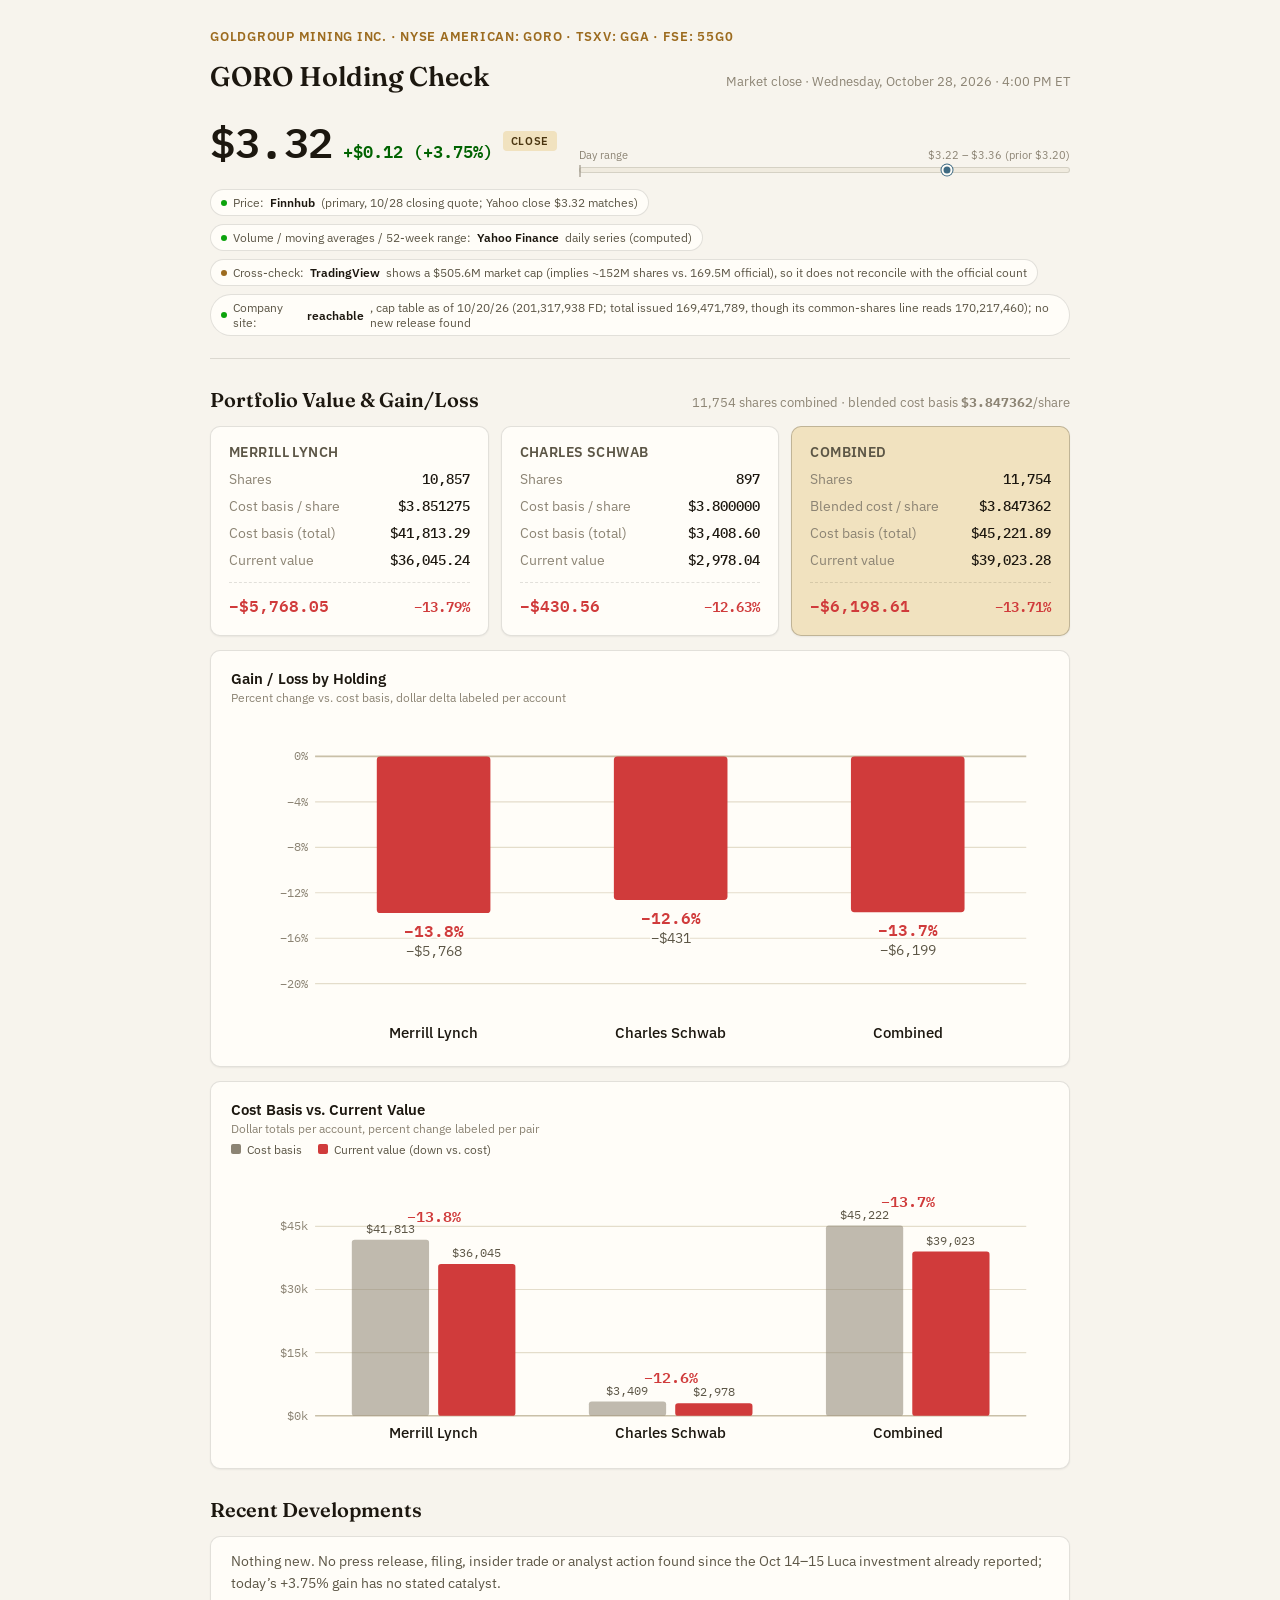
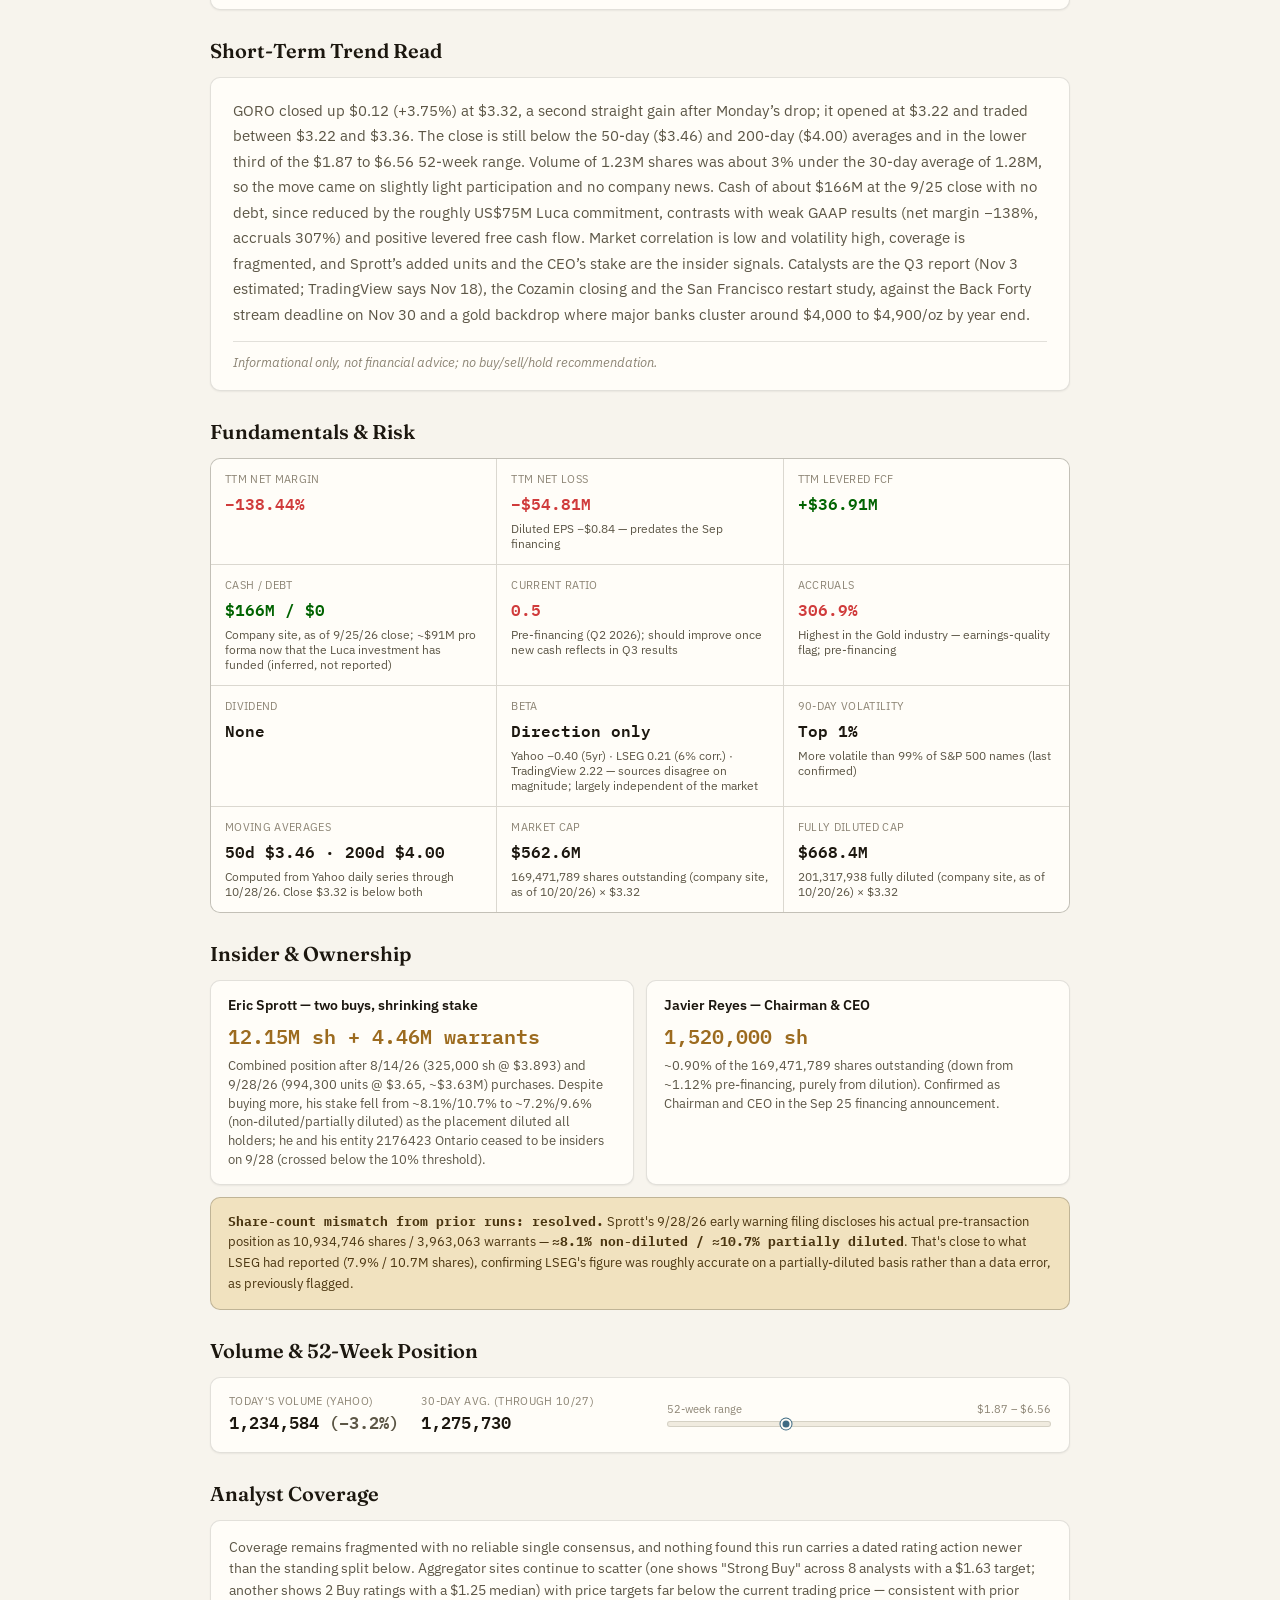
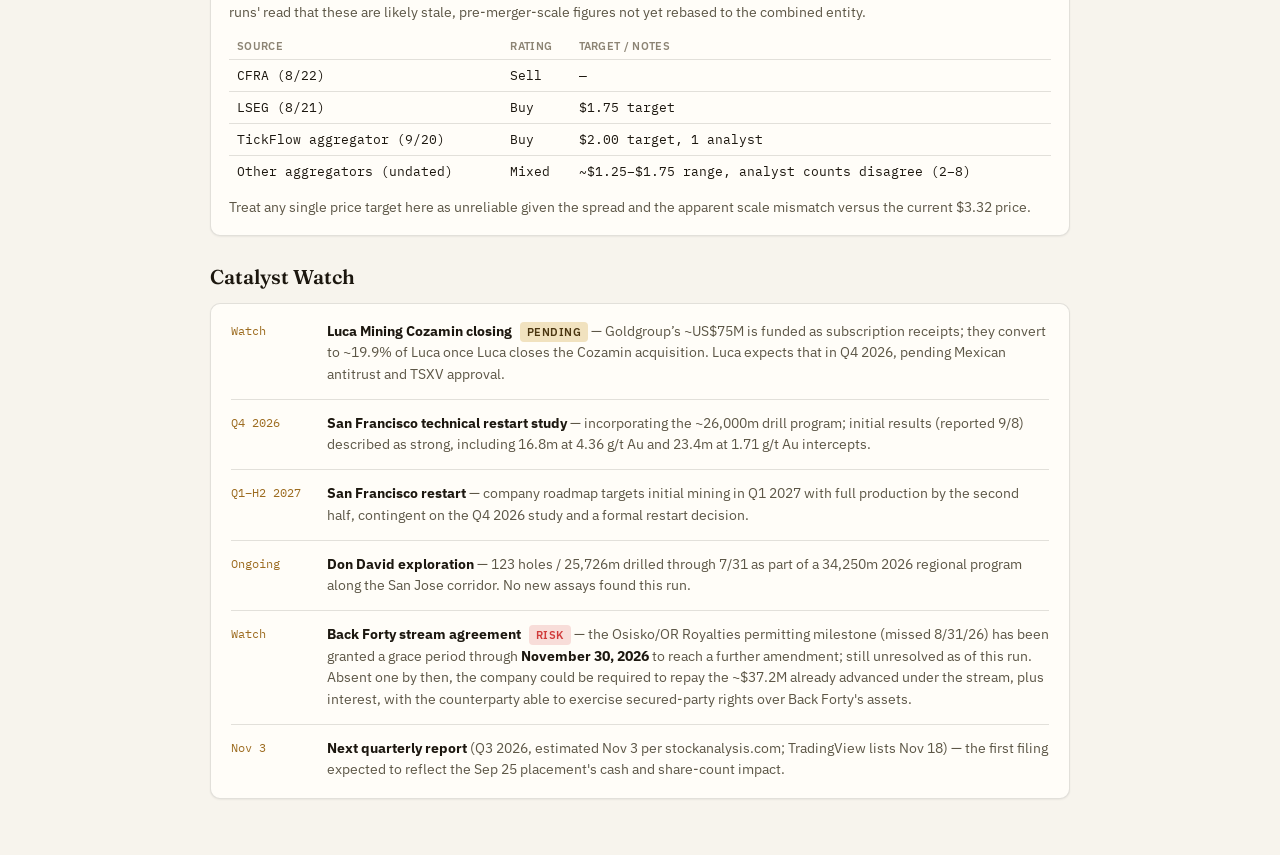
==== artifacts/goro-holding-check.html @ 0dfae6eb "GORO holding check 2026-10-28 close $3.32 (+3.75%) Co-Authored-By: Claude Sonnet 5.5 <noreply@anthro" ====
<!doctype html>
<title>GORO Holding Check</title>
<style>
  @import url('https://fonts.googleapis.com/css2?family=Fraunces:opsz,wght@9..144,500;9..144,600;9..144,700&family=IBM+Plex+Sans:wght@400;500;600;700&family=IBM+Plex+Mono:wght@400;500;600&display=swap');

  :root {
    color-scheme: light;
    --bg: #f7f4ed;
    --surface: #fffdf8;
    --surface-2: #f0ebdf;
    --border: rgba(20,16,6,0.12);
    --border-strong: rgba(20,16,6,0.22);
    --text-primary: #1c170f;
    --text-secondary: #5c5646;
    --text-muted: #8c8474;
    --accent: #9c6b1f;
    --accent-strong: #7a5218;
    --accent-soft: #f1e2bf;
    --accent-ink: #4a3510;
    --neutral-accent: #3f6b83;
    --neutral-accent-soft: #dfeaef;
    --good: #0ca30c;
    --good-text: #006300;
    --critical: #d03b3b;
    --grid: #e4ddcb;
    --baseline: #c9c0a8;
    --shadow: 0 1px 2px rgba(20,16,6,0.06);
  }
  @media (prefers-color-scheme: dark) {
    :root:not([data-theme="light"]) {
      color-scheme: dark;
      --bg: #14110b;
      --surface: #1d1911;
      --surface-2: #251f15;
      --border: rgba(255,250,240,0.12);
      --border-strong: rgba(255,250,240,0.22);
      --text-primary: #f6f2e8;
      --text-secondary: #c9c0ac;
      --text-muted: #948a72;
      --accent: #d9a748;
      --accent-strong: #e8bd6c;
      --accent-soft: #3a2c12;
      --accent-ink: #f3d896;
      --neutral-accent: #7fa9c2;
      --neutral-accent-soft: #21323c;
      --good: #0ca30c;
      --good-text: #23c123;
      --critical: #d03b3b;
      --grid: #2e2818;
      --baseline: #463a20;
      --shadow: 0 1px 2px rgba(0,0,0,0.3);
    }
  }
  :root[data-theme="dark"] {
    color-scheme: dark;
    --bg: #14110b;
    --surface: #1d1911;
    --surface-2: #251f15;
    --border: rgba(255,250,240,0.12);
    --border-strong: rgba(255,250,240,0.22);
    --text-primary: #f6f2e8;
    --text-secondary: #c9c0ac;
    --text-muted: #948a72;
    --accent: #d9a748;
    --accent-strong: #e8bd6c;
    --accent-soft: #3a2c12;
    --accent-ink: #f3d896;
    --neutral-accent: #7fa9c2;
    --neutral-accent-soft: #21323c;
    --good: #0ca30c;
    --good-text: #23c123;
    --critical: #d03b3b;
    --grid: #2e2818;
    --baseline: #463a20;
    --shadow: 0 1px 2px rgba(0,0,0,0.3);
  }

  * { box-sizing: border-box; }
  body {
    margin: 0;
    background: var(--bg);
    color: var(--text-primary);
    font-family: 'IBM Plex Sans', system-ui, -apple-system, "Segoe UI", sans-serif;
    -webkit-font-smoothing: antialiased;
  }
  .wrap {
    max-width: 900px;
    margin: 0 auto;
    padding: 28px 20px 56px;
    display: flex;
    flex-direction: column;
    gap: 28px;
  }
  h1, h2, h3 {
    font-family: 'Fraunces', Georgia, serif;
    font-weight: 600;
    text-wrap: balance;
    margin: 0;
  }
  .mono { font-family: 'IBM Plex Mono', ui-monospace, monospace; }
  .tabular { font-variant-numeric: tabular-nums; }

  /* ---------- Header ---------- */
  .masthead {
    display: flex;
    flex-direction: column;
    gap: 16px;
    padding-bottom: 22px;
    border-bottom: 1px solid var(--border);
  }
  .eyebrow {
    font-size: 12.5px;
    letter-spacing: 0.06em;
    text-transform: uppercase;
    color: var(--accent);
    font-weight: 600;
  }
  .title-row {
    display: flex;
    justify-content: space-between;
    align-items: baseline;
    gap: 16px;
    flex-wrap: wrap;
  }
  .title-row h1 { font-size: 27px; }
  .timestamp { font-size: 13px; color: var(--text-muted); }
  .price-row {
    display: flex;
    align-items: flex-end;
    gap: 22px;
    flex-wrap: wrap;
  }
  .price-block { display: flex; align-items: baseline; gap: 10px; }
  .price-value { font-size: 42px; font-weight: 600; font-family: 'IBM Plex Mono', monospace; letter-spacing: -0.01em; }
  .price-delta { font-size: 17px; font-weight: 600; font-family: 'IBM Plex Mono', monospace; }
  .price-delta.down { color: var(--critical); }
  .price-delta.up { color: var(--good-text); }
  .close-badge {
    font-size: 11px;
    text-transform: uppercase;
    letter-spacing: 0.05em;
    background: var(--accent-soft);
    color: var(--accent-ink);
    padding: 3px 8px;
    border-radius: 4px;
    font-weight: 600;
    align-self: center;
  }
  .range-viz { display: flex; flex-direction: column; gap: 5px; min-width: 220px; flex: 1; }
  .range-viz .range-label { font-size: 11px; color: var(--text-muted); display: flex; justify-content: space-between; }
  .range-track {
    position: relative;
    height: 6px;
    background: var(--surface-2);
    border: 1px solid var(--border);
    border-radius: 3px;
  }
  .range-dot {
    position: absolute;
    top: 50%;
    width: 11px; height: 11px;
    border-radius: 50%;
    background: var(--neutral-accent);
    border: 2px solid var(--surface);
    box-shadow: 0 0 0 1px var(--neutral-accent);
    transform: translate(-50%, -50%);
  }
  .range-tick {
    position: absolute;
    top: -3px;
    width: 2px; height: 12px;
    background: var(--text-muted);
    opacity: 0.5;
    transform: translateX(-50%);
  }
  .badges { display: flex; flex-wrap: wrap; gap: 8px; }
  .badge {
    font-size: 11.5px;
    color: var(--text-secondary);
    background: var(--surface);
    border: 1px solid var(--border);
    padding: 5px 10px;
    border-radius: 999px;
    display: flex; align-items: center; gap: 6px;
  }
  .badge strong { color: var(--text-primary); font-weight: 600; }
  .badge .dot { width: 6px; height: 6px; border-radius: 50%; background: var(--good); flex-shrink: 0; }
  .badge .dot.warn { background: var(--accent); }

  /* ---------- Sections ---------- */
  section { display: flex; flex-direction: column; gap: 14px; }
  .section-head { display: flex; align-items: baseline; justify-content: space-between; gap: 12px; flex-wrap: wrap; }
  .section-head h2 { font-size: 20px; }
  .section-note { font-size: 12.5px; color: var(--text-muted); }

  .card {
    background: var(--surface);
    border: 1px solid var(--border);
    border-radius: 10px;
    box-shadow: var(--shadow);
  }

  /* ---------- Portfolio stat cards ---------- */
  .stat-grid {
    display: grid;
    grid-template-columns: repeat(3, 1fr);
    gap: 12px;
  }
  @media (max-width: 640px) { .stat-grid { grid-template-columns: 1fr; } }
  .stat-card {
    padding: 16px 18px;
    display: flex;
    flex-direction: column;
    gap: 9px;
  }
  .stat-card.combined { background: var(--accent-soft); border-color: var(--border-strong); }
  .stat-card h3 { font-size: 14px; font-weight: 600; font-family: 'IBM Plex Sans', sans-serif; color: var(--text-secondary); text-transform: uppercase; letter-spacing: 0.03em; }
  .stat-line { display: flex; justify-content: space-between; font-size: 13.5px; }
  .stat-line .k { color: var(--text-muted); }
  .stat-line .v { font-family: 'IBM Plex Mono', monospace; font-weight: 500; }
  .stat-card .delta-row { margin-top: 4px; padding-top: 9px; border-top: 1px dashed var(--border); display: flex; justify-content: space-between; align-items: baseline; }
  .stat-card .delta-dollar { font-family: 'IBM Plex Mono', monospace; font-weight: 600; font-size: 16px; }
  .stat-card .delta-pct { font-family: 'IBM Plex Mono', monospace; font-weight: 600; font-size: 14px; }
  .neg { color: var(--critical); }
  .pos { color: var(--good-text); }

  .blended-note {
    font-size: 13px;
    color: var(--text-secondary);
    padding: 10px 14px;
    background: var(--surface-2);
    border-radius: 8px;
    border: 1px solid var(--border);
  }
  .blended-note strong { color: var(--text-primary); font-family: 'IBM Plex Mono', monospace; }

  /* ---------- Charts ---------- */
  .chart-card { padding: 18px 20px 14px; }
  .chart-card h3 { font-size: 14.5px; font-weight: 600; margin-bottom: 2px; font-family: 'IBM Plex Sans', sans-serif; }
  .chart-sub { font-size: 12px; color: var(--text-muted); margin-bottom: 6px; }
  svg.chart { width: 100%; height: auto; display: block; }
  .legend { display: flex; gap: 16px; font-size: 12px; color: var(--text-secondary); margin-top: 6px; flex-wrap: wrap; }
  .legend span { display: inline-flex; align-items: center; gap: 6px; }
  .legend i { width: 10px; height: 10px; border-radius: 2px; display: inline-block; }

  /* ---------- News / lists ---------- */
  .news-list, .catalyst-list { display: flex; flex-direction: column; gap: 0; }
  .news-item, .catalyst-item {
    display: flex;
    gap: 14px;
    padding: 13px 0;
    border-bottom: 1px solid var(--border);
  }
  .news-item:last-child, .catalyst-item:last-child { border-bottom: none; }
  .news-date, .cat-date {
    font-family: 'IBM Plex Mono', monospace;
    font-size: 11.5px;
    color: var(--accent);
    white-space: nowrap;
    padding-top: 2px;
    min-width: 82px;
  }
  .news-body, .cat-body { font-size: 14px; color: var(--text-secondary); line-height: 1.55; }
  .news-body strong, .cat-body strong { color: var(--text-primary); }
  .cat-status {
    display: inline-block;
    font-size: 10.5px;
    text-transform: uppercase;
    letter-spacing: 0.04em;
    font-weight: 600;
    padding: 2px 7px;
    border-radius: 4px;
    margin-left: 8px;
    vertical-align: middle;
  }
  .cat-status.pending { background: var(--accent-soft); color: var(--accent-ink); }
  .cat-status.resolved { background: var(--neutral-accent-soft); color: var(--neutral-accent); }
  .cat-status.risk { background: color-mix(in srgb, var(--critical) 16%, transparent); color: var(--critical); }

  /* ---------- Trend ---------- */
  .trend-card { padding: 20px 22px; }
  .trend-card p { font-size: 15px; line-height: 1.7; color: var(--text-secondary); margin: 0 0 14px; }
  .disclaimer {
    font-size: 12.5px;
    color: var(--text-muted);
    border-top: 1px solid var(--border);
    padding-top: 12px;
    font-style: italic;
  }

  /* ---------- Fundamentals grid ---------- */
  .fund-grid {
    display: grid;
    grid-template-columns: repeat(3, 1fr);
    gap: 1px;
    background: var(--border);
    border: 1px solid var(--border);
    border-radius: 10px;
    overflow: hidden;
  }
  @media (max-width: 640px) { .fund-grid { grid-template-columns: repeat(2, 1fr); } }
  .fund-cell {
    background: var(--surface);
    padding: 13px 14px;
    display: flex;
    flex-direction: column;
    gap: 4px;
  }
  .fund-cell .k { font-size: 11px; text-transform: uppercase; letter-spacing: 0.03em; color: var(--text-muted); }
  .fund-cell .v { font-family: 'IBM Plex Mono', monospace; font-size: 16px; font-weight: 600; }
  .fund-cell .sub { font-size: 11.5px; color: var(--text-secondary); }

  /* ---------- Insider callout ---------- */
  .insider-grid { display: grid; grid-template-columns: 1fr 1fr; gap: 12px; }
  @media (max-width: 640px) { .insider-grid { grid-template-columns: 1fr; } }
  .insider-card { padding: 15px 17px; }
  .insider-card .who { font-size: 13.5px; font-weight: 600; margin-bottom: 6px; }
  .insider-card .amount { font-family: 'IBM Plex Mono', monospace; font-size: 20px; font-weight: 600; color: var(--accent); }
  .insider-card .detail { font-size: 12.5px; color: var(--text-secondary); margin-top: 4px; line-height: 1.5; }
  .mismatch-box {
    grid-column: 1 / -1;
    padding: 14px 17px;
    background: var(--accent-soft);
    border-radius: 10px;
    border: 1px solid var(--border-strong);
    font-size: 13px;
    color: var(--accent-ink);
    line-height: 1.6;
  }
  .mismatch-box strong { font-family: 'IBM Plex Mono', monospace; }

  /* ---------- Volume callout ---------- */
  .volume-grid { display: grid; grid-template-columns: 1.1fr 1fr; gap: 16px; align-items: center; }
  @media (max-width: 640px) { .volume-grid { grid-template-columns: 1fr; } }
  .volume-card { padding: 16px 18px; }
  .vol-stats { display: flex; gap: 22px; flex-wrap: wrap; }
  .vol-stat .k { font-size: 11px; color: var(--text-muted); text-transform: uppercase; letter-spacing: 0.03em; }
  .vol-stat .v { font-family: 'IBM Plex Mono', monospace; font-size: 17px; font-weight: 600; }

  /* ---------- Analyst ---------- */
  .analyst-card { padding: 16px 18px; }
  .analyst-card p { font-size: 13.5px; color: var(--text-secondary); line-height: 1.6; margin: 0 0 10px; }
  .analyst-card p:last-child { margin-bottom: 0; }
  .analyst-table { width: 100%; border-collapse: collapse; font-size: 13px; margin: 10px 0; }
  .analyst-table th { text-align: left; font-size: 11px; text-transform: uppercase; letter-spacing: 0.03em; color: var(--text-muted); font-weight: 600; padding: 6px 8px; border-bottom: 1px solid var(--border); }
  .analyst-table td { padding: 7px 8px; border-bottom: 1px solid var(--border); font-family: 'IBM Plex Mono', monospace; }
  .analyst-table tr:last-child td { border-bottom: none; }

  footer.credit { font-size: 11px; color: var(--text-muted); text-align: center; padding-top: 8px; }
</style>

<div class="wrap">

  <!-- ============ HEADER (2026-10-28 close) ============ -->
  <header class="masthead">
    <div class="eyebrow">Goldgroup Mining Inc. &middot; NYSE American: GORO &middot; TSXV: GGA &middot; FSE: 55G0</div>
    <div class="title-row">
      <h1>GORO Holding Check</h1>
      <div class="timestamp">Market close &middot; Wednesday, October 28, 2026 &middot; 4:00&nbsp;PM ET</div>
    </div>

    <div class="price-row">
      <div class="price-block">
        <span class="price-value tabular">$3.32</span>
        <span class="price-delta tabular up">+$0.12 (+3.75%)</span>
        <span class="close-badge">Close</span>
      </div>

      <div class="range-viz">
        <div class="range-label"><span>Day range</span><span class="tabular">$3.22 &ndash; $3.36 (prior $3.20)</span></div>
        <div class="range-track">
          <div class="range-tick" style="left:0%;" title="Prior close $3.20"></div>
          <div class="range-dot" style="left:75%;" title="Close $3.32"></div>
        </div>
      </div>
    </div>

    <div class="badges">
      <span class="badge"><i class="dot"></i>Price: <strong>Finnhub</strong> (primary, 10/28 closing quote; Yahoo close $3.32 matches)</span>
      <span class="badge"><i class="dot"></i>Volume / moving averages / 52-week range: <strong>Yahoo Finance</strong> daily series (computed)</span>
      <span class="badge"><i class="dot warn"></i>Cross-check: <strong>TradingView</strong> shows a $505.6M market cap (implies ~152M shares vs. 169.5M official), so it does not reconcile with the official count</span>
      <span class="badge"><i class="dot"></i>Company site: <strong>reachable</strong>, cap table as of 10/20/26 (201,317,938 FD; total issued 169,471,789, though its common-shares line reads 170,217,460); no new release found</span>
    </div>
  </header>

  <!-- ============ PORTFOLIO ============ -->
  <section id="portfolio">
    <div class="section-head">
      <h2>Portfolio Value &amp; Gain/Loss</h2>
      <span class="section-note">11,754 shares combined &middot; blended cost basis <strong class="mono">$3.847362</strong>/share</span>
    </div>

    <div class="stat-grid">
      <div class="card stat-card">
        <h3>Merrill Lynch</h3>
        <div class="stat-line"><span class="k">Shares</span><span class="v tabular">10,857</span></div>
        <div class="stat-line"><span class="k">Cost basis / share</span><span class="v tabular">$3.851275</span></div>
        <div class="stat-line"><span class="k">Cost basis (total)</span><span class="v tabular">$41,813.29</span></div>
        <div class="stat-line"><span class="k">Current value</span><span class="v tabular">$36,045.24</span></div>
        <div class="delta-row">
          <span class="delta-dollar neg tabular">&minus;$5,768.05</span>
          <span class="delta-pct neg tabular">&minus;13.79%</span>
        </div>
      </div>

      <div class="card stat-card">
        <h3>Charles Schwab</h3>
        <div class="stat-line"><span class="k">Shares</span><span class="v tabular">897</span></div>
        <div class="stat-line"><span class="k">Cost basis / share</span><span class="v tabular">$3.800000</span></div>
        <div class="stat-line"><span class="k">Cost basis (total)</span><span class="v tabular">$3,408.60</span></div>
        <div class="stat-line"><span class="k">Current value</span><span class="v tabular">$2,978.04</span></div>
        <div class="delta-row">
          <span class="delta-dollar neg tabular">&minus;$430.56</span>
          <span class="delta-pct neg tabular">&minus;12.63%</span>
        </div>
      </div>

      <div class="card stat-card combined">
        <h3>Combined</h3>
        <div class="stat-line"><span class="k">Shares</span><span class="v tabular">11,754</span></div>
        <div class="stat-line"><span class="k">Blended cost / share</span><span class="v tabular">$3.847362</span></div>
        <div class="stat-line"><span class="k">Cost basis (total)</span><span class="v tabular">$45,221.89</span></div>
        <div class="stat-line"><span class="k">Current value</span><span class="v tabular">$39,023.28</span></div>
        <div class="delta-row">
          <span class="delta-dollar neg tabular">&minus;$6,198.61</span>
          <span class="delta-pct neg tabular">&minus;13.71%</span>
        </div>
      </div>
    </div>

    <!-- Chart A: Gain/Loss by Holding -->
    <div class="card chart-card">
      <h3>Gain / Loss by Holding</h3>
      <div class="chart-sub">Percent change vs. cost basis, dollar delta labeled per account</div>
      <svg class="chart" viewBox="0 0 720 300" role="img" aria-label="Diverging bar chart of percent loss by holding: Merrill Lynch down 13.8 percent, Charles Schwab down 12.6 percent, Combined down 13.7 percent">
<g font-family="IBM Plex Mono, monospace" font-size="11" fill="var(--text-muted)">
<line x1="74" y1="40" x2="700" y2="40" stroke="var(--baseline)" stroke-width="1.5"/><text x="68" y="43.5" text-anchor="end">0%</text>
<line x1="74" y1="80" x2="700" y2="80" stroke="var(--grid)" stroke-width="1"/><text x="68" y="83.5" text-anchor="end">&minus;4%</text>
<line x1="74" y1="120" x2="700" y2="120" stroke="var(--grid)" stroke-width="1"/><text x="68" y="123.5" text-anchor="end">&minus;8%</text>
<line x1="74" y1="160" x2="700" y2="160" stroke="var(--grid)" stroke-width="1"/><text x="68" y="163.5" text-anchor="end">&minus;12%</text>
<line x1="74" y1="200" x2="700" y2="200" stroke="var(--grid)" stroke-width="1"/><text x="68" y="203.5" text-anchor="end">&minus;16%</text>
<line x1="74" y1="240" x2="700" y2="240" stroke="var(--grid)" stroke-width="1"/><text x="68" y="243.5" text-anchor="end">&minus;20%</text>
</g>
<g>
<rect x="128.33" y="40" width="100" height="137.90" rx="3" fill="var(--critical)"><title>Merrill Lynch: &minus;$5,768.05 (&minus;13.79%)</title></rect>
<rect x="337.00" y="40" width="100" height="126.30" rx="3" fill="var(--critical)"><title>Charles Schwab: &minus;$430.56 (&minus;12.63%)</title></rect>
<rect x="545.67" y="40" width="100" height="137.10" rx="3" fill="var(--critical)"><title>Combined: &minus;$6,198.61 (&minus;13.71%)</title></rect>
</g>
<g text-anchor="middle" font-family="IBM Plex Mono, monospace" paint-order="stroke" stroke="var(--surface)" stroke-width="3">
<text x="178.33" y="198.90" font-size="14" font-weight="600" fill="var(--critical)">&minus;13.8%</text>
<text x="178.33" y="215.90" font-size="12.5" fill="var(--text-secondary)">&minus;$5,768</text>
<text x="387.0" y="187.30" font-size="14" font-weight="600" fill="var(--critical)">&minus;12.6%</text>
<text x="387.0" y="204.30" font-size="12.5" fill="var(--text-secondary)">&minus;$431</text>
<text x="595.67" y="198.10" font-size="14" font-weight="600" fill="var(--critical)">&minus;13.7%</text>
<text x="595.67" y="215.10" font-size="12.5" fill="var(--text-secondary)">&minus;$6,199</text>
</g>
<g text-anchor="middle" font-family="IBM Plex Sans, sans-serif" font-size="13.5" font-weight="500" fill="var(--text-primary)"><text x="178.33" y="288">Merrill Lynch</text><text x="387.0" y="288">Charles Schwab</text><text x="595.67" y="288">Combined</text></g>
</svg>
    </div>

    <!-- Chart B: Cost Basis vs Current Value -->
    <div class="card chart-card">
      <h3>Cost Basis vs. Current Value</h3>
      <div class="chart-sub">Dollar totals per account, percent change labeled per pair</div>
      <div class="legend" style="margin-bottom:2px;">
        <span><i style="background:var(--text-muted);"></i>Cost basis</span>
        <span><i style="background:var(--critical);"></i>Current value (down vs. cost)</span>
      </div>
      <svg class="chart" viewBox="0 0 720 260" role="img" aria-label="Grouped bar chart comparing cost basis to current value; Merrill Lynch down 13.8%, Charles Schwab down 12.6%, Combined down 13.7%">
<g font-family="IBM Plex Mono, monospace" font-size="11" fill="var(--text-muted)">
<line x1="74" y1="170.44" x2="700" y2="170.44" stroke="var(--grid)" stroke-width="1"/><text x="68" y="173.94" text-anchor="end">$15k</text>
<line x1="74" y1="114.89" x2="700" y2="114.89" stroke="var(--grid)" stroke-width="1"/><text x="68" y="118.39" text-anchor="end">$30k</text>
<line x1="74" y1="59.33" x2="700" y2="59.33" stroke="var(--grid)" stroke-width="1"/><text x="68" y="62.83" text-anchor="end">$45k</text>
<line x1="74" y1="226.00" x2="700" y2="226.00" stroke="var(--baseline)" stroke-width="1.5"/><text x="68" y="229.50" text-anchor="end">$0k</text></g>
<g>
<rect x="106.33" y="71.13" width="68" height="154.87" rx="2.5" fill="var(--text-muted)" opacity="0.55"><title>Merrill Lynch cost basis: $41,813</title></rect>
<rect x="182.33" y="92.50" width="68" height="133.50" rx="2.5" fill="var(--critical)"><title>Merrill Lynch current value: $36,045 (&minus;13.8%)</title></rect>
<text x="140.33" y="65.13" font-family="IBM Plex Mono, monospace" text-anchor="middle" font-size="10.5" fill="var(--text-secondary)">$41,813</text>
<text x="216.33" y="86.50" font-family="IBM Plex Mono, monospace" text-anchor="middle" font-size="10.5" fill="var(--text-secondary)">$36,045</text>
<text x="178.33" y="55.13" font-family="IBM Plex Mono, monospace" text-anchor="middle" font-size="13.5" font-weight="600" fill="var(--critical)">&minus;13.8%</text></g>
<g>
<rect x="315.00" y="213.38" width="68" height="12.62" rx="2.5" fill="var(--text-muted)" opacity="0.55"><title>Charles Schwab cost basis: $3,409</title></rect>
<rect x="391.00" y="214.97" width="68" height="11.03" rx="2.5" fill="var(--critical)"><title>Charles Schwab current value: $2,978 (&minus;12.6%)</title></rect>
<text x="349.00" y="207.38" font-family="IBM Plex Mono, monospace" text-anchor="middle" font-size="10.5" fill="var(--text-secondary)">$3,409</text>
<text x="425.00" y="208.97" font-family="IBM Plex Mono, monospace" text-anchor="middle" font-size="10.5" fill="var(--text-secondary)">$2,978</text>
<text x="387.0" y="197.38" font-family="IBM Plex Mono, monospace" text-anchor="middle" font-size="13.5" font-weight="600" fill="var(--critical)">&minus;12.6%</text></g>
<g>
<rect x="523.67" y="58.51" width="68" height="167.49" rx="2.5" fill="var(--text-muted)" opacity="0.55"><title>Combined cost basis: $45,222</title></rect>
<rect x="599.67" y="81.47" width="68" height="144.53" rx="2.5" fill="var(--critical)"><title>Combined current value: $39,023 (&minus;13.7%)</title></rect>
<text x="557.67" y="52.51" font-family="IBM Plex Mono, monospace" text-anchor="middle" font-size="10.5" fill="var(--text-secondary)">$45,222</text>
<text x="633.67" y="75.47" font-family="IBM Plex Mono, monospace" text-anchor="middle" font-size="10.5" fill="var(--text-secondary)">$39,023</text>
<text x="595.67" y="42.51" font-family="IBM Plex Mono, monospace" text-anchor="middle" font-size="13.5" font-weight="600" fill="var(--critical)">&minus;13.7%</text></g>
<g text-anchor="middle" font-family="IBM Plex Sans, sans-serif" font-size="13.5" font-weight="500" fill="var(--text-primary)"><text x="178.33" y="246">Merrill Lynch</text><text x="387.0" y="246">Charles Schwab</text><text x="595.67" y="246">Combined</text></g>
</svg>
    </div>
  </section>

  <!-- ============ NEWS ============ -->
  <section id="news">
    <div class="section-head"><h2>Recent Developments</h2></div>
    <div class="card">
      <div class="news-list" style="padding:14px 20px;"><div class="news-body">Nothing new. No press release, filing, insider trade or analyst action found since the Oct 14&ndash;15 Luca investment already reported; today&rsquo;s +3.75% gain has no stated catalyst.</div></div>
    </div>
  </section>

  <!-- ============ TREND ESTIMATE ============ -->
  <section id="trend">
    <div class="section-head"><h2>Short-Term Trend Read</h2></div>
    <div class="card trend-card">
      <p>GORO closed up $0.12 (+3.75%) at $3.32, a second straight gain after Monday&rsquo;s drop; it opened at $3.22 and traded between $3.22 and $3.36. The close is still below the 50-day ($3.46) and 200-day ($4.00) averages and in the lower third of the $1.87 to $6.56 52-week range. Volume of 1.23M shares was about 3% under the 30-day average of 1.28M, so the move came on slightly light participation and no company news. Cash of about $166M at the 9/25 close with no debt, since reduced by the roughly US$75M Luca commitment, contrasts with weak GAAP results (net margin &minus;138%, accruals 307%) and positive levered free cash flow. Market correlation is low and volatility high, coverage is fragmented, and Sprott&rsquo;s added units and the CEO&rsquo;s stake are the insider signals. Catalysts are the Q3 report (Nov 3 estimated; TradingView says Nov 18), the Cozamin closing and the San Francisco restart study, against the Back Forty stream deadline on Nov 30 and a gold backdrop where major banks cluster around $4,000 to $4,900/oz by year end.</p>
      <div class="disclaimer">Informational only, not financial advice; no buy/sell/hold recommendation.</div>
    </div>
  </section>

  <!-- ============ FUNDAMENTALS ============ -->
  <section id="fundamentals">
    <div class="section-head"><h2>Fundamentals &amp; Risk</h2></div>
    <div class="fund-grid">
      <div class="fund-cell"><span class="k">TTM Net Margin</span><span class="v neg">&minus;138.44%</span></div>
      <div class="fund-cell"><span class="k">TTM Net Loss</span><span class="v neg">&minus;$54.81M</span><span class="sub">Diluted EPS &minus;$0.84 &mdash; predates the Sep financing</span></div>
      <div class="fund-cell"><span class="k">TTM Levered FCF</span><span class="v pos">+$36.91M</span></div>
      <div class="fund-cell"><span class="k">Cash / Debt</span><span class="v pos">$166M / $0</span><span class="sub">Company site, as of 9/25/26 close; ~$91M pro forma now that the Luca investment has funded (inferred, not reported)</span></div>
      <div class="fund-cell"><span class="k">Current Ratio</span><span class="v neg">0.5</span><span class="sub">Pre-financing (Q2 2026); should improve once new cash reflects in Q3 results</span></div>
      <div class="fund-cell"><span class="k">Accruals</span><span class="v neg">306.9%</span><span class="sub">Highest in the Gold industry &mdash; earnings-quality flag; pre-financing</span></div>
      <div class="fund-cell"><span class="k">Dividend</span><span class="v">None</span></div>
      <div class="fund-cell"><span class="k">Beta</span><span class="v">Direction only</span><span class="sub">Yahoo &minus;0.40 (5yr) &middot; LSEG 0.21 (6% corr.) &middot; TradingView 2.22 &mdash; sources disagree on magnitude; largely independent of the market</span></div>
      <div class="fund-cell"><span class="k">90-Day Volatility</span><span class="v">Top 1%</span><span class="sub">More volatile than 99% of S&amp;P 500 names (last confirmed)</span></div>
      <div class="fund-cell"><span class="k">Moving Averages</span><span class="v">50d $3.46 &middot; 200d $4.00</span><span class="sub">Computed from Yahoo daily series through 10/28/26. Close $3.32 is below both</span></div>
      <div class="fund-cell"><span class="k">Market Cap</span><span class="v">$562.6M</span><span class="sub">169,471,789 shares outstanding (company site, as of 10/20/26) &times; $3.32</span></div>
      <div class="fund-cell"><span class="k">Fully Diluted Cap</span><span class="v">$668.4M</span><span class="sub">201,317,938 fully diluted (company site, as of 10/20/26) &times; $3.32</span></div>
    </div>
  </section>

  <!-- ============ INSIDER & OWNERSHIP ============ -->
  <section id="insider">
    <div class="section-head"><h2>Insider &amp; Ownership</h2></div>
    <div class="insider-grid">
      <div class="card insider-card">
        <div class="who">Eric Sprott &mdash; two buys, shrinking stake</div>
        <div class="amount tabular">12.15M sh + 4.46M warrants</div>
        <div class="detail">Combined position after 8/14/26 (325,000 sh @ $3.893) and 9/28/26 (994,300 units @ $3.65, ~$3.63M) purchases. Despite buying more, his stake fell from ~8.1%/10.7% to ~7.2%/9.6% (non-diluted/partially diluted) as the placement diluted all holders; he and his entity 2176423 Ontario ceased to be insiders on 9/28 (crossed below the 10% threshold).</div>
      </div>
      <div class="card insider-card">
        <div class="who">Javier Reyes &mdash; Chairman &amp; CEO</div>
        <div class="amount tabular">1,520,000 sh</div>
        <div class="detail">~0.90% of the 169,471,789 shares outstanding (down from ~1.12% pre-financing, purely from dilution). Confirmed as Chairman and CEO in the Sep 25 financing announcement.</div>
      </div>
      <div class="mismatch-box">
        <strong>Share-count mismatch from prior runs: resolved.</strong> Sprott's 9/28/26 early warning filing discloses his actual pre-transaction position as 10,934,746 shares / 3,963,063 warrants &mdash; <strong>&asymp;8.1% non-diluted / &asymp;10.7% partially diluted</strong>. That's close to what LSEG had reported (7.9% / 10.7M shares), confirming LSEG's figure was roughly accurate on a partially-diluted basis rather than a data error, as previously flagged.
      </div>
    </div>
  </section>

  <!-- ============ VOLUME & 52-WEEK ============ -->
  <section id="volume">
    <div class="section-head"><h2>Volume &amp; 52-Week Position</h2></div>
    <div class="card volume-card">
      <div class="volume-grid">
        <div class="vol-stats">
          <div class="vol-stat"><div class="k">Today's Volume (Yahoo)</div><div class="v tabular">1,234,584 <span style="color:var(--text-secondary)">(&minus;3.2%)</span></div></div>
          <div class="vol-stat"><div class="k">30-Day Avg. (through 10/27)</div><div class="v tabular">1,275,730</div></div>
        </div>
        <div class="range-viz">
          <div class="range-label"><span>52-week range</span><span class="tabular">$1.87 &ndash; $6.56</span></div>
          <div class="range-track">
            <div class="range-dot" style="left:30.9%;" title="Close $3.32"></div>
          </div>
        </div>
      </div>
      
    </div>
  </section>

  <!-- ============ ANALYST COVERAGE ============ -->
  <section id="analyst">
    <div class="section-head"><h2>Analyst Coverage</h2></div>
    <div class="card analyst-card">
      <p>Coverage remains fragmented with no reliable single consensus, and nothing found this run carries a dated rating action newer than the standing split below. Aggregator sites continue to scatter (one shows "Strong Buy" across 8 analysts with a $1.63 target; another shows 2 Buy ratings with a $1.25 median) with price targets far below the current trading price &mdash; consistent with prior runs' read that these are likely stale, pre-merger-scale figures not yet rebased to the combined entity.</p>
      <table class="analyst-table">
        <tr><th>Source</th><th>Rating</th><th>Target / Notes</th></tr>
        <tr><td>CFRA (8/22)</td><td>Sell</td><td>&mdash;</td></tr>
        <tr><td>LSEG (8/21)</td><td>Buy</td><td>$1.75 target</td></tr>
        <tr><td>TickFlow aggregator (9/20)</td><td>Buy</td><td>$2.00 target, 1 analyst</td></tr>
        <tr><td>Other aggregators (undated)</td><td>Mixed</td><td>~$1.25&ndash;$1.75 range, analyst counts disagree (2&ndash;8)</td></tr>
      </table>
      <p>Treat any single price target here as unreliable given the spread and the apparent scale mismatch versus the current $3.32 price.</p>
    </div>
  </section>

  <!-- ============ CATALYST WATCH ============ -->
  <section id="catalysts">
    <div class="section-head"><h2>Catalyst Watch</h2></div>
    <div class="card">
      <div class="catalyst-list" style="padding:4px 20px;">
        <div class="catalyst-item">
          <div class="cat-date">Watch</div>
          <div class="cat-body"><strong>Luca Mining Cozamin closing</strong><span class="cat-status pending">Pending</span> &mdash; Goldgroup&rsquo;s ~US$75M is funded as subscription receipts; they convert to ~19.9% of Luca once Luca closes the Cozamin acquisition. Luca expects that in Q4 2026, pending Mexican antitrust and TSXV approval.</div>
        </div>
        <div class="catalyst-item">
          <div class="cat-date">Q4 2026</div>
          <div class="cat-body"><strong>San Francisco technical restart study</strong> &mdash; incorporating the ~26,000m drill program; initial results (reported 9/8) described as strong, including 16.8m at 4.36 g/t Au and 23.4m at 1.71 g/t Au intercepts.</div>
        </div>
        <div class="catalyst-item">
          <div class="cat-date">Q1&ndash;H2 2027</div>
          <div class="cat-body"><strong>San Francisco restart</strong> &mdash; company roadmap targets initial mining in Q1 2027 with full production by the second half, contingent on the Q4 2026 study and a formal restart decision.</div>
        </div>
        <div class="catalyst-item">
          <div class="cat-date">Ongoing</div>
          <div class="cat-body"><strong>Don David exploration</strong> &mdash; 123 holes / 25,726m drilled through 7/31 as part of a 34,250m 2026 regional program along the San Jose corridor. No new assays found this run.</div>
        </div>
        <div class="catalyst-item">
          <div class="cat-date">Watch</div>
          <div class="cat-body"><strong>Back Forty stream agreement</strong><span class="cat-status risk">Risk</span> &mdash; the Osisko/OR Royalties permitting milestone (missed 8/31/26) has been granted a grace period through <strong>November 30, 2026</strong> to reach a further amendment; still unresolved as of this run. Absent one by then, the company could be required to repay the ~$37.2M already advanced under the stream, plus interest, with the counterparty able to exercise secured-party rights over Back Forty's assets.</div>
        </div>
        <div class="catalyst-item">
          <div class="cat-date">Nov 3</div>
          <div class="cat-body"><strong>Next quarterly report</strong> (Q3 2026, estimated Nov 3 per stockanalysis.com; TradingView lists Nov 18) &mdash; the first filing expected to reflect the Sep 25 placement's cash and share-count impact.</div>
        </div>
      </div>
    </div>
  </section>

</div>
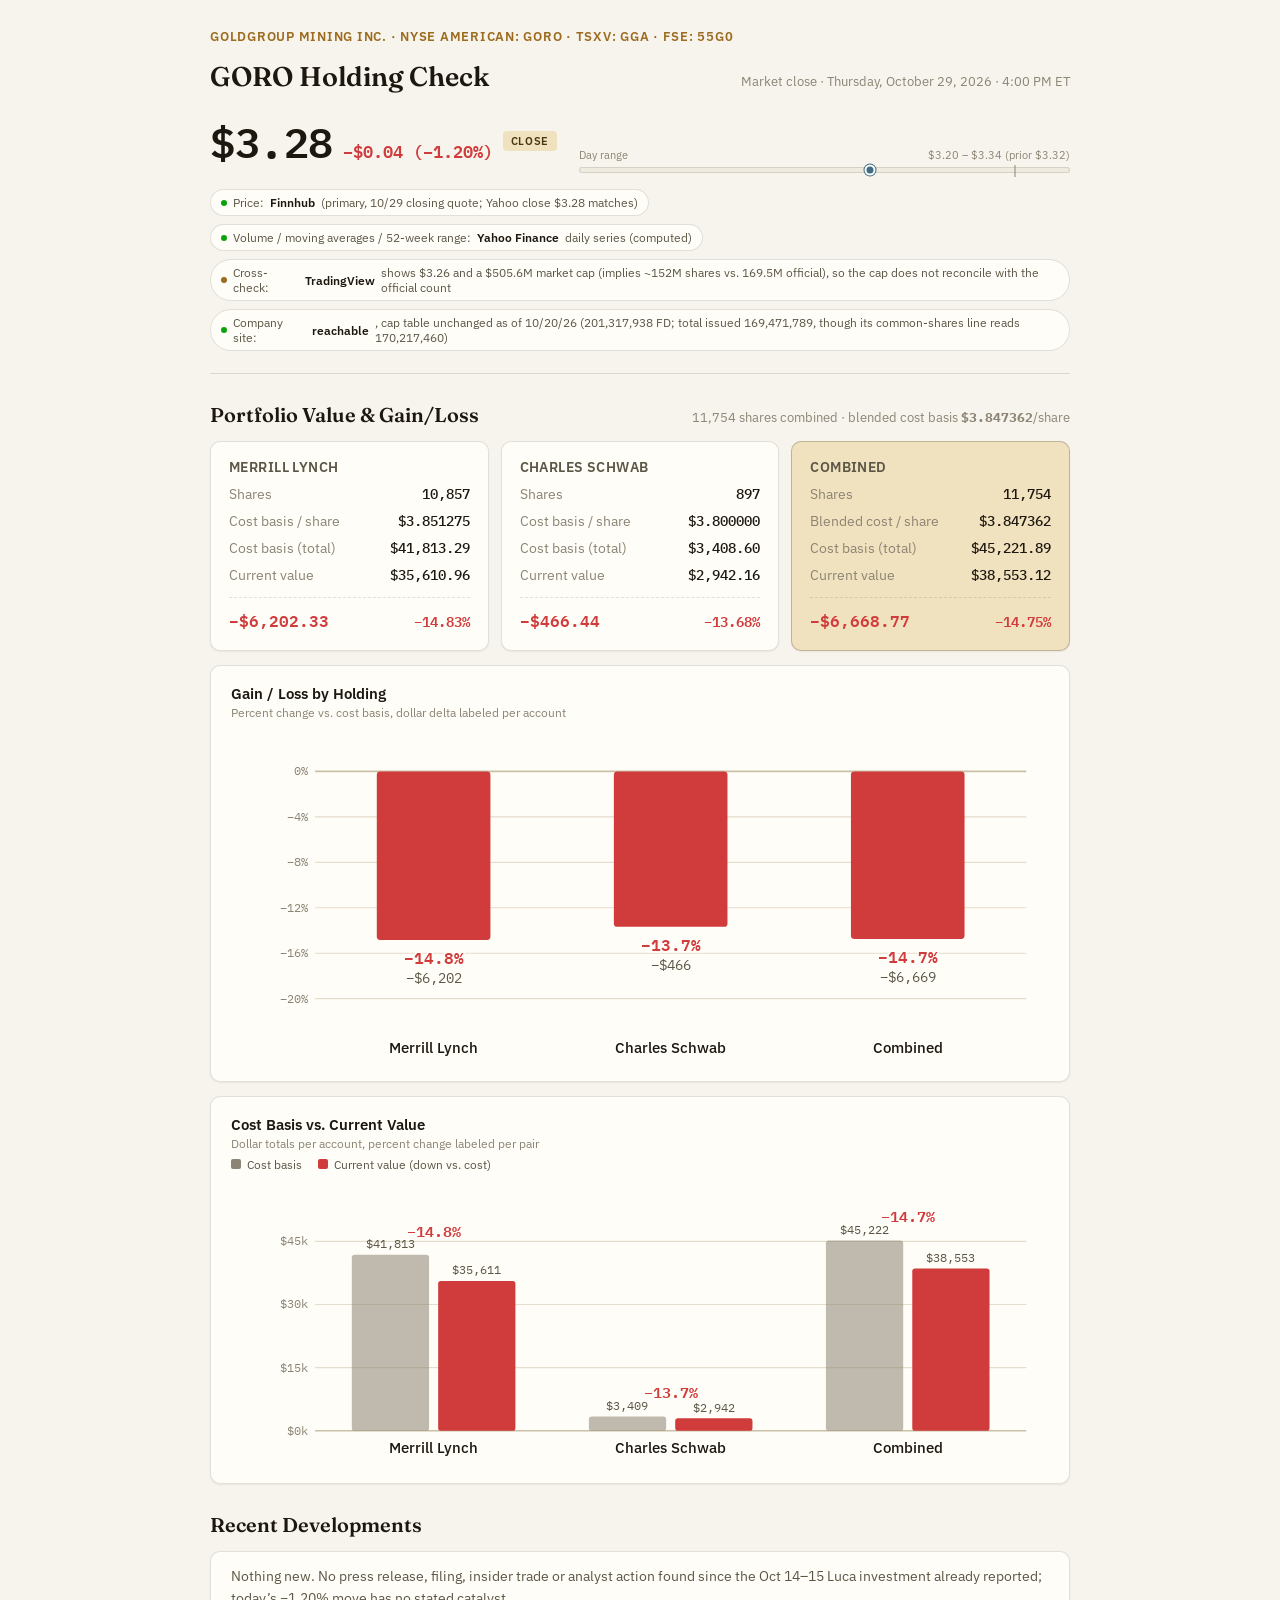
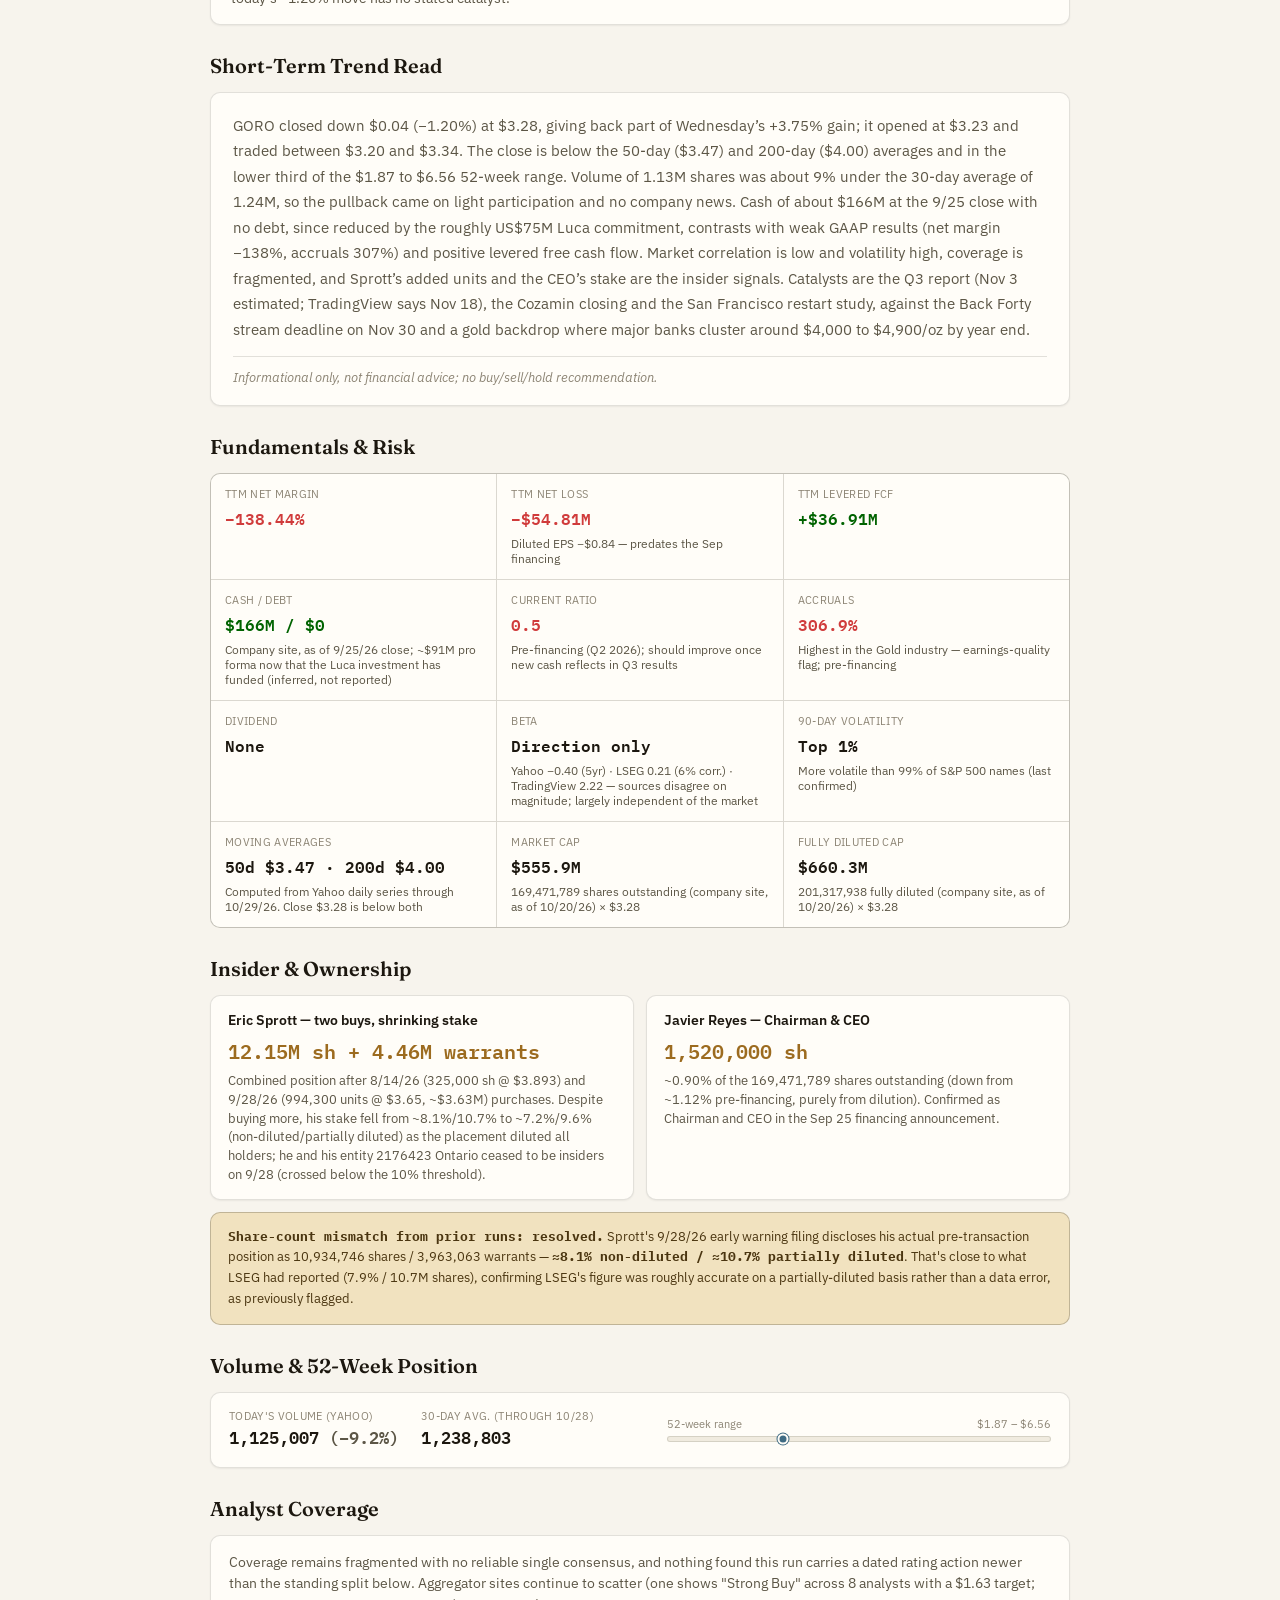
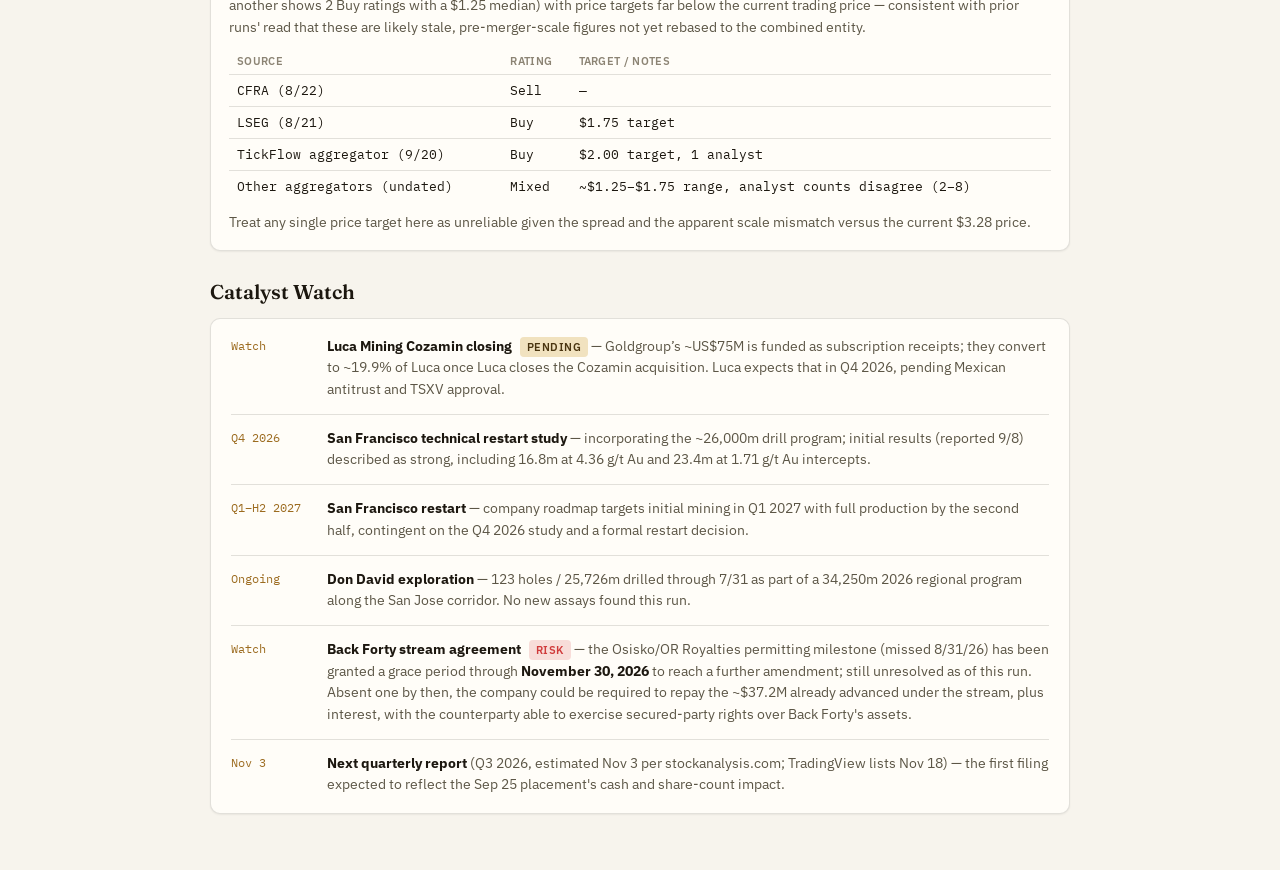
==== commit a784e436: "GORO holding check 2026-10-29 close $3.28 (-1.20%) Co-Authored-By: Claude Sonnet 5.5 <noreply@anthro" ====
--- a/artifacts/goro-holding-check.html
+++ b/artifacts/goro-holding-check.html
@@ -351,35 +351,35 @@
 
 <div class="wrap">
 
-  <!-- ============ HEADER (2026-10-28 close) ============ -->
+  <!-- ============ HEADER (2026-10-29 close) ============ -->
   <header class="masthead">
     <div class="eyebrow">Goldgroup Mining Inc. &middot; NYSE American: GORO &middot; TSXV: GGA &middot; FSE: 55G0</div>
     <div class="title-row">
       <h1>GORO Holding Check</h1>
-      <div class="timestamp">Market close &middot; Wednesday, October 28, 2026 &middot; 4:00&nbsp;PM ET</div>
+      <div class="timestamp">Market close &middot; Thursday, October 29, 2026 &middot; 4:00&nbsp;PM ET</div>
     </div>
 
     <div class="price-row">
       <div class="price-block">
-        <span class="price-value tabular">$3.32</span>
-        <span class="price-delta tabular up">+$0.12 (+3.75%)</span>
+        <span class="price-value tabular">$3.28</span>
+        <span class="price-delta tabular down">&minus;$0.04 (&minus;1.20%)</span>
         <span class="close-badge">Close</span>
       </div>
 
       <div class="range-viz">
-        <div class="range-label"><span>Day range</span><span class="tabular">$3.22 &ndash; $3.36 (prior $3.20)</span></div>
+        <div class="range-label"><span>Day range</span><span class="tabular">$3.20 &ndash; $3.34 (prior $3.32)</span></div>
         <div class="range-track">
-          <div class="range-tick" style="left:0%;" title="Prior close $3.20"></div>
-          <div class="range-dot" style="left:75%;" title="Close $3.32"></div>
+          <div class="range-tick" style="left:88.9%;" title="Prior close $3.32"></div>
+          <div class="range-dot" style="left:59.3%;" title="Close $3.28"></div>
         </div>
       </div>
     </div>
 
     <div class="badges">
-      <span class="badge"><i class="dot"></i>Price: <strong>Finnhub</strong> (primary, 10/28 closing quote; Yahoo close $3.32 matches)</span>
+      <span class="badge"><i class="dot"></i>Price: <strong>Finnhub</strong> (primary, 10/29 closing quote; Yahoo close $3.28 matches)</span>
       <span class="badge"><i class="dot"></i>Volume / moving averages / 52-week range: <strong>Yahoo Finance</strong> daily series (computed)</span>
-      <span class="badge"><i class="dot warn"></i>Cross-check: <strong>TradingView</strong> shows a $505.6M market cap (implies ~152M shares vs. 169.5M official), so it does not reconcile with the official count</span>
-      <span class="badge"><i class="dot"></i>Company site: <strong>reachable</strong>, cap table as of 10/20/26 (201,317,938 FD; total issued 169,471,789, though its common-shares line reads 170,217,460); no new release found</span>
+      <span class="badge"><i class="dot warn"></i>Cross-check: <strong>TradingView</strong> shows $3.26 and a $505.6M market cap (implies ~152M shares vs. 169.5M official), so the cap does not reconcile with the official count</span>
+      <span class="badge"><i class="dot"></i>Company site: <strong>reachable</strong>, cap table unchanged as of 10/20/26 (201,317,938 FD; total issued 169,471,789, though its common-shares line reads 170,217,460)</span>
     </div>
   </header>
 
@@ -396,10 +396,10 @@
         <div class="stat-line"><span class="k">Shares</span><span class="v tabular">10,857</span></div>
         <div class="stat-line"><span class="k">Cost basis / share</span><span class="v tabular">$3.851275</span></div>
         <div class="stat-line"><span class="k">Cost basis (total)</span><span class="v tabular">$41,813.29</span></div>
-        <div class="stat-line"><span class="k">Current value</span><span class="v tabular">$36,045.24</span></div>
+        <div class="stat-line"><span class="k">Current value</span><span class="v tabular">$35,610.96</span></div>
         <div class="delta-row">
-          <span class="delta-dollar neg tabular">&minus;$5,768.05</span>
-          <span class="delta-pct neg tabular">&minus;13.79%</span>
+          <span class="delta-dollar neg tabular">&minus;$6,202.33</span>
+          <span class="delta-pct neg tabular">&minus;14.83%</span>
         </div>
       </div>
 
@@ -408,10 +408,10 @@
         <div class="stat-line"><span class="k">Shares</span><span class="v tabular">897</span></div>
         <div class="stat-line"><span class="k">Cost basis / share</span><span class="v tabular">$3.800000</span></div>
         <div class="stat-line"><span class="k">Cost basis (total)</span><span class="v tabular">$3,408.60</span></div>
-        <div class="stat-line"><span class="k">Current value</span><span class="v tabular">$2,978.04</span></div>
+        <div class="stat-line"><span class="k">Current value</span><span class="v tabular">$2,942.16</span></div>
         <div class="delta-row">
-          <span class="delta-dollar neg tabular">&minus;$430.56</span>
-          <span class="delta-pct neg tabular">&minus;12.63%</span>
+          <span class="delta-dollar neg tabular">&minus;$466.44</span>
+          <span class="delta-pct neg tabular">&minus;13.68%</span>
         </div>
       </div>
 
@@ -420,10 +420,10 @@
         <div class="stat-line"><span class="k">Shares</span><span class="v tabular">11,754</span></div>
         <div class="stat-line"><span class="k">Blended cost / share</span><span class="v tabular">$3.847362</span></div>
         <div class="stat-line"><span class="k">Cost basis (total)</span><span class="v tabular">$45,221.89</span></div>
-        <div class="stat-line"><span class="k">Current value</span><span class="v tabular">$39,023.28</span></div>
+        <div class="stat-line"><span class="k">Current value</span><span class="v tabular">$38,553.12</span></div>
         <div class="delta-row">
-          <span class="delta-dollar neg tabular">&minus;$6,198.61</span>
-          <span class="delta-pct neg tabular">&minus;13.71%</span>
+          <span class="delta-dollar neg tabular">&minus;$6,668.77</span>
+          <span class="delta-pct neg tabular">&minus;14.75%</span>
         </div>
       </div>
     </div>
@@ -432,7 +432,7 @@
     <div class="card chart-card">
       <h3>Gain / Loss by Holding</h3>
       <div class="chart-sub">Percent change vs. cost basis, dollar delta labeled per account</div>
-      <svg class="chart" viewBox="0 0 720 300" role="img" aria-label="Diverging bar chart of percent loss by holding: Merrill Lynch down 13.8 percent, Charles Schwab down 12.6 percent, Combined down 13.7 percent">
+      <svg class="chart" viewBox="0 0 720 300" role="img" aria-label="Diverging bar chart of percent loss by holding: Merrill Lynch down 14.8 percent, Charles Schwab down 13.7 percent, Combined down 14.7 percent">
 <g font-family="IBM Plex Mono, monospace" font-size="11" fill="var(--text-muted)">
 <line x1="74" y1="40" x2="700" y2="40" stroke="var(--baseline)" stroke-width="1.5"/><text x="68" y="43.5" text-anchor="end">0%</text>
 <line x1="74" y1="80" x2="700" y2="80" stroke="var(--grid)" stroke-width="1"/><text x="68" y="83.5" text-anchor="end">&minus;4%</text>
@@ -442,17 +442,17 @@
 <line x1="74" y1="240" x2="700" y2="240" stroke="var(--grid)" stroke-width="1"/><text x="68" y="243.5" text-anchor="end">&minus;20%</text>
 </g>
 <g>
-<rect x="128.33" y="40" width="100" height="137.90" rx="3" fill="var(--critical)"><title>Merrill Lynch: &minus;$5,768.05 (&minus;13.79%)</title></rect>
-<rect x="337.00" y="40" width="100" height="126.30" rx="3" fill="var(--critical)"><title>Charles Schwab: &minus;$430.56 (&minus;12.63%)</title></rect>
-<rect x="545.67" y="40" width="100" height="137.10" rx="3" fill="var(--critical)"><title>Combined: &minus;$6,198.61 (&minus;13.71%)</title></rect>
+<rect x="128.33" y="40" width="100" height="148.30" rx="3" fill="var(--critical)"><title>Merrill Lynch: &minus;$6,202.33 (&minus;14.83%)</title></rect>
+<rect x="337.00" y="40" width="100" height="136.80" rx="3" fill="var(--critical)"><title>Charles Schwab: &minus;$466.44 (&minus;13.68%)</title></rect>
+<rect x="545.67" y="40" width="100" height="147.50" rx="3" fill="var(--critical)"><title>Combined: &minus;$6,668.77 (&minus;14.75%)</title></rect>
 </g>
 <g text-anchor="middle" font-family="IBM Plex Mono, monospace" paint-order="stroke" stroke="var(--surface)" stroke-width="3">
-<text x="178.33" y="198.90" font-size="14" font-weight="600" fill="var(--critical)">&minus;13.8%</text>
-<text x="178.33" y="215.90" font-size="12.5" fill="var(--text-secondary)">&minus;$5,768</text>
-<text x="387.0" y="187.30" font-size="14" font-weight="600" fill="var(--critical)">&minus;12.6%</text>
-<text x="387.0" y="204.30" font-size="12.5" fill="var(--text-secondary)">&minus;$431</text>
-<text x="595.67" y="198.10" font-size="14" font-weight="600" fill="var(--critical)">&minus;13.7%</text>
-<text x="595.67" y="215.10" font-size="12.5" fill="var(--text-secondary)">&minus;$6,199</text>
+<text x="178.33" y="209.30" font-size="14" font-weight="600" fill="var(--critical)">&minus;14.8%</text>
+<text x="178.33" y="226.30" font-size="12.5" fill="var(--text-secondary)">&minus;$6,202</text>
+<text x="387.0" y="197.80" font-size="14" font-weight="600" fill="var(--critical)">&minus;13.7%</text>
+<text x="387.0" y="214.80" font-size="12.5" fill="var(--text-secondary)">&minus;$466</text>
+<text x="595.67" y="208.50" font-size="14" font-weight="600" fill="var(--critical)">&minus;14.7%</text>
+<text x="595.67" y="225.50" font-size="12.5" fill="var(--text-secondary)">&minus;$6,669</text>
 </g>
 <g text-anchor="middle" font-family="IBM Plex Sans, sans-serif" font-size="13.5" font-weight="500" fill="var(--text-primary)"><text x="178.33" y="288">Merrill Lynch</text><text x="387.0" y="288">Charles Schwab</text><text x="595.67" y="288">Combined</text></g>
 </svg>
@@ -466,7 +466,7 @@
         <span><i style="background:var(--text-muted);"></i>Cost basis</span>
         <span><i style="background:var(--critical);"></i>Current value (down vs. cost)</span>
       </div>
-      <svg class="chart" viewBox="0 0 720 260" role="img" aria-label="Grouped bar chart comparing cost basis to current value; Merrill Lynch down 13.8%, Charles Schwab down 12.6%, Combined down 13.7%">
+      <svg class="chart" viewBox="0 0 720 260" role="img" aria-label="Grouped bar chart comparing cost basis to current value; Merrill Lynch down 14.8%, Charles Schwab down 13.7%, Combined down 14.7%">
 <g font-family="IBM Plex Mono, monospace" font-size="11" fill="var(--text-muted)">
 <line x1="74" y1="170.44" x2="700" y2="170.44" stroke="var(--grid)" stroke-width="1"/><text x="68" y="173.94" text-anchor="end">$15k</text>
 <line x1="74" y1="114.89" x2="700" y2="114.89" stroke="var(--grid)" stroke-width="1"/><text x="68" y="118.39" text-anchor="end">$30k</text>
@@ -474,22 +474,22 @@
 <line x1="74" y1="226.00" x2="700" y2="226.00" stroke="var(--baseline)" stroke-width="1.5"/><text x="68" y="229.50" text-anchor="end">$0k</text></g>
 <g>
 <rect x="106.33" y="71.13" width="68" height="154.87" rx="2.5" fill="var(--text-muted)" opacity="0.55"><title>Merrill Lynch cost basis: $41,813</title></rect>
-<rect x="182.33" y="92.50" width="68" height="133.50" rx="2.5" fill="var(--critical)"><title>Merrill Lynch current value: $36,045 (&minus;13.8%)</title></rect>
+<rect x="182.33" y="94.11" width="68" height="131.89" rx="2.5" fill="var(--critical)"><title>Merrill Lynch current value: $35,611 (&minus;14.8%)</title></rect>
 <text x="140.33" y="65.13" font-family="IBM Plex Mono, monospace" text-anchor="middle" font-size="10.5" fill="var(--text-secondary)">$41,813</text>
-<text x="216.33" y="86.50" font-family="IBM Plex Mono, monospace" text-anchor="middle" font-size="10.5" fill="var(--text-secondary)">$36,045</text>
-<text x="178.33" y="55.13" font-family="IBM Plex Mono, monospace" text-anchor="middle" font-size="13.5" font-weight="600" fill="var(--critical)">&minus;13.8%</text></g>
+<text x="216.33" y="88.11" font-family="IBM Plex Mono, monospace" text-anchor="middle" font-size="10.5" fill="var(--text-secondary)">$35,611</text>
+<text x="178.33" y="55.13" font-family="IBM Plex Mono, monospace" text-anchor="middle" font-size="13.5" font-weight="600" fill="var(--critical)">&minus;14.8%</text></g>
 <g>
 <rect x="315.00" y="213.38" width="68" height="12.62" rx="2.5" fill="var(--text-muted)" opacity="0.55"><title>Charles Schwab cost basis: $3,409</title></rect>
-<rect x="391.00" y="214.97" width="68" height="11.03" rx="2.5" fill="var(--critical)"><title>Charles Schwab current value: $2,978 (&minus;12.6%)</title></rect>
+<rect x="391.00" y="215.10" width="68" height="10.90" rx="2.5" fill="var(--critical)"><title>Charles Schwab current value: $2,942 (&minus;13.7%)</title></rect>
 <text x="349.00" y="207.38" font-family="IBM Plex Mono, monospace" text-anchor="middle" font-size="10.5" fill="var(--text-secondary)">$3,409</text>
-<text x="425.00" y="208.97" font-family="IBM Plex Mono, monospace" text-anchor="middle" font-size="10.5" fill="var(--text-secondary)">$2,978</text>
-<text x="387.0" y="197.38" font-family="IBM Plex Mono, monospace" text-anchor="middle" font-size="13.5" font-weight="600" fill="var(--critical)">&minus;12.6%</text></g>
+<text x="425.00" y="209.10" font-family="IBM Plex Mono, monospace" text-anchor="middle" font-size="10.5" fill="var(--text-secondary)">$2,942</text>
+<text x="387.0" y="197.38" font-family="IBM Plex Mono, monospace" text-anchor="middle" font-size="13.5" font-weight="600" fill="var(--critical)">&minus;13.7%</text></g>
 <g>
 <rect x="523.67" y="58.51" width="68" height="167.49" rx="2.5" fill="var(--text-muted)" opacity="0.55"><title>Combined cost basis: $45,222</title></rect>
-<rect x="599.67" y="81.47" width="68" height="144.53" rx="2.5" fill="var(--critical)"><title>Combined current value: $39,023 (&minus;13.7%)</title></rect>
+<rect x="599.67" y="83.21" width="68" height="142.79" rx="2.5" fill="var(--critical)"><title>Combined current value: $38,553 (&minus;14.7%)</title></rect>
 <text x="557.67" y="52.51" font-family="IBM Plex Mono, monospace" text-anchor="middle" font-size="10.5" fill="var(--text-secondary)">$45,222</text>
-<text x="633.67" y="75.47" font-family="IBM Plex Mono, monospace" text-anchor="middle" font-size="10.5" fill="var(--text-secondary)">$39,023</text>
-<text x="595.67" y="42.51" font-family="IBM Plex Mono, monospace" text-anchor="middle" font-size="13.5" font-weight="600" fill="var(--critical)">&minus;13.7%</text></g>
+<text x="633.67" y="77.21" font-family="IBM Plex Mono, monospace" text-anchor="middle" font-size="10.5" fill="var(--text-secondary)">$38,553</text>
+<text x="595.67" y="42.51" font-family="IBM Plex Mono, monospace" text-anchor="middle" font-size="13.5" font-weight="600" fill="var(--critical)">&minus;14.7%</text></g>
 <g text-anchor="middle" font-family="IBM Plex Sans, sans-serif" font-size="13.5" font-weight="500" fill="var(--text-primary)"><text x="178.33" y="246">Merrill Lynch</text><text x="387.0" y="246">Charles Schwab</text><text x="595.67" y="246">Combined</text></g>
 </svg>
     </div>
@@ -499,7 +499,7 @@
   <section id="news">
     <div class="section-head"><h2>Recent Developments</h2></div>
     <div class="card">
-      <div class="news-list" style="padding:14px 20px;"><div class="news-body">Nothing new. No press release, filing, insider trade or analyst action found since the Oct 14&ndash;15 Luca investment already reported; today&rsquo;s +3.75% gain has no stated catalyst.</div></div>
+      <div class="news-list" style="padding:14px 20px;"><div class="news-body">Nothing new. No press release, filing, insider trade or analyst action found since the Oct 14&ndash;15 Luca investment already reported; today&rsquo;s &minus;1.20% move has no stated catalyst.</div></div>
     </div>
   </section>
 
@@ -507,7 +507,7 @@
   <section id="trend">
     <div class="section-head"><h2>Short-Term Trend Read</h2></div>
     <div class="card trend-card">
-      <p>GORO closed up $0.12 (+3.75%) at $3.32, a second straight gain after Monday&rsquo;s drop; it opened at $3.22 and traded between $3.22 and $3.36. The close is still below the 50-day ($3.46) and 200-day ($4.00) averages and in the lower third of the $1.87 to $6.56 52-week range. Volume of 1.23M shares was about 3% under the 30-day average of 1.28M, so the move came on slightly light participation and no company news. Cash of about $166M at the 9/25 close with no debt, since reduced by the roughly US$75M Luca commitment, contrasts with weak GAAP results (net margin &minus;138%, accruals 307%) and positive levered free cash flow. Market correlation is low and volatility high, coverage is fragmented, and Sprott&rsquo;s added units and the CEO&rsquo;s stake are the insider signals. Catalysts are the Q3 report (Nov 3 estimated; TradingView says Nov 18), the Cozamin closing and the San Francisco restart study, against the Back Forty stream deadline on Nov 30 and a gold backdrop where major banks cluster around $4,000 to $4,900/oz by year end.</p>
+      <p>GORO closed down $0.04 (&minus;1.20%) at $3.28, giving back part of Wednesday&rsquo;s +3.75% gain; it opened at $3.23 and traded between $3.20 and $3.34. The close is below the 50-day ($3.47) and 200-day ($4.00) averages and in the lower third of the $1.87 to $6.56 52-week range. Volume of 1.13M shares was about 9% under the 30-day average of 1.24M, so the pullback came on light participation and no company news. Cash of about $166M at the 9/25 close with no debt, since reduced by the roughly US$75M Luca commitment, contrasts with weak GAAP results (net margin &minus;138%, accruals 307%) and positive levered free cash flow. Market correlation is low and volatility high, coverage is fragmented, and Sprott&rsquo;s added units and the CEO&rsquo;s stake are the insider signals. Catalysts are the Q3 report (Nov 3 estimated; TradingView says Nov 18), the Cozamin closing and the San Francisco restart study, against the Back Forty stream deadline on Nov 30 and a gold backdrop where major banks cluster around $4,000 to $4,900/oz by year end.</p>
       <div class="disclaimer">Informational only, not financial advice; no buy/sell/hold recommendation.</div>
     </div>
   </section>
@@ -525,9 +525,9 @@
       <div class="fund-cell"><span class="k">Dividend</span><span class="v">None</span></div>
       <div class="fund-cell"><span class="k">Beta</span><span class="v">Direction only</span><span class="sub">Yahoo &minus;0.40 (5yr) &middot; LSEG 0.21 (6% corr.) &middot; TradingView 2.22 &mdash; sources disagree on magnitude; largely independent of the market</span></div>
       <div class="fund-cell"><span class="k">90-Day Volatility</span><span class="v">Top 1%</span><span class="sub">More volatile than 99% of S&amp;P 500 names (last confirmed)</span></div>
-      <div class="fund-cell"><span class="k">Moving Averages</span><span class="v">50d $3.46 &middot; 200d $4.00</span><span class="sub">Computed from Yahoo daily series through 10/28/26. Close $3.32 is below both</span></div>
-      <div class="fund-cell"><span class="k">Market Cap</span><span class="v">$562.6M</span><span class="sub">169,471,789 shares outstanding (company site, as of 10/20/26) &times; $3.32</span></div>
-      <div class="fund-cell"><span class="k">Fully Diluted Cap</span><span class="v">$668.4M</span><span class="sub">201,317,938 fully diluted (company site, as of 10/20/26) &times; $3.32</span></div>
+      <div class="fund-cell"><span class="k">Moving Averages</span><span class="v">50d $3.47 &middot; 200d $4.00</span><span class="sub">Computed from Yahoo daily series through 10/29/26. Close $3.28 is below both</span></div>
+      <div class="fund-cell"><span class="k">Market Cap</span><span class="v">$555.9M</span><span class="sub">169,471,789 shares outstanding (company site, as of 10/20/26) &times; $3.28</span></div>
+      <div class="fund-cell"><span class="k">Fully Diluted Cap</span><span class="v">$660.3M</span><span class="sub">201,317,938 fully diluted (company site, as of 10/20/26) &times; $3.28</span></div>
     </div>
   </section>
 
@@ -557,13 +557,13 @@
     <div class="card volume-card">
       <div class="volume-grid">
         <div class="vol-stats">
-          <div class="vol-stat"><div class="k">Today's Volume (Yahoo)</div><div class="v tabular">1,234,584 <span style="color:var(--text-secondary)">(&minus;3.2%)</span></div></div>
-          <div class="vol-stat"><div class="k">30-Day Avg. (through 10/27)</div><div class="v tabular">1,275,730</div></div>
+          <div class="vol-stat"><div class="k">Today's Volume (Yahoo)</div><div class="v tabular">1,125,007 <span style="color:var(--text-secondary)">(&minus;9.2%)</span></div></div>
+          <div class="vol-stat"><div class="k">30-Day Avg. (through 10/28)</div><div class="v tabular">1,238,803</div></div>
         </div>
         <div class="range-viz">
           <div class="range-label"><span>52-week range</span><span class="tabular">$1.87 &ndash; $6.56</span></div>
           <div class="range-track">
-            <div class="range-dot" style="left:30.9%;" title="Close $3.32"></div>
+            <div class="range-dot" style="left:30.1%;" title="Close $3.28"></div>
           </div>
         </div>
       </div>
@@ -583,7 +583,7 @@
         <tr><td>TickFlow aggregator (9/20)</td><td>Buy</td><td>$2.00 target, 1 analyst</td></tr>
         <tr><td>Other aggregators (undated)</td><td>Mixed</td><td>~$1.25&ndash;$1.75 range, analyst counts disagree (2&ndash;8)</td></tr>
       </table>
-      <p>Treat any single price target here as unreliable given the spread and the apparent scale mismatch versus the current $3.32 price.</p>
+      <p>Treat any single price target here as unreliable given the spread and the apparent scale mismatch versus the current $3.28 price.</p>
     </div>
   </section>
 
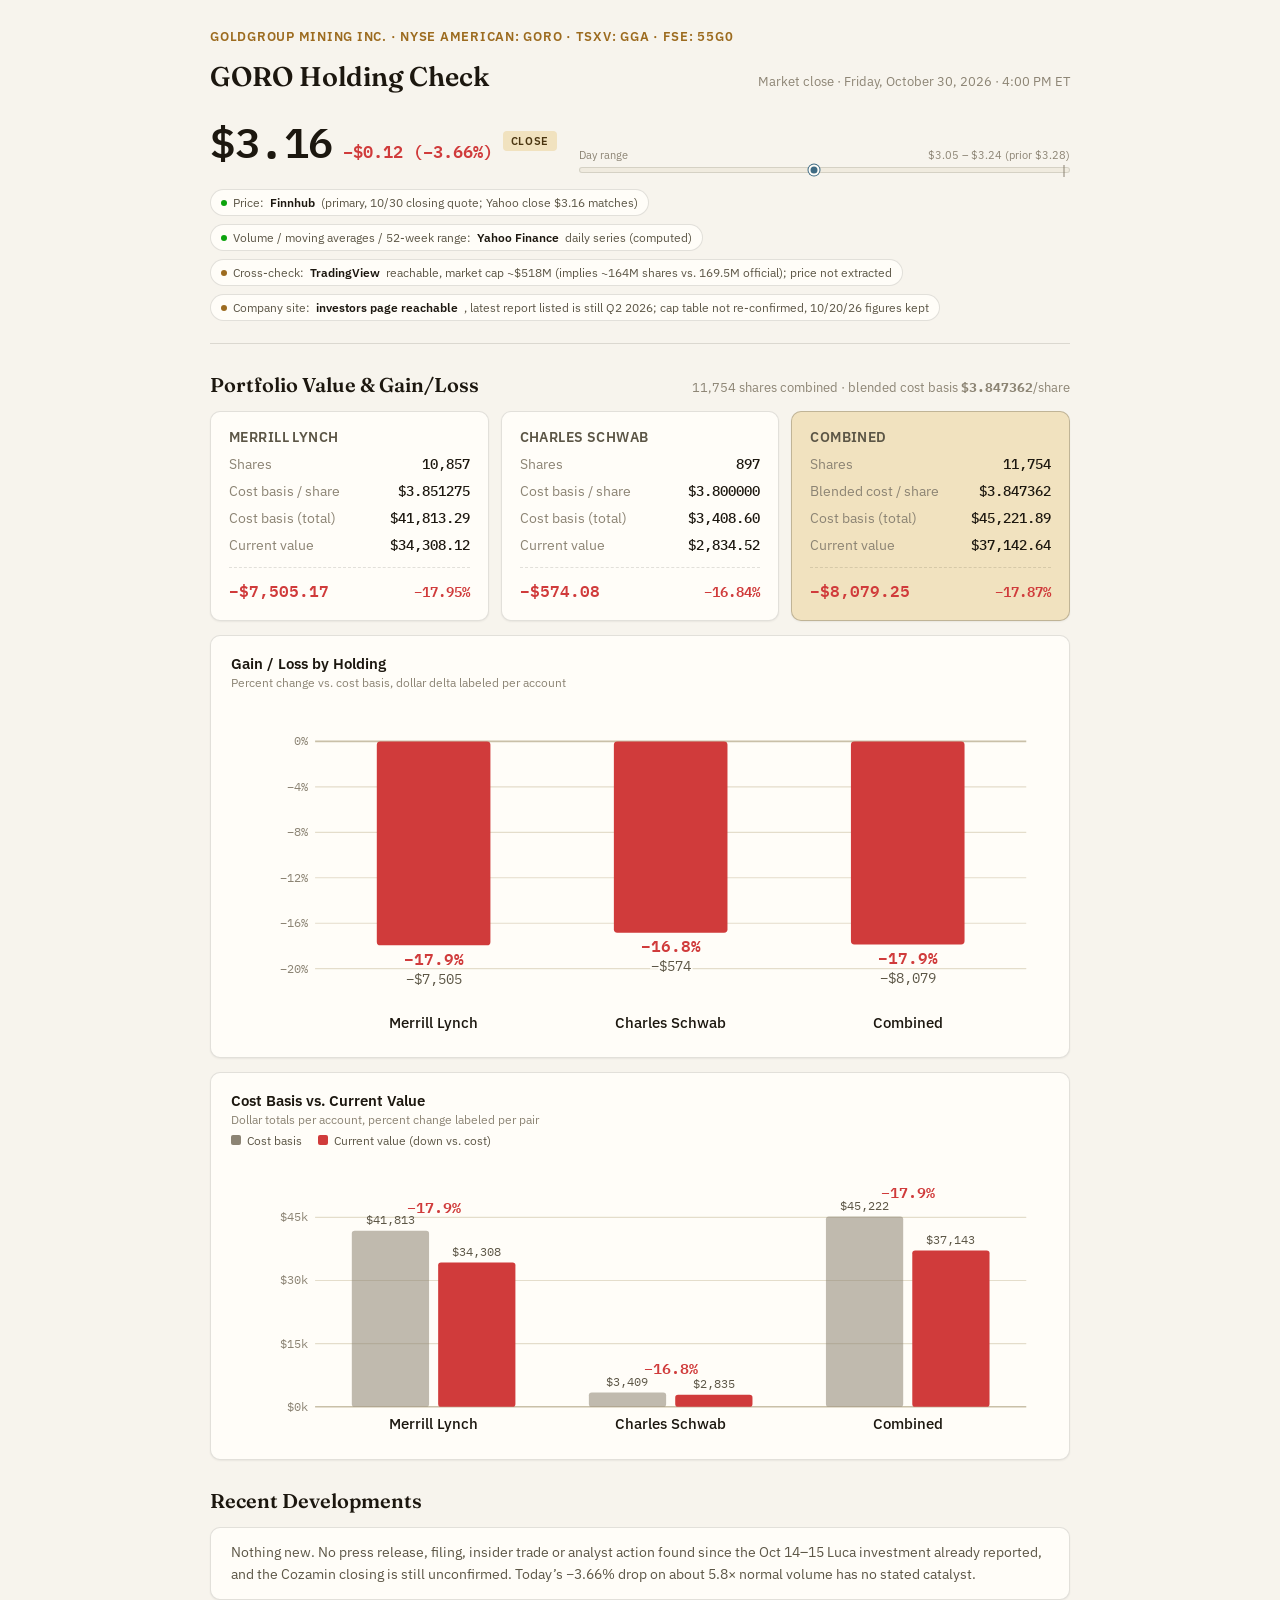
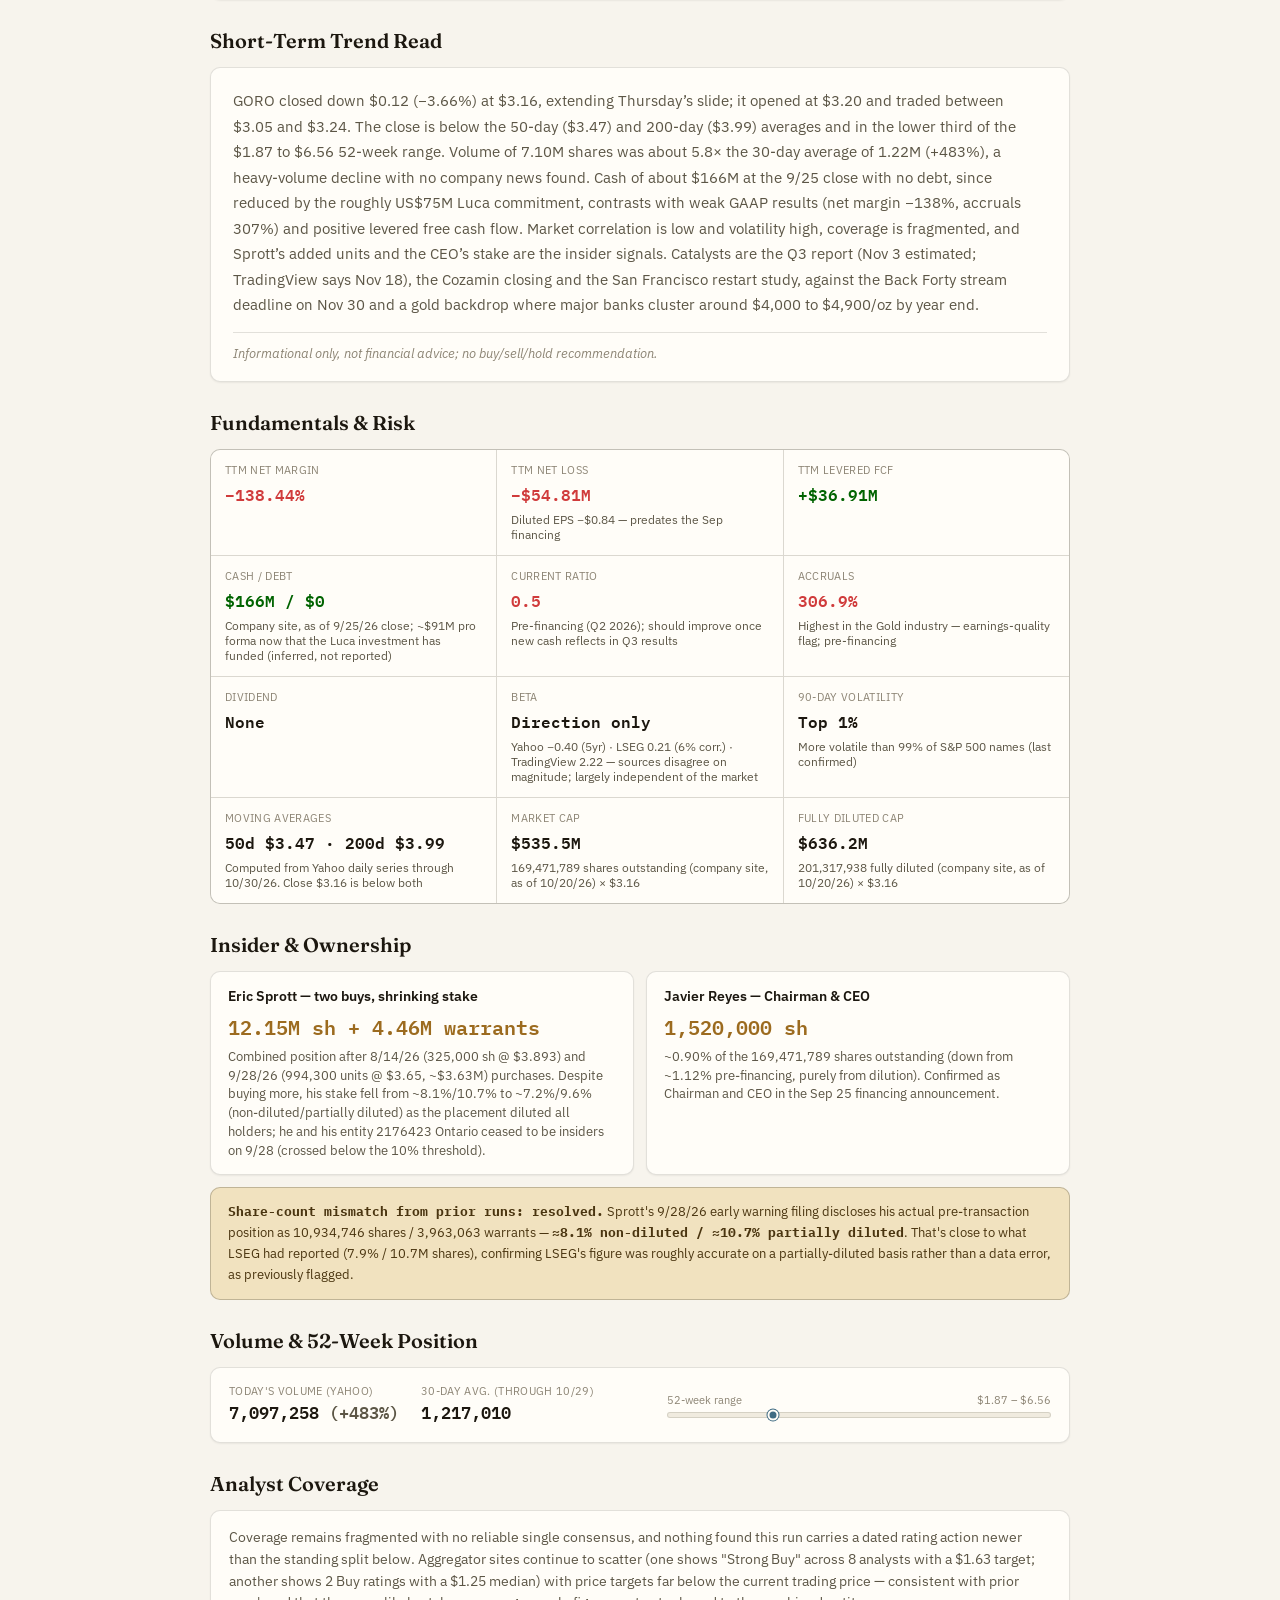
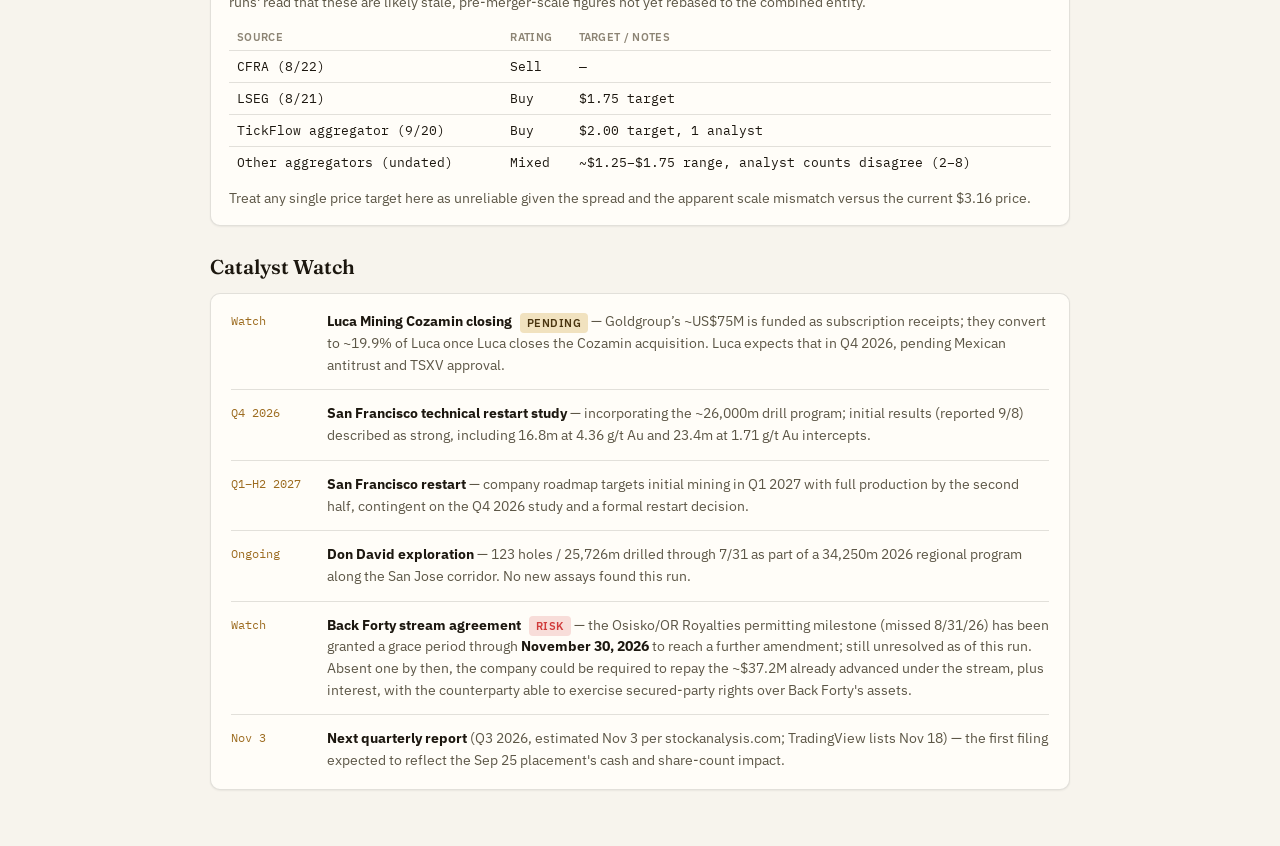
==== commit a74f7728: "GORO holding check 2026-10-30 close $3.16 (-3.66%) Co-Authored-By: Claude Sonnet 5.5 <noreply@anthro" ====
--- a/artifacts/goro-holding-check.html
+++ b/artifacts/goro-holding-check.html
@@ -351,35 +351,35 @@
 
 <div class="wrap">
 
-  <!-- ============ HEADER (2026-10-29 close) ============ -->
+  <!-- ============ HEADER (2026-10-30 close) ============ -->
   <header class="masthead">
     <div class="eyebrow">Goldgroup Mining Inc. &middot; NYSE American: GORO &middot; TSXV: GGA &middot; FSE: 55G0</div>
     <div class="title-row">
       <h1>GORO Holding Check</h1>
-      <div class="timestamp">Market close &middot; Thursday, October 29, 2026 &middot; 4:00&nbsp;PM ET</div>
+      <div class="timestamp">Market close &middot; Friday, October 30, 2026 &middot; 4:00&nbsp;PM ET</div>
     </div>
 
     <div class="price-row">
       <div class="price-block">
-        <span class="price-value tabular">$3.28</span>
-        <span class="price-delta tabular down">&minus;$0.04 (&minus;1.20%)</span>
+        <span class="price-value tabular">$3.16</span>
+        <span class="price-delta tabular down">&minus;$0.12 (&minus;3.66%)</span>
         <span class="close-badge">Close</span>
       </div>
 
       <div class="range-viz">
-        <div class="range-label"><span>Day range</span><span class="tabular">$3.20 &ndash; $3.34 (prior $3.32)</span></div>
+        <div class="range-label"><span>Day range</span><span class="tabular">$3.05 &ndash; $3.24 (prior $3.28)</span></div>
         <div class="range-track">
-          <div class="range-tick" style="left:88.9%;" title="Prior close $3.32"></div>
-          <div class="range-dot" style="left:59.3%;" title="Close $3.28"></div>
+          <div class="range-tick" style="left:99%;" title="Prior close $3.28"></div>
+          <div class="range-dot" style="left:47.8%;" title="Close $3.16"></div>
         </div>
       </div>
     </div>
 
     <div class="badges">
-      <span class="badge"><i class="dot"></i>Price: <strong>Finnhub</strong> (primary, 10/29 closing quote; Yahoo close $3.28 matches)</span>
+      <span class="badge"><i class="dot"></i>Price: <strong>Finnhub</strong> (primary, 10/30 closing quote; Yahoo close $3.16 matches)</span>
       <span class="badge"><i class="dot"></i>Volume / moving averages / 52-week range: <strong>Yahoo Finance</strong> daily series (computed)</span>
-      <span class="badge"><i class="dot warn"></i>Cross-check: <strong>TradingView</strong> shows $3.26 and a $505.6M market cap (implies ~152M shares vs. 169.5M official), so the cap does not reconcile with the official count</span>
-      <span class="badge"><i class="dot"></i>Company site: <strong>reachable</strong>, cap table unchanged as of 10/20/26 (201,317,938 FD; total issued 169,471,789, though its common-shares line reads 170,217,460)</span>
+      <span class="badge"><i class="dot warn"></i>Cross-check: <strong>TradingView</strong> reachable, market cap ~$518M (implies ~164M shares vs. 169.5M official); price not extracted</span>
+      <span class="badge"><i class="dot warn"></i>Company site: <strong>investors page reachable</strong>, latest report listed is still Q2 2026; cap table not re-confirmed, 10/20/26 figures kept</span>
     </div>
   </header>
 
@@ -396,10 +396,10 @@
         <div class="stat-line"><span class="k">Shares</span><span class="v tabular">10,857</span></div>
         <div class="stat-line"><span class="k">Cost basis / share</span><span class="v tabular">$3.851275</span></div>
         <div class="stat-line"><span class="k">Cost basis (total)</span><span class="v tabular">$41,813.29</span></div>
-        <div class="stat-line"><span class="k">Current value</span><span class="v tabular">$35,610.96</span></div>
+        <div class="stat-line"><span class="k">Current value</span><span class="v tabular">$34,308.12</span></div>
         <div class="delta-row">
-          <span class="delta-dollar neg tabular">&minus;$6,202.33</span>
-          <span class="delta-pct neg tabular">&minus;14.83%</span>
+          <span class="delta-dollar neg tabular">&minus;$7,505.17</span>
+          <span class="delta-pct neg tabular">&minus;17.95%</span>
         </div>
       </div>
 
@@ -408,10 +408,10 @@
         <div class="stat-line"><span class="k">Shares</span><span class="v tabular">897</span></div>
         <div class="stat-line"><span class="k">Cost basis / share</span><span class="v tabular">$3.800000</span></div>
         <div class="stat-line"><span class="k">Cost basis (total)</span><span class="v tabular">$3,408.60</span></div>
-        <div class="stat-line"><span class="k">Current value</span><span class="v tabular">$2,942.16</span></div>
+        <div class="stat-line"><span class="k">Current value</span><span class="v tabular">$2,834.52</span></div>
         <div class="delta-row">
-          <span class="delta-dollar neg tabular">&minus;$466.44</span>
-          <span class="delta-pct neg tabular">&minus;13.68%</span>
+          <span class="delta-dollar neg tabular">&minus;$574.08</span>
+          <span class="delta-pct neg tabular">&minus;16.84%</span>
         </div>
       </div>
 
@@ -420,10 +420,10 @@
         <div class="stat-line"><span class="k">Shares</span><span class="v tabular">11,754</span></div>
         <div class="stat-line"><span class="k">Blended cost / share</span><span class="v tabular">$3.847362</span></div>
         <div class="stat-line"><span class="k">Cost basis (total)</span><span class="v tabular">$45,221.89</span></div>
-        <div class="stat-line"><span class="k">Current value</span><span class="v tabular">$38,553.12</span></div>
+        <div class="stat-line"><span class="k">Current value</span><span class="v tabular">$37,142.64</span></div>
         <div class="delta-row">
-          <span class="delta-dollar neg tabular">&minus;$6,668.77</span>
-          <span class="delta-pct neg tabular">&minus;14.75%</span>
+          <span class="delta-dollar neg tabular">&minus;$8,079.25</span>
+          <span class="delta-pct neg tabular">&minus;17.87%</span>
         </div>
       </div>
     </div>
@@ -432,7 +432,7 @@
     <div class="card chart-card">
       <h3>Gain / Loss by Holding</h3>
       <div class="chart-sub">Percent change vs. cost basis, dollar delta labeled per account</div>
-      <svg class="chart" viewBox="0 0 720 300" role="img" aria-label="Diverging bar chart of percent loss by holding: Merrill Lynch down 14.8 percent, Charles Schwab down 13.7 percent, Combined down 14.7 percent">
+      <svg class="chart" viewBox="0 0 720 305" role="img" aria-label="Diverging bar chart of percent loss by holding: Merrill Lynch down 17.9 percent, Charles Schwab down 16.8 percent, Combined down 17.9 percent">
 <g font-family="IBM Plex Mono, monospace" font-size="11" fill="var(--text-muted)">
 <line x1="74" y1="40" x2="700" y2="40" stroke="var(--baseline)" stroke-width="1.5"/><text x="68" y="43.5" text-anchor="end">0%</text>
 <line x1="74" y1="80" x2="700" y2="80" stroke="var(--grid)" stroke-width="1"/><text x="68" y="83.5" text-anchor="end">&minus;4%</text>
@@ -442,19 +442,19 @@
 <line x1="74" y1="240" x2="700" y2="240" stroke="var(--grid)" stroke-width="1"/><text x="68" y="243.5" text-anchor="end">&minus;20%</text>
 </g>
 <g>
-<rect x="128.33" y="40" width="100" height="148.30" rx="3" fill="var(--critical)"><title>Merrill Lynch: &minus;$6,202.33 (&minus;14.83%)</title></rect>
-<rect x="337.00" y="40" width="100" height="136.80" rx="3" fill="var(--critical)"><title>Charles Schwab: &minus;$466.44 (&minus;13.68%)</title></rect>
-<rect x="545.67" y="40" width="100" height="147.50" rx="3" fill="var(--critical)"><title>Combined: &minus;$6,668.77 (&minus;14.75%)</title></rect>
+<rect x="128.33" y="40" width="100" height="179.49" rx="3" fill="var(--critical)"><title>Merrill Lynch: &minus;$7,505.17 (&minus;17.95%)</title></rect>
+<rect x="337.00" y="40" width="100" height="168.42" rx="3" fill="var(--critical)"><title>Charles Schwab: &minus;$574.08 (&minus;16.84%)</title></rect>
+<rect x="545.67" y="40" width="100" height="178.66" rx="3" fill="var(--critical)"><title>Combined: &minus;$8,079.25 (&minus;17.87%)</title></rect>
 </g>
 <g text-anchor="middle" font-family="IBM Plex Mono, monospace" paint-order="stroke" stroke="var(--surface)" stroke-width="3">
-<text x="178.33" y="209.30" font-size="14" font-weight="600" fill="var(--critical)">&minus;14.8%</text>
-<text x="178.33" y="226.30" font-size="12.5" fill="var(--text-secondary)">&minus;$6,202</text>
-<text x="387.0" y="197.80" font-size="14" font-weight="600" fill="var(--critical)">&minus;13.7%</text>
-<text x="387.0" y="214.80" font-size="12.5" fill="var(--text-secondary)">&minus;$466</text>
-<text x="595.67" y="208.50" font-size="14" font-weight="600" fill="var(--critical)">&minus;14.7%</text>
-<text x="595.67" y="225.50" font-size="12.5" fill="var(--text-secondary)">&minus;$6,669</text>
+<text x="178.33" y="236.49" font-size="14" font-weight="600" fill="var(--critical)">&minus;17.9%</text>
+<text x="178.33" y="253.49" font-size="12.5" fill="var(--text-secondary)">&minus;$7,505</text>
+<text x="387.0" y="225.42" font-size="14" font-weight="600" fill="var(--critical)">&minus;16.8%</text>
+<text x="387.0" y="242.42" font-size="12.5" fill="var(--text-secondary)">&minus;$574</text>
+<text x="595.67" y="235.66" font-size="14" font-weight="600" fill="var(--critical)">&minus;17.9%</text>
+<text x="595.67" y="252.66" font-size="12.5" fill="var(--text-secondary)">&minus;$8,079</text>
 </g>
-<g text-anchor="middle" font-family="IBM Plex Sans, sans-serif" font-size="13.5" font-weight="500" fill="var(--text-primary)"><text x="178.33" y="288">Merrill Lynch</text><text x="387.0" y="288">Charles Schwab</text><text x="595.67" y="288">Combined</text></g>
+<g text-anchor="middle" font-family="IBM Plex Sans, sans-serif" font-size="13.5" font-weight="500" fill="var(--text-primary)"><text x="178.33" y="292">Merrill Lynch</text><text x="387.0" y="292">Charles Schwab</text><text x="595.67" y="292">Combined</text></g>
 </svg>
     </div>
 
@@ -466,7 +466,7 @@
         <span><i style="background:var(--text-muted);"></i>Cost basis</span>
         <span><i style="background:var(--critical);"></i>Current value (down vs. cost)</span>
       </div>
-      <svg class="chart" viewBox="0 0 720 260" role="img" aria-label="Grouped bar chart comparing cost basis to current value; Merrill Lynch down 14.8%, Charles Schwab down 13.7%, Combined down 14.7%">
+      <svg class="chart" viewBox="0 0 720 260" role="img" aria-label="Grouped bar chart comparing cost basis to current value; Merrill Lynch down 17.9%, Charles Schwab down 16.8%, Combined down 17.9%">
 <g font-family="IBM Plex Mono, monospace" font-size="11" fill="var(--text-muted)">
 <line x1="74" y1="170.44" x2="700" y2="170.44" stroke="var(--grid)" stroke-width="1"/><text x="68" y="173.94" text-anchor="end">$15k</text>
 <line x1="74" y1="114.89" x2="700" y2="114.89" stroke="var(--grid)" stroke-width="1"/><text x="68" y="118.39" text-anchor="end">$30k</text>
@@ -474,22 +474,22 @@
 <line x1="74" y1="226.00" x2="700" y2="226.00" stroke="var(--baseline)" stroke-width="1.5"/><text x="68" y="229.50" text-anchor="end">$0k</text></g>
 <g>
 <rect x="106.33" y="71.13" width="68" height="154.87" rx="2.5" fill="var(--text-muted)" opacity="0.55"><title>Merrill Lynch cost basis: $41,813</title></rect>
-<rect x="182.33" y="94.11" width="68" height="131.89" rx="2.5" fill="var(--critical)"><title>Merrill Lynch current value: $35,611 (&minus;14.8%)</title></rect>
+<rect x="182.33" y="98.93" width="68" height="127.07" rx="2.5" fill="var(--critical)"><title>Merrill Lynch current value: $34,308 (&minus;17.9%)</title></rect>
 <text x="140.33" y="65.13" font-family="IBM Plex Mono, monospace" text-anchor="middle" font-size="10.5" fill="var(--text-secondary)">$41,813</text>
-<text x="216.33" y="88.11" font-family="IBM Plex Mono, monospace" text-anchor="middle" font-size="10.5" fill="var(--text-secondary)">$35,611</text>
-<text x="178.33" y="55.13" font-family="IBM Plex Mono, monospace" text-anchor="middle" font-size="13.5" font-weight="600" fill="var(--critical)">&minus;14.8%</text></g>
+<text x="216.33" y="92.93" font-family="IBM Plex Mono, monospace" text-anchor="middle" font-size="10.5" fill="var(--text-secondary)">$34,308</text>
+<text x="178.33" y="55.13" font-family="IBM Plex Mono, monospace" text-anchor="middle" font-size="13.5" font-weight="600" fill="var(--critical)">&minus;17.9%</text></g>
 <g>
 <rect x="315.00" y="213.38" width="68" height="12.62" rx="2.5" fill="var(--text-muted)" opacity="0.55"><title>Charles Schwab cost basis: $3,409</title></rect>
-<rect x="391.00" y="215.10" width="68" height="10.90" rx="2.5" fill="var(--critical)"><title>Charles Schwab current value: $2,942 (&minus;13.7%)</title></rect>
+<rect x="391.00" y="215.50" width="68" height="10.50" rx="2.5" fill="var(--critical)"><title>Charles Schwab current value: $2,835 (&minus;16.8%)</title></rect>
 <text x="349.00" y="207.38" font-family="IBM Plex Mono, monospace" text-anchor="middle" font-size="10.5" fill="var(--text-secondary)">$3,409</text>
-<text x="425.00" y="209.10" font-family="IBM Plex Mono, monospace" text-anchor="middle" font-size="10.5" fill="var(--text-secondary)">$2,942</text>
-<text x="387.0" y="197.38" font-family="IBM Plex Mono, monospace" text-anchor="middle" font-size="13.5" font-weight="600" fill="var(--critical)">&minus;13.7%</text></g>
+<text x="425.00" y="209.50" font-family="IBM Plex Mono, monospace" text-anchor="middle" font-size="10.5" fill="var(--text-secondary)">$2,835</text>
+<text x="387.0" y="197.38" font-family="IBM Plex Mono, monospace" text-anchor="middle" font-size="13.5" font-weight="600" fill="var(--critical)">&minus;16.8%</text></g>
 <g>
 <rect x="523.67" y="58.51" width="68" height="167.49" rx="2.5" fill="var(--text-muted)" opacity="0.55"><title>Combined cost basis: $45,222</title></rect>
-<rect x="599.67" y="83.21" width="68" height="142.79" rx="2.5" fill="var(--critical)"><title>Combined current value: $38,553 (&minus;14.7%)</title></rect>
+<rect x="599.67" y="88.43" width="68" height="137.57" rx="2.5" fill="var(--critical)"><title>Combined current value: $37,143 (&minus;17.9%)</title></rect>
 <text x="557.67" y="52.51" font-family="IBM Plex Mono, monospace" text-anchor="middle" font-size="10.5" fill="var(--text-secondary)">$45,222</text>
-<text x="633.67" y="77.21" font-family="IBM Plex Mono, monospace" text-anchor="middle" font-size="10.5" fill="var(--text-secondary)">$38,553</text>
-<text x="595.67" y="42.51" font-family="IBM Plex Mono, monospace" text-anchor="middle" font-size="13.5" font-weight="600" fill="var(--critical)">&minus;14.7%</text></g>
+<text x="633.67" y="82.43" font-family="IBM Plex Mono, monospace" text-anchor="middle" font-size="10.5" fill="var(--text-secondary)">$37,143</text>
+<text x="595.67" y="42.51" font-family="IBM Plex Mono, monospace" text-anchor="middle" font-size="13.5" font-weight="600" fill="var(--critical)">&minus;17.9%</text></g>
 <g text-anchor="middle" font-family="IBM Plex Sans, sans-serif" font-size="13.5" font-weight="500" fill="var(--text-primary)"><text x="178.33" y="246">Merrill Lynch</text><text x="387.0" y="246">Charles Schwab</text><text x="595.67" y="246">Combined</text></g>
 </svg>
     </div>
@@ -499,7 +499,7 @@
   <section id="news">
     <div class="section-head"><h2>Recent Developments</h2></div>
     <div class="card">
-      <div class="news-list" style="padding:14px 20px;"><div class="news-body">Nothing new. No press release, filing, insider trade or analyst action found since the Oct 14&ndash;15 Luca investment already reported; today&rsquo;s &minus;1.20% move has no stated catalyst.</div></div>
+      <div class="news-list" style="padding:14px 20px;"><div class="news-body">Nothing new. No press release, filing, insider trade or analyst action found since the Oct 14&ndash;15 Luca investment already reported, and the Cozamin closing is still unconfirmed. Today&rsquo;s &minus;3.66% drop on about 5.8&times; normal volume has no stated catalyst.</div></div>
     </div>
   </section>
 
@@ -507,7 +507,7 @@
   <section id="trend">
     <div class="section-head"><h2>Short-Term Trend Read</h2></div>
     <div class="card trend-card">
-      <p>GORO closed down $0.04 (&minus;1.20%) at $3.28, giving back part of Wednesday&rsquo;s +3.75% gain; it opened at $3.23 and traded between $3.20 and $3.34. The close is below the 50-day ($3.47) and 200-day ($4.00) averages and in the lower third of the $1.87 to $6.56 52-week range. Volume of 1.13M shares was about 9% under the 30-day average of 1.24M, so the pullback came on light participation and no company news. Cash of about $166M at the 9/25 close with no debt, since reduced by the roughly US$75M Luca commitment, contrasts with weak GAAP results (net margin &minus;138%, accruals 307%) and positive levered free cash flow. Market correlation is low and volatility high, coverage is fragmented, and Sprott&rsquo;s added units and the CEO&rsquo;s stake are the insider signals. Catalysts are the Q3 report (Nov 3 estimated; TradingView says Nov 18), the Cozamin closing and the San Francisco restart study, against the Back Forty stream deadline on Nov 30 and a gold backdrop where major banks cluster around $4,000 to $4,900/oz by year end.</p>
+      <p>GORO closed down $0.12 (&minus;3.66%) at $3.16, extending Thursday&rsquo;s slide; it opened at $3.20 and traded between $3.05 and $3.24. The close is below the 50-day ($3.47) and 200-day ($3.99) averages and in the lower third of the $1.87 to $6.56 52-week range. Volume of 7.10M shares was about 5.8&times; the 30-day average of 1.22M (+483%), a heavy-volume decline with no company news found. Cash of about $166M at the 9/25 close with no debt, since reduced by the roughly US$75M Luca commitment, contrasts with weak GAAP results (net margin &minus;138%, accruals 307%) and positive levered free cash flow. Market correlation is low and volatility high, coverage is fragmented, and Sprott&rsquo;s added units and the CEO&rsquo;s stake are the insider signals. Catalysts are the Q3 report (Nov 3 estimated; TradingView says Nov 18), the Cozamin closing and the San Francisco restart study, against the Back Forty stream deadline on Nov 30 and a gold backdrop where major banks cluster around $4,000 to $4,900/oz by year end.</p>
       <div class="disclaimer">Informational only, not financial advice; no buy/sell/hold recommendation.</div>
     </div>
   </section>
@@ -525,9 +525,9 @@
       <div class="fund-cell"><span class="k">Dividend</span><span class="v">None</span></div>
       <div class="fund-cell"><span class="k">Beta</span><span class="v">Direction only</span><span class="sub">Yahoo &minus;0.40 (5yr) &middot; LSEG 0.21 (6% corr.) &middot; TradingView 2.22 &mdash; sources disagree on magnitude; largely independent of the market</span></div>
       <div class="fund-cell"><span class="k">90-Day Volatility</span><span class="v">Top 1%</span><span class="sub">More volatile than 99% of S&amp;P 500 names (last confirmed)</span></div>
-      <div class="fund-cell"><span class="k">Moving Averages</span><span class="v">50d $3.47 &middot; 200d $4.00</span><span class="sub">Computed from Yahoo daily series through 10/29/26. Close $3.28 is below both</span></div>
-      <div class="fund-cell"><span class="k">Market Cap</span><span class="v">$555.9M</span><span class="sub">169,471,789 shares outstanding (company site, as of 10/20/26) &times; $3.28</span></div>
-      <div class="fund-cell"><span class="k">Fully Diluted Cap</span><span class="v">$660.3M</span><span class="sub">201,317,938 fully diluted (company site, as of 10/20/26) &times; $3.28</span></div>
+      <div class="fund-cell"><span class="k">Moving Averages</span><span class="v">50d $3.47 &middot; 200d $3.99</span><span class="sub">Computed from Yahoo daily series through 10/30/26. Close $3.16 is below both</span></div>
+      <div class="fund-cell"><span class="k">Market Cap</span><span class="v">$535.5M</span><span class="sub">169,471,789 shares outstanding (company site, as of 10/20/26) &times; $3.16</span></div>
+      <div class="fund-cell"><span class="k">Fully Diluted Cap</span><span class="v">$636.2M</span><span class="sub">201,317,938 fully diluted (company site, as of 10/20/26) &times; $3.16</span></div>
     </div>
   </section>
 
@@ -557,13 +557,13 @@
     <div class="card volume-card">
       <div class="volume-grid">
         <div class="vol-stats">
-          <div class="vol-stat"><div class="k">Today's Volume (Yahoo)</div><div class="v tabular">1,125,007 <span style="color:var(--text-secondary)">(&minus;9.2%)</span></div></div>
-          <div class="vol-stat"><div class="k">30-Day Avg. (through 10/28)</div><div class="v tabular">1,238,803</div></div>
+          <div class="vol-stat"><div class="k">Today's Volume (Yahoo)</div><div class="v tabular">7,097,258 <span style="color:var(--text-secondary)">(+483%)</span></div></div>
+          <div class="vol-stat"><div class="k">30-Day Avg. (through 10/29)</div><div class="v tabular">1,217,010</div></div>
         </div>
         <div class="range-viz">
           <div class="range-label"><span>52-week range</span><span class="tabular">$1.87 &ndash; $6.56</span></div>
           <div class="range-track">
-            <div class="range-dot" style="left:30.1%;" title="Close $3.28"></div>
+            <div class="range-dot" style="left:27.5%;" title="Close $3.16"></div>
           </div>
         </div>
       </div>
@@ -583,7 +583,7 @@
         <tr><td>TickFlow aggregator (9/20)</td><td>Buy</td><td>$2.00 target, 1 analyst</td></tr>
         <tr><td>Other aggregators (undated)</td><td>Mixed</td><td>~$1.25&ndash;$1.75 range, analyst counts disagree (2&ndash;8)</td></tr>
       </table>
-      <p>Treat any single price target here as unreliable given the spread and the apparent scale mismatch versus the current $3.28 price.</p>
+      <p>Treat any single price target here as unreliable given the spread and the apparent scale mismatch versus the current $3.16 price.</p>
     </div>
   </section>
 
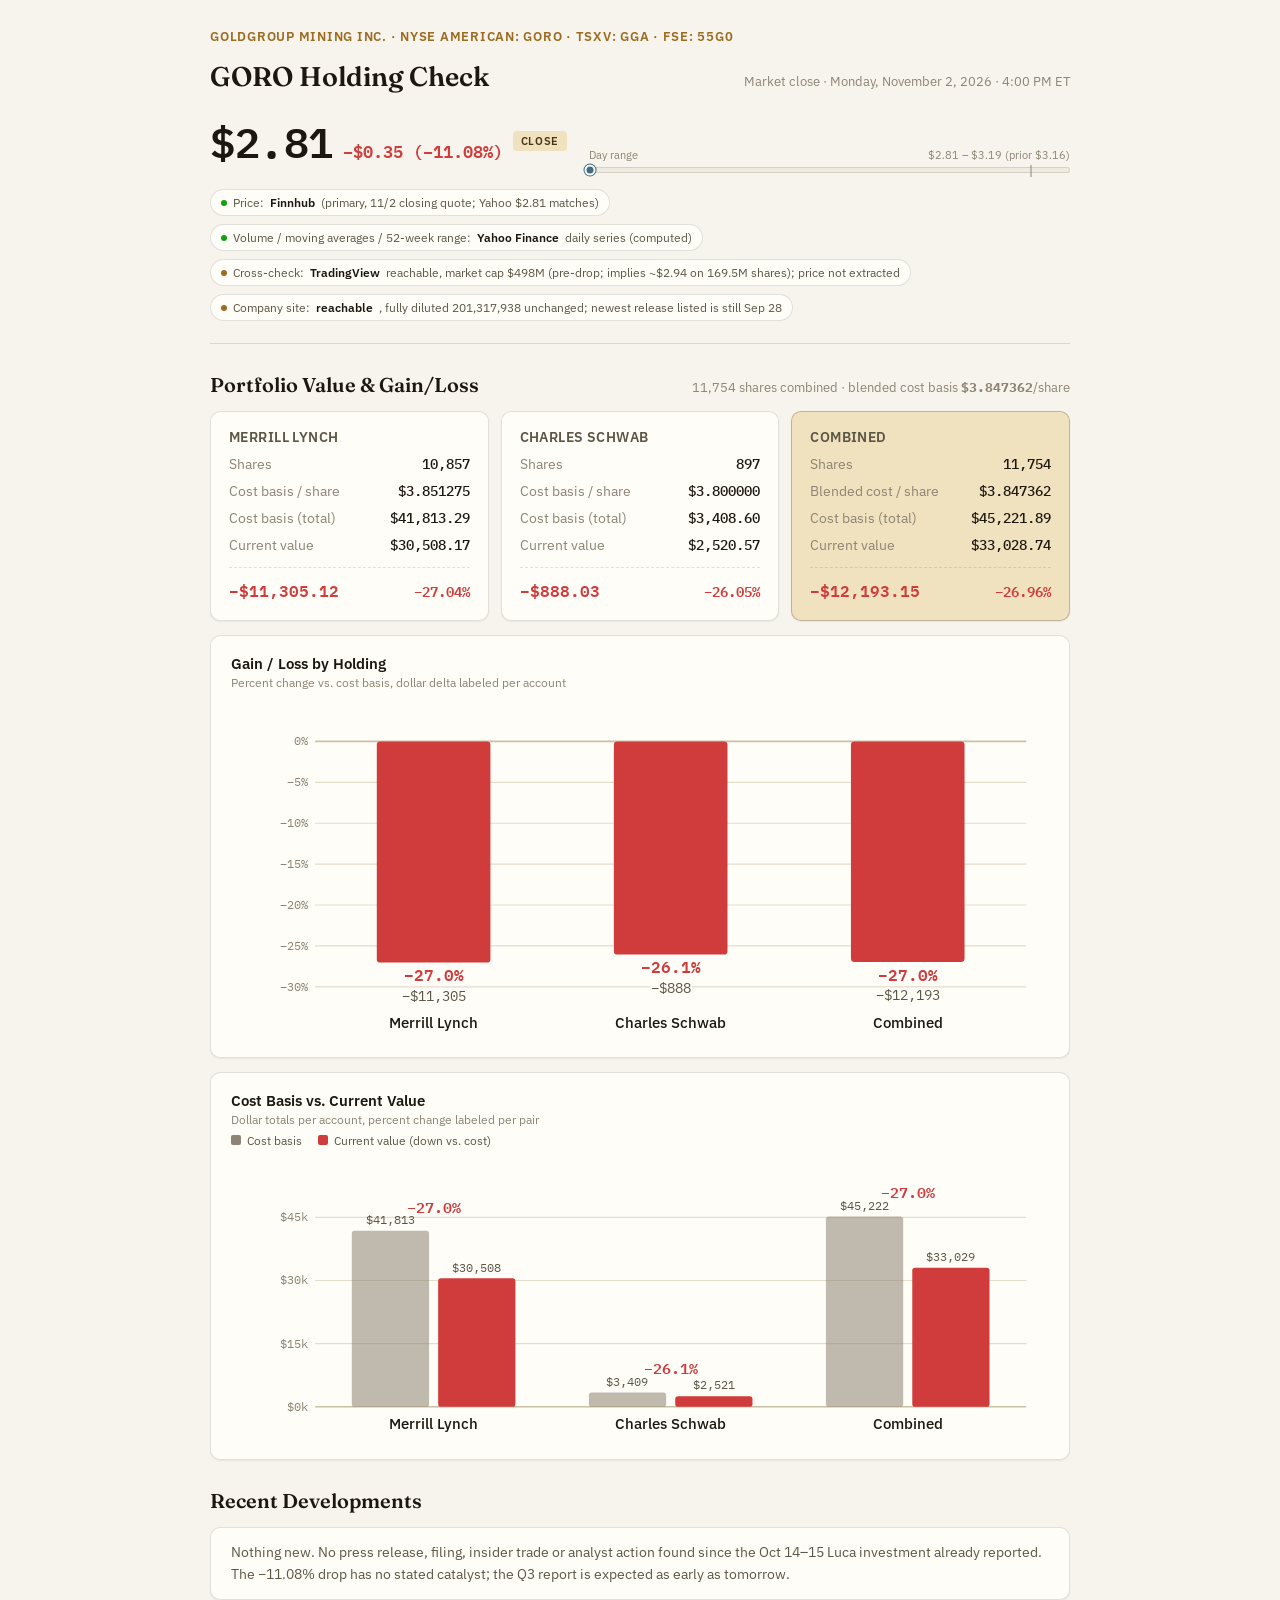
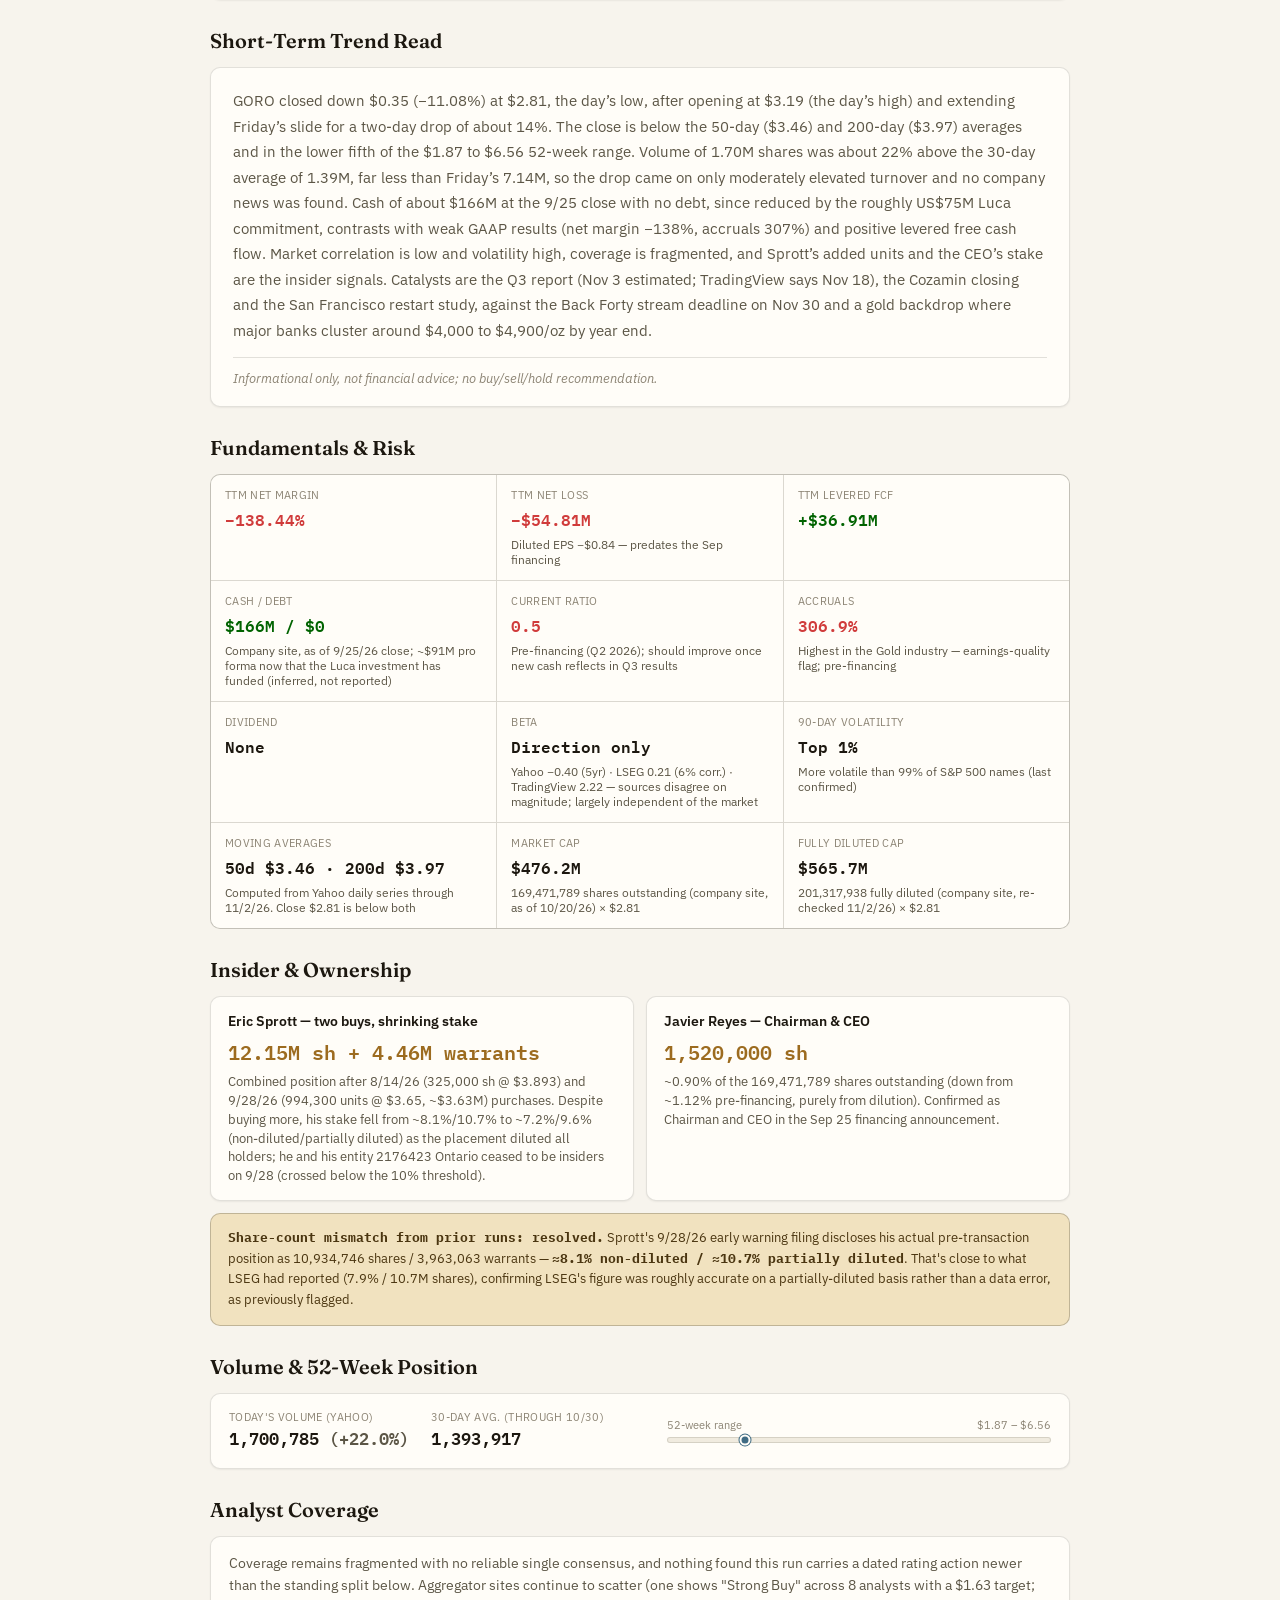
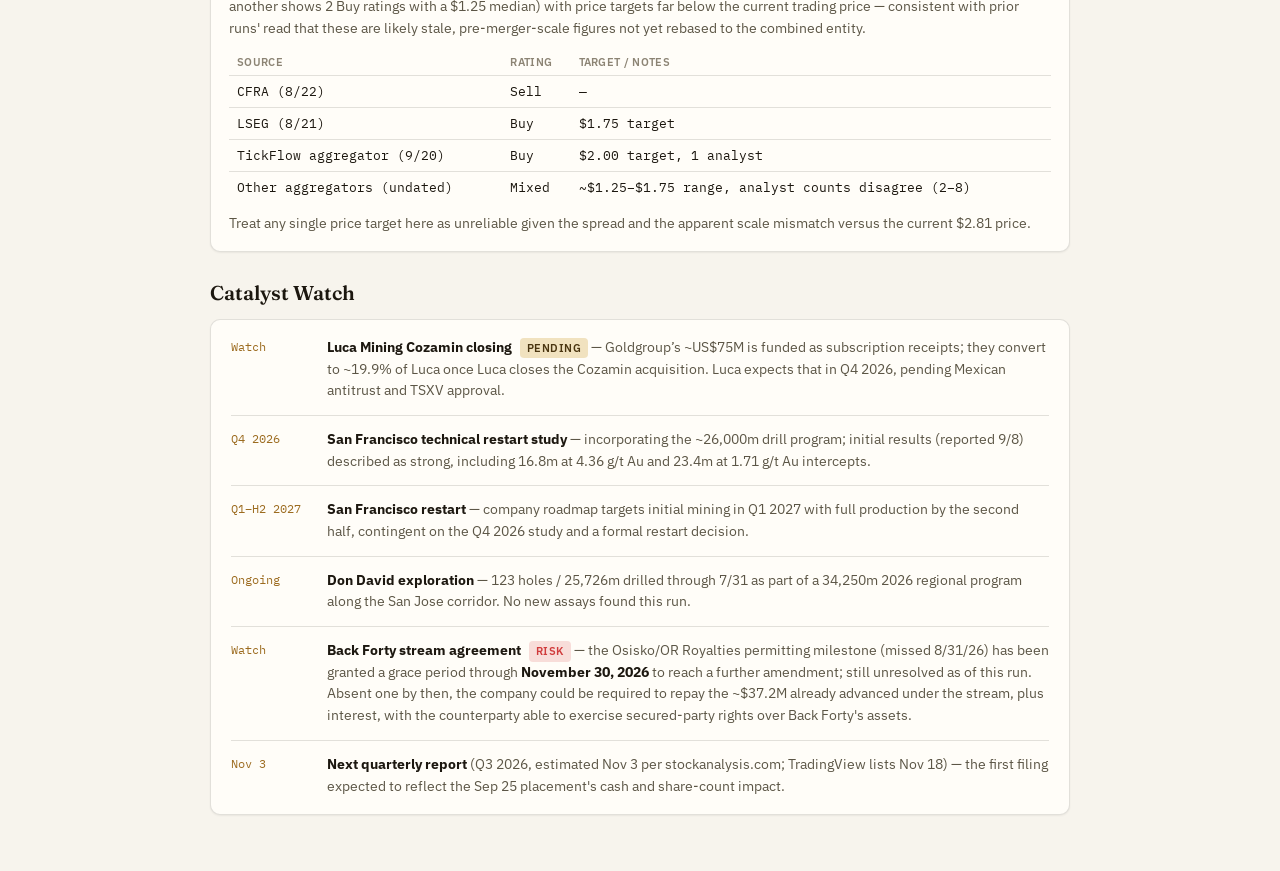
==== commit 55b6ee43: "GORO holding check 2026-11-02 close $2.81 (-11.08%) Co-Authored-By: Claude Sonnet 5.5 <noreply@anthr" ====
--- a/artifacts/goro-holding-check.html
+++ b/artifacts/goro-holding-check.html
@@ -351,35 +351,35 @@
 
 <div class="wrap">
 
-  <!-- ============ HEADER (2026-10-30 close) ============ -->
+  <!-- ============ HEADER (2026-11-02 close) ============ -->
   <header class="masthead">
     <div class="eyebrow">Goldgroup Mining Inc. &middot; NYSE American: GORO &middot; TSXV: GGA &middot; FSE: 55G0</div>
     <div class="title-row">
       <h1>GORO Holding Check</h1>
-      <div class="timestamp">Market close &middot; Friday, October 30, 2026 &middot; 4:00&nbsp;PM ET</div>
+      <div class="timestamp">Market close &middot; Monday, November 2, 2026 &middot; 4:00&nbsp;PM ET</div>
     </div>
 
     <div class="price-row">
       <div class="price-block">
-        <span class="price-value tabular">$3.16</span>
-        <span class="price-delta tabular down">&minus;$0.12 (&minus;3.66%)</span>
+        <span class="price-value tabular">$2.81</span>
+        <span class="price-delta tabular down">&minus;$0.35 (&minus;11.08%)</span>
         <span class="close-badge">Close</span>
       </div>
 
       <div class="range-viz">
-        <div class="range-label"><span>Day range</span><span class="tabular">$3.05 &ndash; $3.24 (prior $3.28)</span></div>
+        <div class="range-label"><span>Day range</span><span class="tabular">$2.81 &ndash; $3.19 (prior $3.16)</span></div>
         <div class="range-track">
-          <div class="range-tick" style="left:99%;" title="Prior close $3.28"></div>
-          <div class="range-dot" style="left:47.8%;" title="Close $3.16"></div>
+          <div class="range-tick" style="left:92.1%;" title="Prior close $3.16"></div>
+          <div class="range-dot" style="left:0%;" title="Close $2.81 (day low)"></div>
         </div>
       </div>
     </div>
 
     <div class="badges">
-      <span class="badge"><i class="dot"></i>Price: <strong>Finnhub</strong> (primary, 10/30 closing quote; Yahoo close $3.16 matches)</span>
+      <span class="badge"><i class="dot"></i>Price: <strong>Finnhub</strong> (primary, 11/2 closing quote; Yahoo $2.81 matches)</span>
       <span class="badge"><i class="dot"></i>Volume / moving averages / 52-week range: <strong>Yahoo Finance</strong> daily series (computed)</span>
-      <span class="badge"><i class="dot warn"></i>Cross-check: <strong>TradingView</strong> reachable, market cap ~$518M (implies ~164M shares vs. 169.5M official); price not extracted</span>
-      <span class="badge"><i class="dot warn"></i>Company site: <strong>investors page reachable</strong>, latest report listed is still Q2 2026; cap table not re-confirmed, 10/20/26 figures kept</span>
+      <span class="badge"><i class="dot warn"></i>Cross-check: <strong>TradingView</strong> reachable, market cap $498M (pre-drop; implies ~$2.94 on 169.5M shares); price not extracted</span>
+      <span class="badge"><i class="dot warn"></i>Company site: <strong>reachable</strong>, fully diluted 201,317,938 unchanged; newest release listed is still Sep 28</span>
     </div>
   </header>
 
@@ -396,10 +396,10 @@
         <div class="stat-line"><span class="k">Shares</span><span class="v tabular">10,857</span></div>
         <div class="stat-line"><span class="k">Cost basis / share</span><span class="v tabular">$3.851275</span></div>
         <div class="stat-line"><span class="k">Cost basis (total)</span><span class="v tabular">$41,813.29</span></div>
-        <div class="stat-line"><span class="k">Current value</span><span class="v tabular">$34,308.12</span></div>
+        <div class="stat-line"><span class="k">Current value</span><span class="v tabular">$30,508.17</span></div>
         <div class="delta-row">
-          <span class="delta-dollar neg tabular">&minus;$7,505.17</span>
-          <span class="delta-pct neg tabular">&minus;17.95%</span>
+          <span class="delta-dollar neg tabular">&minus;$11,305.12</span>
+          <span class="delta-pct neg tabular">&minus;27.04%</span>
         </div>
       </div>
 
@@ -408,10 +408,10 @@
         <div class="stat-line"><span class="k">Shares</span><span class="v tabular">897</span></div>
         <div class="stat-line"><span class="k">Cost basis / share</span><span class="v tabular">$3.800000</span></div>
         <div class="stat-line"><span class="k">Cost basis (total)</span><span class="v tabular">$3,408.60</span></div>
-        <div class="stat-line"><span class="k">Current value</span><span class="v tabular">$2,834.52</span></div>
+        <div class="stat-line"><span class="k">Current value</span><span class="v tabular">$2,520.57</span></div>
         <div class="delta-row">
-          <span class="delta-dollar neg tabular">&minus;$574.08</span>
-          <span class="delta-pct neg tabular">&minus;16.84%</span>
+          <span class="delta-dollar neg tabular">&minus;$888.03</span>
+          <span class="delta-pct neg tabular">&minus;26.05%</span>
         </div>
       </div>
 
@@ -420,39 +420,37 @@
         <div class="stat-line"><span class="k">Shares</span><span class="v tabular">11,754</span></div>
         <div class="stat-line"><span class="k">Blended cost / share</span><span class="v tabular">$3.847362</span></div>
         <div class="stat-line"><span class="k">Cost basis (total)</span><span class="v tabular">$45,221.89</span></div>
-        <div class="stat-line"><span class="k">Current value</span><span class="v tabular">$37,142.64</span></div>
+        <div class="stat-line"><span class="k">Current value</span><span class="v tabular">$33,028.74</span></div>
         <div class="delta-row">
-          <span class="delta-dollar neg tabular">&minus;$8,079.25</span>
-          <span class="delta-pct neg tabular">&minus;17.87%</span>
-        </div>
-      </div>
+          <span class="delta-dollar neg tabular">&minus;$12,193.15</span>
+          <span class="delta-pct neg tabular">&minus;26.96%</span>
+        </div>
+      </div>
+
     </div>
 
     <!-- Chart A: Gain/Loss by Holding -->
     <div class="card chart-card">
       <h3>Gain / Loss by Holding</h3>
       <div class="chart-sub">Percent change vs. cost basis, dollar delta labeled per account</div>
-      <svg class="chart" viewBox="0 0 720 305" role="img" aria-label="Diverging bar chart of percent loss by holding: Merrill Lynch down 17.9 percent, Charles Schwab down 16.8 percent, Combined down 17.9 percent">
+      <svg class="chart" viewBox="0 0 720 305" role="img" aria-label="Diverging bar chart of percent loss by holding: Merrill Lynch down 27.0 percent, Charles Schwab down 26.1 percent, Combined down 27.0 percent">
 <g font-family="IBM Plex Mono, monospace" font-size="11" fill="var(--text-muted)">
 <line x1="74" y1="40" x2="700" y2="40" stroke="var(--baseline)" stroke-width="1.5"/><text x="68" y="43.5" text-anchor="end">0%</text>
-<line x1="74" y1="80" x2="700" y2="80" stroke="var(--grid)" stroke-width="1"/><text x="68" y="83.5" text-anchor="end">&minus;4%</text>
-<line x1="74" y1="120" x2="700" y2="120" stroke="var(--grid)" stroke-width="1"/><text x="68" y="123.5" text-anchor="end">&minus;8%</text>
-<line x1="74" y1="160" x2="700" y2="160" stroke="var(--grid)" stroke-width="1"/><text x="68" y="163.5" text-anchor="end">&minus;12%</text>
-<line x1="74" y1="200" x2="700" y2="200" stroke="var(--grid)" stroke-width="1"/><text x="68" y="203.5" text-anchor="end">&minus;16%</text>
-<line x1="74" y1="240" x2="700" y2="240" stroke="var(--grid)" stroke-width="1"/><text x="68" y="243.5" text-anchor="end">&minus;20%</text>
-</g>
-<g>
-<rect x="128.33" y="40" width="100" height="179.49" rx="3" fill="var(--critical)"><title>Merrill Lynch: &minus;$7,505.17 (&minus;17.95%)</title></rect>
-<rect x="337.00" y="40" width="100" height="168.42" rx="3" fill="var(--critical)"><title>Charles Schwab: &minus;$574.08 (&minus;16.84%)</title></rect>
-<rect x="545.67" y="40" width="100" height="178.66" rx="3" fill="var(--critical)"><title>Combined: &minus;$8,079.25 (&minus;17.87%)</title></rect>
+<line x1="74" y1="76" x2="700" y2="76" stroke="var(--grid)" stroke-width="1"/><text x="68" y="79.5" text-anchor="end">&minus;5%</text>
+<line x1="74" y1="112" x2="700" y2="112" stroke="var(--grid)" stroke-width="1"/><text x="68" y="115.5" text-anchor="end">&minus;10%</text>
+<line x1="74" y1="148" x2="700" y2="148" stroke="var(--grid)" stroke-width="1"/><text x="68" y="151.5" text-anchor="end">&minus;15%</text>
+<line x1="74" y1="184" x2="700" y2="184" stroke="var(--grid)" stroke-width="1"/><text x="68" y="187.5" text-anchor="end">&minus;20%</text>
+<line x1="74" y1="220" x2="700" y2="220" stroke="var(--grid)" stroke-width="1"/><text x="68" y="223.5" text-anchor="end">&minus;25%</text>
+<line x1="74" y1="256" x2="700" y2="256" stroke="var(--grid)" stroke-width="1"/><text x="68" y="259.5" text-anchor="end">&minus;30%</text>
+</g><g>
+<rect x="128.33" y="40" width="100" height="194.67" rx="3" fill="var(--critical)"><title>Merrill Lynch: &minus;$11,305.12 (&minus;27.04%)</title></rect>
+<rect x="337.00" y="40" width="100" height="187.58" rx="3" fill="var(--critical)"><title>Charles Schwab: &minus;$888.03 (&minus;26.05%)</title></rect>
+<rect x="545.67" y="40" width="100" height="194.13" rx="3" fill="var(--critical)"><title>Combined: &minus;$12,193.15 (&minus;26.96%)</title></rect>
 </g>
 <g text-anchor="middle" font-family="IBM Plex Mono, monospace" paint-order="stroke" stroke="var(--surface)" stroke-width="3">
-<text x="178.33" y="236.49" font-size="14" font-weight="600" fill="var(--critical)">&minus;17.9%</text>
-<text x="178.33" y="253.49" font-size="12.5" fill="var(--text-secondary)">&minus;$7,505</text>
-<text x="387.0" y="225.42" font-size="14" font-weight="600" fill="var(--critical)">&minus;16.8%</text>
-<text x="387.0" y="242.42" font-size="12.5" fill="var(--text-secondary)">&minus;$574</text>
-<text x="595.67" y="235.66" font-size="14" font-weight="600" fill="var(--critical)">&minus;17.9%</text>
-<text x="595.67" y="252.66" font-size="12.5" fill="var(--text-secondary)">&minus;$8,079</text>
+<text x="178.33" y="251.17" font-size="14" font-weight="600" fill="var(--critical)">&minus;27.0%</text><text x="178.33" y="268.17" font-size="12.5" fill="var(--text-secondary)">&minus;$11,305</text>
+<text x="387.0" y="244.08" font-size="14" font-weight="600" fill="var(--critical)">&minus;26.1%</text><text x="387.0" y="261.08" font-size="12.5" fill="var(--text-secondary)">&minus;$888</text>
+<text x="595.67" y="250.63" font-size="14" font-weight="600" fill="var(--critical)">&minus;27.0%</text><text x="595.67" y="267.63" font-size="12.5" fill="var(--text-secondary)">&minus;$12,193</text>
 </g>
 <g text-anchor="middle" font-family="IBM Plex Sans, sans-serif" font-size="13.5" font-weight="500" fill="var(--text-primary)"><text x="178.33" y="292">Merrill Lynch</text><text x="387.0" y="292">Charles Schwab</text><text x="595.67" y="292">Combined</text></g>
 </svg>
@@ -466,30 +464,30 @@
         <span><i style="background:var(--text-muted);"></i>Cost basis</span>
         <span><i style="background:var(--critical);"></i>Current value (down vs. cost)</span>
       </div>
-      <svg class="chart" viewBox="0 0 720 260" role="img" aria-label="Grouped bar chart comparing cost basis to current value; Merrill Lynch down 17.9%, Charles Schwab down 16.8%, Combined down 17.9%">
+      <svg class="chart" viewBox="0 0 720 260" role="img" aria-label="Grouped bar chart comparing cost basis to current value; Merrill Lynch down 27.0%, Charles Schwab down 26.1%, Combined down 27.0%">
 <g font-family="IBM Plex Mono, monospace" font-size="11" fill="var(--text-muted)">
 <line x1="74" y1="170.44" x2="700" y2="170.44" stroke="var(--grid)" stroke-width="1"/><text x="68" y="173.94" text-anchor="end">$15k</text>
-<line x1="74" y1="114.89" x2="700" y2="114.89" stroke="var(--grid)" stroke-width="1"/><text x="68" y="118.39" text-anchor="end">$30k</text>
-<line x1="74" y1="59.33" x2="700" y2="59.33" stroke="var(--grid)" stroke-width="1"/><text x="68" y="62.83" text-anchor="end">$45k</text>
+<line x1="74" y1="114.88" x2="700" y2="114.88" stroke="var(--grid)" stroke-width="1"/><text x="68" y="118.38" text-anchor="end">$30k</text>
+<line x1="74" y1="59.32" x2="700" y2="59.32" stroke="var(--grid)" stroke-width="1"/><text x="68" y="62.82" text-anchor="end">$45k</text>
 <line x1="74" y1="226.00" x2="700" y2="226.00" stroke="var(--baseline)" stroke-width="1.5"/><text x="68" y="229.50" text-anchor="end">$0k</text></g>
 <g>
-<rect x="106.33" y="71.13" width="68" height="154.87" rx="2.5" fill="var(--text-muted)" opacity="0.55"><title>Merrill Lynch cost basis: $41,813</title></rect>
-<rect x="182.33" y="98.93" width="68" height="127.07" rx="2.5" fill="var(--critical)"><title>Merrill Lynch current value: $34,308 (&minus;17.9%)</title></rect>
-<text x="140.33" y="65.13" font-family="IBM Plex Mono, monospace" text-anchor="middle" font-size="10.5" fill="var(--text-secondary)">$41,813</text>
-<text x="216.33" y="92.93" font-family="IBM Plex Mono, monospace" text-anchor="middle" font-size="10.5" fill="var(--text-secondary)">$34,308</text>
-<text x="178.33" y="55.13" font-family="IBM Plex Mono, monospace" text-anchor="middle" font-size="13.5" font-weight="600" fill="var(--critical)">&minus;17.9%</text></g>
+<rect x="106.33" y="71.12" width="68" height="154.88" rx="2.5" fill="var(--text-muted)" opacity="0.55"><title>Merrill Lynch cost basis: $41,813</title></rect>
+<rect x="182.33" y="113.00" width="68" height="113.00" rx="2.5" fill="var(--critical)"><title>Merrill Lynch current value: $30,508 (&minus;27.0%)</title></rect>
+<text x="140.33" y="65.12" font-family="IBM Plex Mono, monospace" text-anchor="middle" font-size="10.5" fill="var(--text-secondary)">$41,813</text>
+<text x="216.33" y="107.00" font-family="IBM Plex Mono, monospace" text-anchor="middle" font-size="10.5" fill="var(--text-secondary)">$30,508</text>
+<text x="178.33" y="55.12" font-family="IBM Plex Mono, monospace" text-anchor="middle" font-size="13.5" font-weight="600" fill="var(--critical)">&minus;27.0%</text></g>
 <g>
-<rect x="315.00" y="213.38" width="68" height="12.62" rx="2.5" fill="var(--text-muted)" opacity="0.55"><title>Charles Schwab cost basis: $3,409</title></rect>
-<rect x="391.00" y="215.50" width="68" height="10.50" rx="2.5" fill="var(--critical)"><title>Charles Schwab current value: $2,835 (&minus;16.8%)</title></rect>
-<text x="349.00" y="207.38" font-family="IBM Plex Mono, monospace" text-anchor="middle" font-size="10.5" fill="var(--text-secondary)">$3,409</text>
-<text x="425.00" y="209.50" font-family="IBM Plex Mono, monospace" text-anchor="middle" font-size="10.5" fill="var(--text-secondary)">$2,835</text>
-<text x="387.0" y="197.38" font-family="IBM Plex Mono, monospace" text-anchor="middle" font-size="13.5" font-weight="600" fill="var(--critical)">&minus;16.8%</text></g>
+<rect x="315.00" y="213.37" width="68" height="12.63" rx="2.5" fill="var(--text-muted)" opacity="0.55"><title>Charles Schwab cost basis: $3,409</title></rect>
+<rect x="391.00" y="216.66" width="68" height="9.34" rx="2.5" fill="var(--critical)"><title>Charles Schwab current value: $2,521 (&minus;26.1%)</title></rect>
+<text x="349.00" y="207.37" font-family="IBM Plex Mono, monospace" text-anchor="middle" font-size="10.5" fill="var(--text-secondary)">$3,409</text>
+<text x="425.00" y="210.66" font-family="IBM Plex Mono, monospace" text-anchor="middle" font-size="10.5" fill="var(--text-secondary)">$2,521</text>
+<text x="387.0" y="197.37" font-family="IBM Plex Mono, monospace" text-anchor="middle" font-size="13.5" font-weight="600" fill="var(--critical)">&minus;26.1%</text></g>
 <g>
-<rect x="523.67" y="58.51" width="68" height="167.49" rx="2.5" fill="var(--text-muted)" opacity="0.55"><title>Combined cost basis: $45,222</title></rect>
-<rect x="599.67" y="88.43" width="68" height="137.57" rx="2.5" fill="var(--critical)"><title>Combined current value: $37,143 (&minus;17.9%)</title></rect>
-<text x="557.67" y="52.51" font-family="IBM Plex Mono, monospace" text-anchor="middle" font-size="10.5" fill="var(--text-secondary)">$45,222</text>
-<text x="633.67" y="82.43" font-family="IBM Plex Mono, monospace" text-anchor="middle" font-size="10.5" fill="var(--text-secondary)">$37,143</text>
-<text x="595.67" y="42.51" font-family="IBM Plex Mono, monospace" text-anchor="middle" font-size="13.5" font-weight="600" fill="var(--critical)">&minus;17.9%</text></g>
+<rect x="523.67" y="58.50" width="68" height="167.50" rx="2.5" fill="var(--text-muted)" opacity="0.55"><title>Combined cost basis: $45,222</title></rect>
+<rect x="599.67" y="103.66" width="68" height="122.34" rx="2.5" fill="var(--critical)"><title>Combined current value: $33,029 (&minus;27.0%)</title></rect>
+<text x="557.67" y="52.50" font-family="IBM Plex Mono, monospace" text-anchor="middle" font-size="10.5" fill="var(--text-secondary)">$45,222</text>
+<text x="633.67" y="97.66" font-family="IBM Plex Mono, monospace" text-anchor="middle" font-size="10.5" fill="var(--text-secondary)">$33,029</text>
+<text x="595.67" y="42.50" font-family="IBM Plex Mono, monospace" text-anchor="middle" font-size="13.5" font-weight="600" fill="var(--critical)">&minus;27.0%</text></g>
 <g text-anchor="middle" font-family="IBM Plex Sans, sans-serif" font-size="13.5" font-weight="500" fill="var(--text-primary)"><text x="178.33" y="246">Merrill Lynch</text><text x="387.0" y="246">Charles Schwab</text><text x="595.67" y="246">Combined</text></g>
 </svg>
     </div>
@@ -499,7 +497,7 @@
   <section id="news">
     <div class="section-head"><h2>Recent Developments</h2></div>
     <div class="card">
-      <div class="news-list" style="padding:14px 20px;"><div class="news-body">Nothing new. No press release, filing, insider trade or analyst action found since the Oct 14&ndash;15 Luca investment already reported, and the Cozamin closing is still unconfirmed. Today&rsquo;s &minus;3.66% drop on about 5.8&times; normal volume has no stated catalyst.</div></div>
+      <div class="news-list" style="padding:14px 20px;"><div class="news-body">Nothing new. No press release, filing, insider trade or analyst action found since the Oct 14&ndash;15 Luca investment already reported. The &minus;11.08% drop has no stated catalyst; the Q3 report is expected as early as tomorrow.</div></div>
     </div>
   </section>
 
@@ -507,7 +505,7 @@
   <section id="trend">
     <div class="section-head"><h2>Short-Term Trend Read</h2></div>
     <div class="card trend-card">
-      <p>GORO closed down $0.12 (&minus;3.66%) at $3.16, extending Thursday&rsquo;s slide; it opened at $3.20 and traded between $3.05 and $3.24. The close is below the 50-day ($3.47) and 200-day ($3.99) averages and in the lower third of the $1.87 to $6.56 52-week range. Volume of 7.10M shares was about 5.8&times; the 30-day average of 1.22M (+483%), a heavy-volume decline with no company news found. Cash of about $166M at the 9/25 close with no debt, since reduced by the roughly US$75M Luca commitment, contrasts with weak GAAP results (net margin &minus;138%, accruals 307%) and positive levered free cash flow. Market correlation is low and volatility high, coverage is fragmented, and Sprott&rsquo;s added units and the CEO&rsquo;s stake are the insider signals. Catalysts are the Q3 report (Nov 3 estimated; TradingView says Nov 18), the Cozamin closing and the San Francisco restart study, against the Back Forty stream deadline on Nov 30 and a gold backdrop where major banks cluster around $4,000 to $4,900/oz by year end.</p>
+      <p>GORO closed down $0.35 (&minus;11.08%) at $2.81, the day&rsquo;s low, after opening at $3.19 (the day&rsquo;s high) and extending Friday&rsquo;s slide for a two-day drop of about 14%. The close is below the 50-day ($3.46) and 200-day ($3.97) averages and in the lower fifth of the $1.87 to $6.56 52-week range. Volume of 1.70M shares was about 22% above the 30-day average of 1.39M, far less than Friday&rsquo;s 7.14M, so the drop came on only moderately elevated turnover and no company news was found. Cash of about $166M at the 9/25 close with no debt, since reduced by the roughly US$75M Luca commitment, contrasts with weak GAAP results (net margin &minus;138%, accruals 307%) and positive levered free cash flow. Market correlation is low and volatility high, coverage is fragmented, and Sprott&rsquo;s added units and the CEO&rsquo;s stake are the insider signals. Catalysts are the Q3 report (Nov 3 estimated; TradingView says Nov 18), the Cozamin closing and the San Francisco restart study, against the Back Forty stream deadline on Nov 30 and a gold backdrop where major banks cluster around $4,000 to $4,900/oz by year end.</p>
       <div class="disclaimer">Informational only, not financial advice; no buy/sell/hold recommendation.</div>
     </div>
   </section>
@@ -525,9 +523,9 @@
       <div class="fund-cell"><span class="k">Dividend</span><span class="v">None</span></div>
       <div class="fund-cell"><span class="k">Beta</span><span class="v">Direction only</span><span class="sub">Yahoo &minus;0.40 (5yr) &middot; LSEG 0.21 (6% corr.) &middot; TradingView 2.22 &mdash; sources disagree on magnitude; largely independent of the market</span></div>
       <div class="fund-cell"><span class="k">90-Day Volatility</span><span class="v">Top 1%</span><span class="sub">More volatile than 99% of S&amp;P 500 names (last confirmed)</span></div>
-      <div class="fund-cell"><span class="k">Moving Averages</span><span class="v">50d $3.47 &middot; 200d $3.99</span><span class="sub">Computed from Yahoo daily series through 10/30/26. Close $3.16 is below both</span></div>
-      <div class="fund-cell"><span class="k">Market Cap</span><span class="v">$535.5M</span><span class="sub">169,471,789 shares outstanding (company site, as of 10/20/26) &times; $3.16</span></div>
-      <div class="fund-cell"><span class="k">Fully Diluted Cap</span><span class="v">$636.2M</span><span class="sub">201,317,938 fully diluted (company site, as of 10/20/26) &times; $3.16</span></div>
+      <div class="fund-cell"><span class="k">Moving Averages</span><span class="v">50d $3.46 &middot; 200d $3.97</span><span class="sub">Computed from Yahoo daily series through 11/2/26. Close $2.81 is below both</span></div>
+      <div class="fund-cell"><span class="k">Market Cap</span><span class="v">$476.2M</span><span class="sub">169,471,789 shares outstanding (company site, as of 10/20/26) &times; $2.81</span></div>
+      <div class="fund-cell"><span class="k">Fully Diluted Cap</span><span class="v">$565.7M</span><span class="sub">201,317,938 fully diluted (company site, re-checked 11/2/26) &times; $2.81</span></div>
     </div>
   </section>
 
@@ -557,13 +555,13 @@
     <div class="card volume-card">
       <div class="volume-grid">
         <div class="vol-stats">
-          <div class="vol-stat"><div class="k">Today's Volume (Yahoo)</div><div class="v tabular">7,097,258 <span style="color:var(--text-secondary)">(+483%)</span></div></div>
-          <div class="vol-stat"><div class="k">30-Day Avg. (through 10/29)</div><div class="v tabular">1,217,010</div></div>
+          <div class="vol-stat"><div class="k">Today's Volume (Yahoo)</div><div class="v tabular">1,700,785 <span style="color:var(--text-secondary)">(+22.0%)</span></div></div>
+          <div class="vol-stat"><div class="k">30-Day Avg. (through 10/30)</div><div class="v tabular">1,393,917</div></div>
         </div>
         <div class="range-viz">
           <div class="range-label"><span>52-week range</span><span class="tabular">$1.87 &ndash; $6.56</span></div>
           <div class="range-track">
-            <div class="range-dot" style="left:27.5%;" title="Close $3.16"></div>
+            <div class="range-dot" style="left:20.0%;" title="Close $2.81"></div>
           </div>
         </div>
       </div>
@@ -583,7 +581,7 @@
         <tr><td>TickFlow aggregator (9/20)</td><td>Buy</td><td>$2.00 target, 1 analyst</td></tr>
         <tr><td>Other aggregators (undated)</td><td>Mixed</td><td>~$1.25&ndash;$1.75 range, analyst counts disagree (2&ndash;8)</td></tr>
       </table>
-      <p>Treat any single price target here as unreliable given the spread and the apparent scale mismatch versus the current $3.16 price.</p>
+      <p>Treat any single price target here as unreliable given the spread and the apparent scale mismatch versus the current $2.81 price.</p>
     </div>
   </section>
 
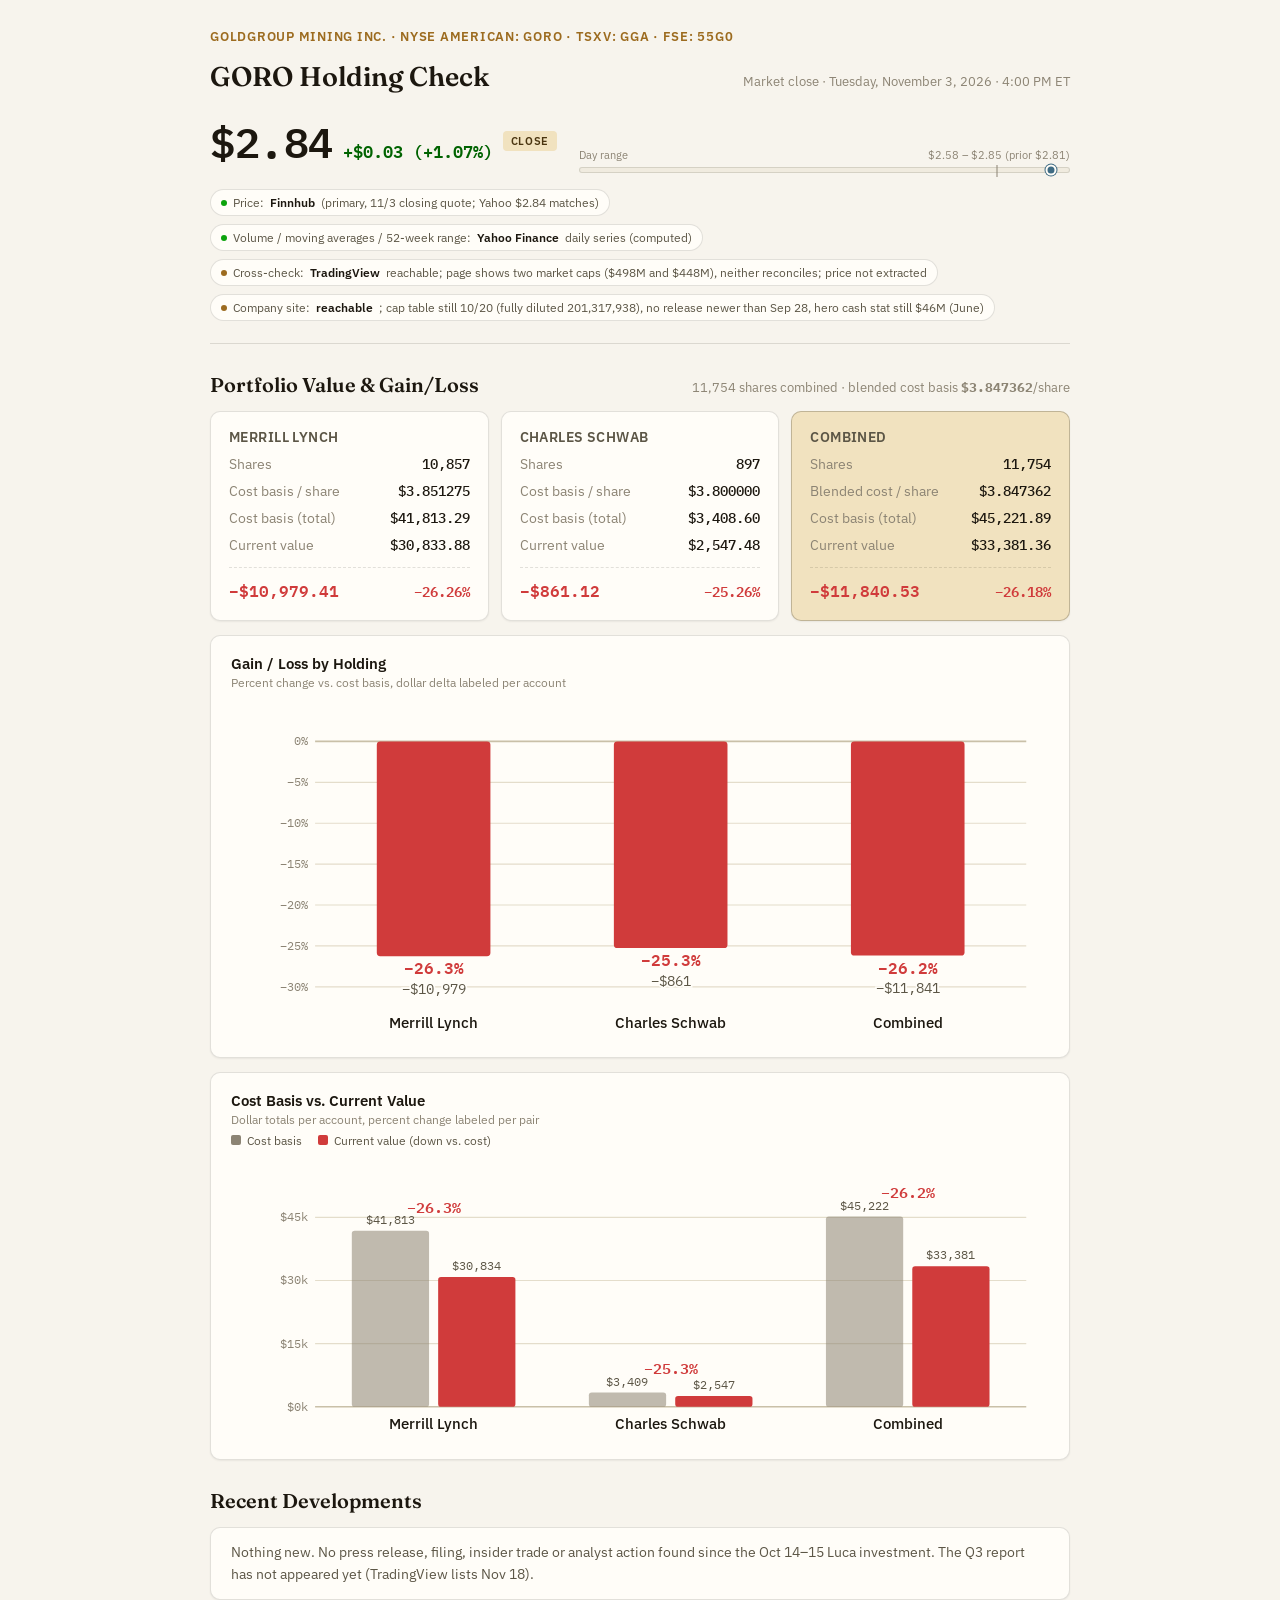
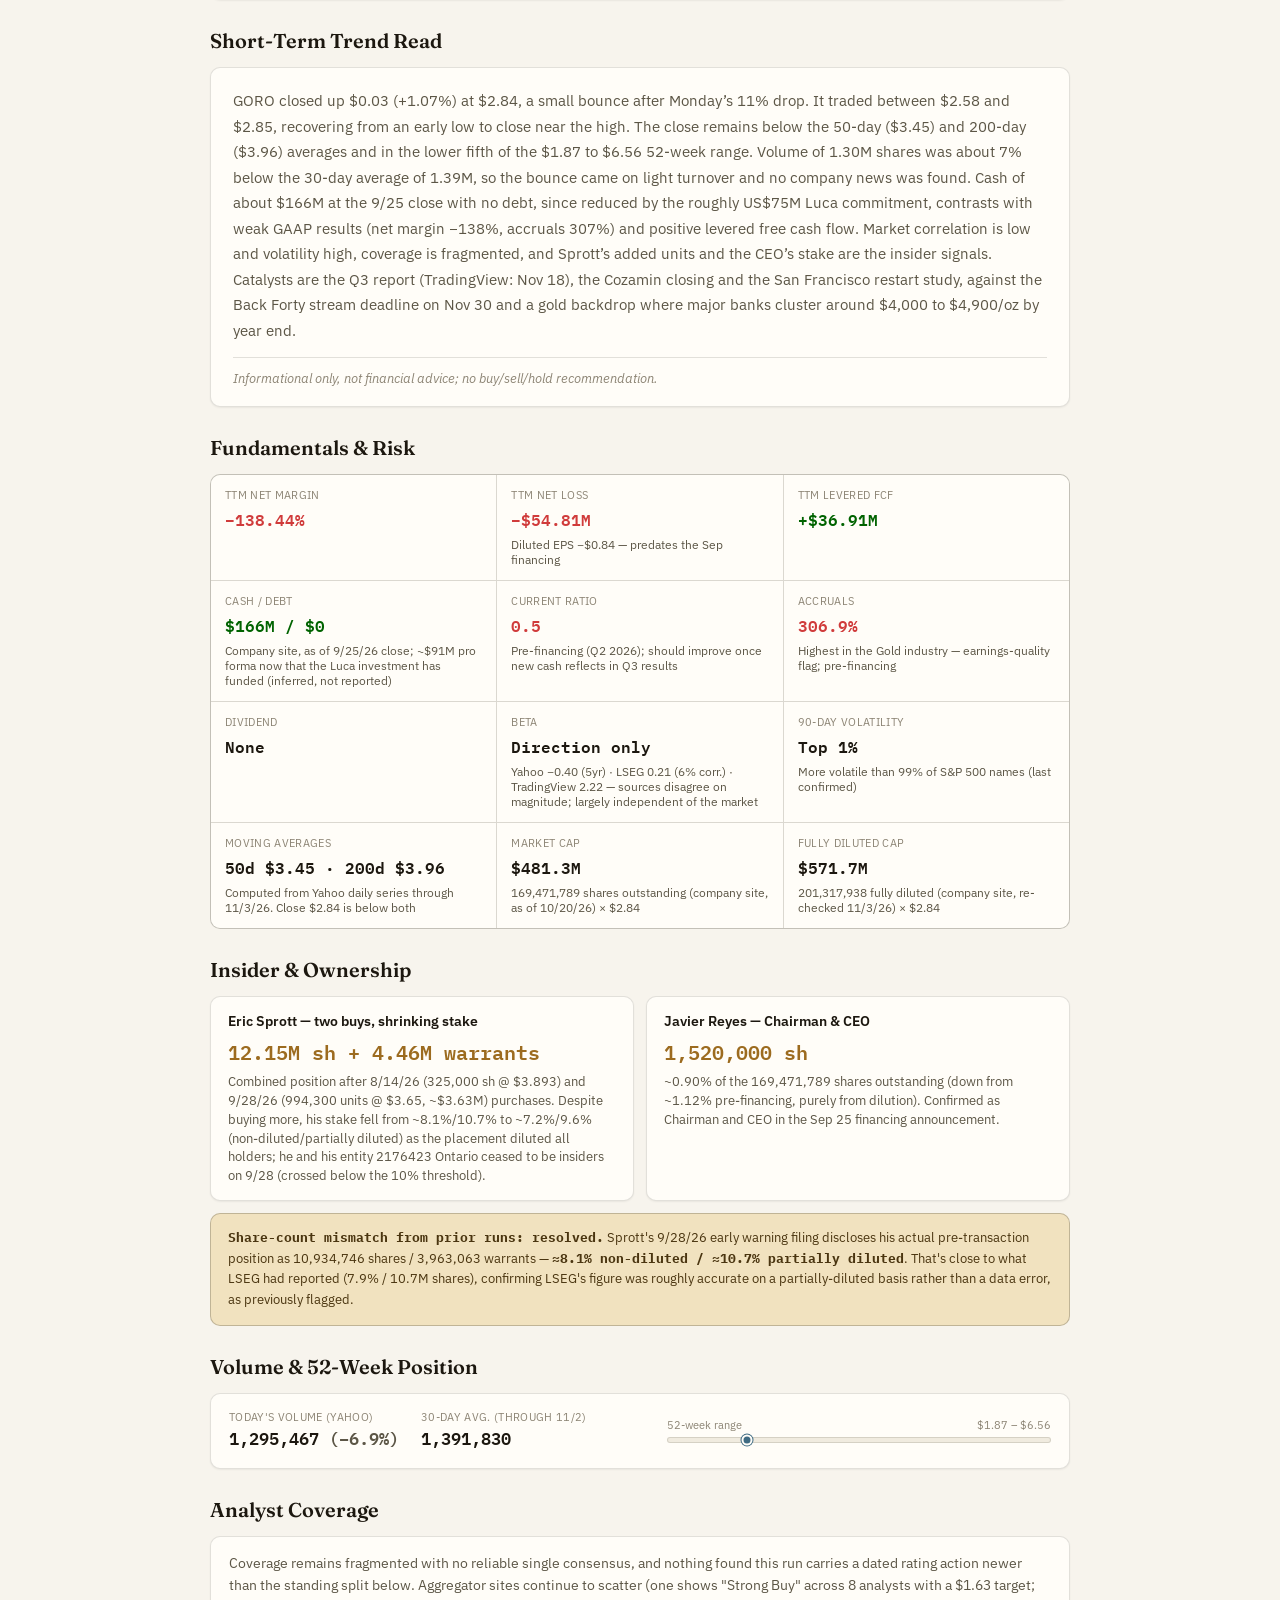
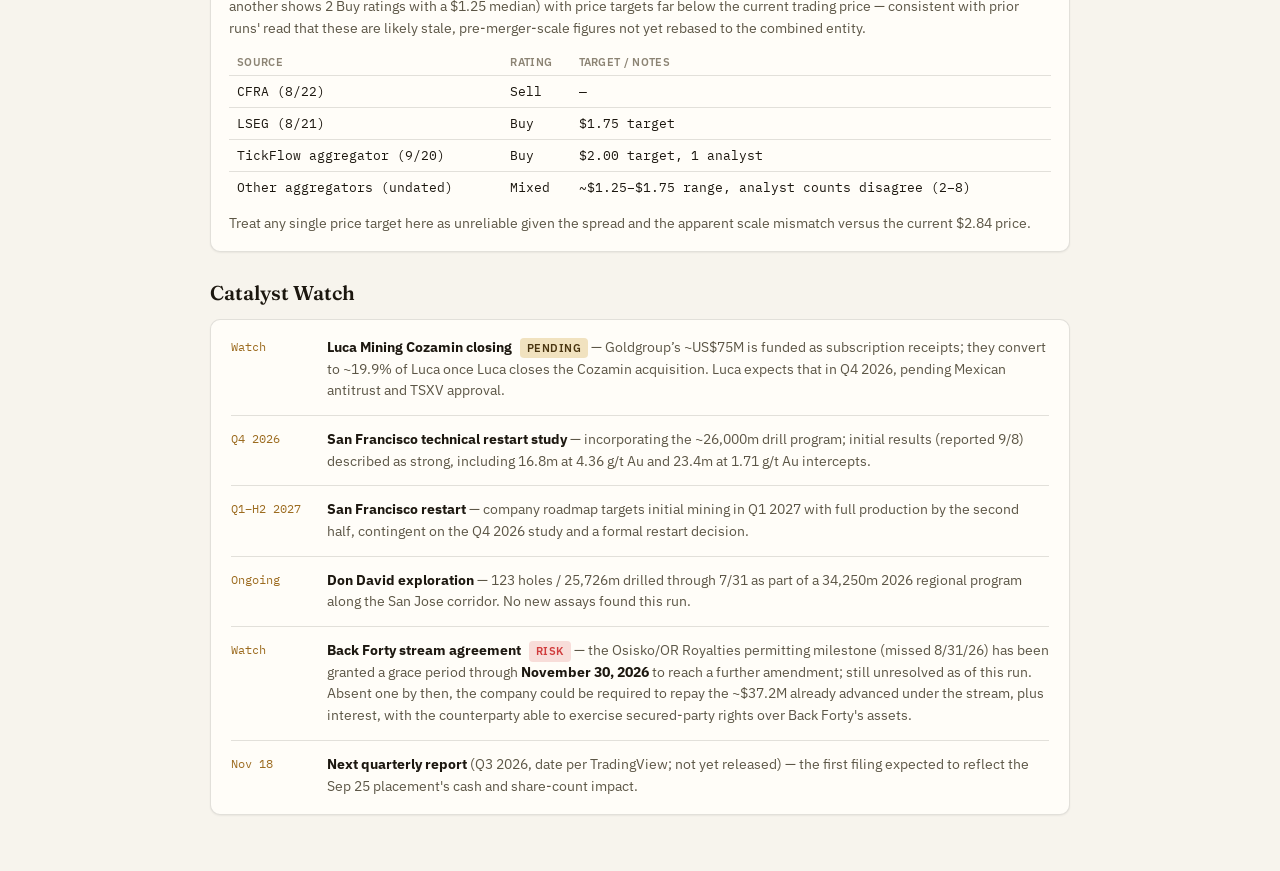
==== commit 5b46e05d: "GORO holding check 2026-11-03 close $2.84 (+1.07%) Co-Authored-By: Claude Sonnet 5.5 <noreply@anthro" ====
--- a/artifacts/goro-holding-check.html
+++ b/artifacts/goro-holding-check.html
@@ -351,35 +351,35 @@
 
 <div class="wrap">
 
-  <!-- ============ HEADER (2026-11-02 close) ============ -->
+  <!-- ============ HEADER (2026-11-03 close) ============ -->
   <header class="masthead">
     <div class="eyebrow">Goldgroup Mining Inc. &middot; NYSE American: GORO &middot; TSXV: GGA &middot; FSE: 55G0</div>
     <div class="title-row">
       <h1>GORO Holding Check</h1>
-      <div class="timestamp">Market close &middot; Monday, November 2, 2026 &middot; 4:00&nbsp;PM ET</div>
+      <div class="timestamp">Market close &middot; Tuesday, November 3, 2026 &middot; 4:00&nbsp;PM ET</div>
     </div>
 
     <div class="price-row">
       <div class="price-block">
-        <span class="price-value tabular">$2.81</span>
-        <span class="price-delta tabular down">&minus;$0.35 (&minus;11.08%)</span>
+        <span class="price-value tabular">$2.84</span>
+        <span class="price-delta tabular up">+$0.03 (+1.07%)</span>
         <span class="close-badge">Close</span>
       </div>
 
       <div class="range-viz">
-        <div class="range-label"><span>Day range</span><span class="tabular">$2.81 &ndash; $3.19 (prior $3.16)</span></div>
+        <div class="range-label"><span>Day range</span><span class="tabular">$2.58 &ndash; $2.85 (prior $2.81)</span></div>
         <div class="range-track">
-          <div class="range-tick" style="left:92.1%;" title="Prior close $3.16"></div>
-          <div class="range-dot" style="left:0%;" title="Close $2.81 (day low)"></div>
+          <div class="range-tick" style="left:85.2%;" title="Prior close $2.81"></div>
+          <div class="range-dot" style="left:96.3%;" title="Close $2.84"></div>
         </div>
       </div>
     </div>
 
     <div class="badges">
-      <span class="badge"><i class="dot"></i>Price: <strong>Finnhub</strong> (primary, 11/2 closing quote; Yahoo $2.81 matches)</span>
+      <span class="badge"><i class="dot"></i>Price: <strong>Finnhub</strong> (primary, 11/3 closing quote; Yahoo $2.84 matches)</span>
       <span class="badge"><i class="dot"></i>Volume / moving averages / 52-week range: <strong>Yahoo Finance</strong> daily series (computed)</span>
-      <span class="badge"><i class="dot warn"></i>Cross-check: <strong>TradingView</strong> reachable, market cap $498M (pre-drop; implies ~$2.94 on 169.5M shares); price not extracted</span>
-      <span class="badge"><i class="dot warn"></i>Company site: <strong>reachable</strong>, fully diluted 201,317,938 unchanged; newest release listed is still Sep 28</span>
+      <span class="badge"><i class="dot warn"></i>Cross-check: <strong>TradingView</strong> reachable; page shows two market caps ($498M and $448M), neither reconciles; price not extracted</span>
+      <span class="badge"><i class="dot warn"></i>Company site: <strong>reachable</strong>; cap table still 10/20 (fully diluted 201,317,938), no release newer than Sep 28, hero cash stat still $46M (June)</span>
     </div>
   </header>
 
@@ -396,10 +396,10 @@
         <div class="stat-line"><span class="k">Shares</span><span class="v tabular">10,857</span></div>
         <div class="stat-line"><span class="k">Cost basis / share</span><span class="v tabular">$3.851275</span></div>
         <div class="stat-line"><span class="k">Cost basis (total)</span><span class="v tabular">$41,813.29</span></div>
-        <div class="stat-line"><span class="k">Current value</span><span class="v tabular">$30,508.17</span></div>
+        <div class="stat-line"><span class="k">Current value</span><span class="v tabular">$30,833.88</span></div>
         <div class="delta-row">
-          <span class="delta-dollar neg tabular">&minus;$11,305.12</span>
-          <span class="delta-pct neg tabular">&minus;27.04%</span>
+          <span class="delta-dollar neg tabular">&minus;$10,979.41</span>
+          <span class="delta-pct neg tabular">&minus;26.26%</span>
         </div>
       </div>
 
@@ -408,10 +408,10 @@
         <div class="stat-line"><span class="k">Shares</span><span class="v tabular">897</span></div>
         <div class="stat-line"><span class="k">Cost basis / share</span><span class="v tabular">$3.800000</span></div>
         <div class="stat-line"><span class="k">Cost basis (total)</span><span class="v tabular">$3,408.60</span></div>
-        <div class="stat-line"><span class="k">Current value</span><span class="v tabular">$2,520.57</span></div>
+        <div class="stat-line"><span class="k">Current value</span><span class="v tabular">$2,547.48</span></div>
         <div class="delta-row">
-          <span class="delta-dollar neg tabular">&minus;$888.03</span>
-          <span class="delta-pct neg tabular">&minus;26.05%</span>
+          <span class="delta-dollar neg tabular">&minus;$861.12</span>
+          <span class="delta-pct neg tabular">&minus;25.26%</span>
         </div>
       </div>
 
@@ -420,10 +420,10 @@
         <div class="stat-line"><span class="k">Shares</span><span class="v tabular">11,754</span></div>
         <div class="stat-line"><span class="k">Blended cost / share</span><span class="v tabular">$3.847362</span></div>
         <div class="stat-line"><span class="k">Cost basis (total)</span><span class="v tabular">$45,221.89</span></div>
-        <div class="stat-line"><span class="k">Current value</span><span class="v tabular">$33,028.74</span></div>
+        <div class="stat-line"><span class="k">Current value</span><span class="v tabular">$33,381.36</span></div>
         <div class="delta-row">
-          <span class="delta-dollar neg tabular">&minus;$12,193.15</span>
-          <span class="delta-pct neg tabular">&minus;26.96%</span>
+          <span class="delta-dollar neg tabular">&minus;$11,840.53</span>
+          <span class="delta-pct neg tabular">&minus;26.18%</span>
         </div>
       </div>
 
@@ -433,7 +433,7 @@
     <div class="card chart-card">
       <h3>Gain / Loss by Holding</h3>
       <div class="chart-sub">Percent change vs. cost basis, dollar delta labeled per account</div>
-      <svg class="chart" viewBox="0 0 720 305" role="img" aria-label="Diverging bar chart of percent loss by holding: Merrill Lynch down 27.0 percent, Charles Schwab down 26.1 percent, Combined down 27.0 percent">
+      <svg class="chart" viewBox="0 0 720 305" role="img" aria-label="Diverging bar chart of percent loss by holding: Merrill Lynch down 26.3 percent, Charles Schwab down 25.3 percent, Combined down 26.2 percent">
 <g font-family="IBM Plex Mono, monospace" font-size="11" fill="var(--text-muted)">
 <line x1="74" y1="40" x2="700" y2="40" stroke="var(--baseline)" stroke-width="1.5"/><text x="68" y="43.5" text-anchor="end">0%</text>
 <line x1="74" y1="76" x2="700" y2="76" stroke="var(--grid)" stroke-width="1"/><text x="68" y="79.5" text-anchor="end">&minus;5%</text>
@@ -443,14 +443,14 @@
 <line x1="74" y1="220" x2="700" y2="220" stroke="var(--grid)" stroke-width="1"/><text x="68" y="223.5" text-anchor="end">&minus;25%</text>
 <line x1="74" y1="256" x2="700" y2="256" stroke="var(--grid)" stroke-width="1"/><text x="68" y="259.5" text-anchor="end">&minus;30%</text>
 </g><g>
-<rect x="128.33" y="40" width="100" height="194.67" rx="3" fill="var(--critical)"><title>Merrill Lynch: &minus;$11,305.12 (&minus;27.04%)</title></rect>
-<rect x="337.00" y="40" width="100" height="187.58" rx="3" fill="var(--critical)"><title>Charles Schwab: &minus;$888.03 (&minus;26.05%)</title></rect>
-<rect x="545.67" y="40" width="100" height="194.13" rx="3" fill="var(--critical)"><title>Combined: &minus;$12,193.15 (&minus;26.96%)</title></rect>
+<rect x="128.33" y="40" width="100" height="189.06" rx="3" fill="var(--critical)"><title>Merrill Lynch: &minus;$10,979.41 (&minus;26.26%)</title></rect>
+<rect x="337.00" y="40" width="100" height="181.89" rx="3" fill="var(--critical)"><title>Charles Schwab: &minus;$861.12 (&minus;25.26%)</title></rect>
+<rect x="545.67" y="40" width="100" height="188.52" rx="3" fill="var(--critical)"><title>Combined: &minus;$11,840.53 (&minus;26.18%)</title></rect>
 </g>
 <g text-anchor="middle" font-family="IBM Plex Mono, monospace" paint-order="stroke" stroke="var(--surface)" stroke-width="3">
-<text x="178.33" y="251.17" font-size="14" font-weight="600" fill="var(--critical)">&minus;27.0%</text><text x="178.33" y="268.17" font-size="12.5" fill="var(--text-secondary)">&minus;$11,305</text>
-<text x="387.0" y="244.08" font-size="14" font-weight="600" fill="var(--critical)">&minus;26.1%</text><text x="387.0" y="261.08" font-size="12.5" fill="var(--text-secondary)">&minus;$888</text>
-<text x="595.67" y="250.63" font-size="14" font-weight="600" fill="var(--critical)">&minus;27.0%</text><text x="595.67" y="267.63" font-size="12.5" fill="var(--text-secondary)">&minus;$12,193</text>
+<text x="178.33" y="245.06" font-size="14" font-weight="600" fill="var(--critical)">&minus;26.3%</text><text x="178.33" y="262.06" font-size="12.5" fill="var(--text-secondary)">&minus;$10,979</text>
+<text x="387.0" y="237.89" font-size="14" font-weight="600" fill="var(--critical)">&minus;25.3%</text><text x="387.0" y="254.89" font-size="12.5" fill="var(--text-secondary)">&minus;$861</text>
+<text x="595.67" y="244.52" font-size="14" font-weight="600" fill="var(--critical)">&minus;26.2%</text><text x="595.67" y="261.52" font-size="12.5" fill="var(--text-secondary)">&minus;$11,841</text>
 </g>
 <g text-anchor="middle" font-family="IBM Plex Sans, sans-serif" font-size="13.5" font-weight="500" fill="var(--text-primary)"><text x="178.33" y="292">Merrill Lynch</text><text x="387.0" y="292">Charles Schwab</text><text x="595.67" y="292">Combined</text></g>
 </svg>
@@ -464,7 +464,7 @@
         <span><i style="background:var(--text-muted);"></i>Cost basis</span>
         <span><i style="background:var(--critical);"></i>Current value (down vs. cost)</span>
       </div>
-      <svg class="chart" viewBox="0 0 720 260" role="img" aria-label="Grouped bar chart comparing cost basis to current value; Merrill Lynch down 27.0%, Charles Schwab down 26.1%, Combined down 27.0%">
+      <svg class="chart" viewBox="0 0 720 260" role="img" aria-label="Grouped bar chart comparing cost basis to current value; Merrill Lynch down 26.3%, Charles Schwab down 25.3%, Combined down 26.2%">
 <g font-family="IBM Plex Mono, monospace" font-size="11" fill="var(--text-muted)">
 <line x1="74" y1="170.44" x2="700" y2="170.44" stroke="var(--grid)" stroke-width="1"/><text x="68" y="173.94" text-anchor="end">$15k</text>
 <line x1="74" y1="114.88" x2="700" y2="114.88" stroke="var(--grid)" stroke-width="1"/><text x="68" y="118.38" text-anchor="end">$30k</text>
@@ -472,22 +472,22 @@
 <line x1="74" y1="226.00" x2="700" y2="226.00" stroke="var(--baseline)" stroke-width="1.5"/><text x="68" y="229.50" text-anchor="end">$0k</text></g>
 <g>
 <rect x="106.33" y="71.12" width="68" height="154.88" rx="2.5" fill="var(--text-muted)" opacity="0.55"><title>Merrill Lynch cost basis: $41,813</title></rect>
-<rect x="182.33" y="113.00" width="68" height="113.00" rx="2.5" fill="var(--critical)"><title>Merrill Lynch current value: $30,508 (&minus;27.0%)</title></rect>
+<rect x="182.33" y="111.79" width="68" height="114.21" rx="2.5" fill="var(--critical)"><title>Merrill Lynch current value: $30,834 (&minus;26.3%)</title></rect>
 <text x="140.33" y="65.12" font-family="IBM Plex Mono, monospace" text-anchor="middle" font-size="10.5" fill="var(--text-secondary)">$41,813</text>
-<text x="216.33" y="107.00" font-family="IBM Plex Mono, monospace" text-anchor="middle" font-size="10.5" fill="var(--text-secondary)">$30,508</text>
-<text x="178.33" y="55.12" font-family="IBM Plex Mono, monospace" text-anchor="middle" font-size="13.5" font-weight="600" fill="var(--critical)">&minus;27.0%</text></g>
+<text x="216.33" y="105.79" font-family="IBM Plex Mono, monospace" text-anchor="middle" font-size="10.5" fill="var(--text-secondary)">$30,834</text>
+<text x="178.33" y="55.12" font-family="IBM Plex Mono, monospace" text-anchor="middle" font-size="13.5" font-weight="600" fill="var(--critical)">&minus;26.3%</text></g>
 <g>
 <rect x="315.00" y="213.37" width="68" height="12.63" rx="2.5" fill="var(--text-muted)" opacity="0.55"><title>Charles Schwab cost basis: $3,409</title></rect>
-<rect x="391.00" y="216.66" width="68" height="9.34" rx="2.5" fill="var(--critical)"><title>Charles Schwab current value: $2,521 (&minus;26.1%)</title></rect>
+<rect x="391.00" y="216.56" width="68" height="9.44" rx="2.5" fill="var(--critical)"><title>Charles Schwab current value: $2,547 (&minus;25.3%)</title></rect>
 <text x="349.00" y="207.37" font-family="IBM Plex Mono, monospace" text-anchor="middle" font-size="10.5" fill="var(--text-secondary)">$3,409</text>
-<text x="425.00" y="210.66" font-family="IBM Plex Mono, monospace" text-anchor="middle" font-size="10.5" fill="var(--text-secondary)">$2,521</text>
-<text x="387.0" y="197.37" font-family="IBM Plex Mono, monospace" text-anchor="middle" font-size="13.5" font-weight="600" fill="var(--critical)">&minus;26.1%</text></g>
+<text x="425.00" y="210.56" font-family="IBM Plex Mono, monospace" text-anchor="middle" font-size="10.5" fill="var(--text-secondary)">$2,547</text>
+<text x="387.0" y="197.37" font-family="IBM Plex Mono, monospace" text-anchor="middle" font-size="13.5" font-weight="600" fill="var(--critical)">&minus;25.3%</text></g>
 <g>
 <rect x="523.67" y="58.50" width="68" height="167.50" rx="2.5" fill="var(--text-muted)" opacity="0.55"><title>Combined cost basis: $45,222</title></rect>
-<rect x="599.67" y="103.66" width="68" height="122.34" rx="2.5" fill="var(--critical)"><title>Combined current value: $33,029 (&minus;27.0%)</title></rect>
+<rect x="599.67" y="102.36" width="68" height="123.64" rx="2.5" fill="var(--critical)"><title>Combined current value: $33,381 (&minus;26.2%)</title></rect>
 <text x="557.67" y="52.50" font-family="IBM Plex Mono, monospace" text-anchor="middle" font-size="10.5" fill="var(--text-secondary)">$45,222</text>
-<text x="633.67" y="97.66" font-family="IBM Plex Mono, monospace" text-anchor="middle" font-size="10.5" fill="var(--text-secondary)">$33,029</text>
-<text x="595.67" y="42.50" font-family="IBM Plex Mono, monospace" text-anchor="middle" font-size="13.5" font-weight="600" fill="var(--critical)">&minus;27.0%</text></g>
+<text x="633.67" y="96.36" font-family="IBM Plex Mono, monospace" text-anchor="middle" font-size="10.5" fill="var(--text-secondary)">$33,381</text>
+<text x="595.67" y="42.50" font-family="IBM Plex Mono, monospace" text-anchor="middle" font-size="13.5" font-weight="600" fill="var(--critical)">&minus;26.2%</text></g>
 <g text-anchor="middle" font-family="IBM Plex Sans, sans-serif" font-size="13.5" font-weight="500" fill="var(--text-primary)"><text x="178.33" y="246">Merrill Lynch</text><text x="387.0" y="246">Charles Schwab</text><text x="595.67" y="246">Combined</text></g>
 </svg>
     </div>
@@ -497,7 +497,7 @@
   <section id="news">
     <div class="section-head"><h2>Recent Developments</h2></div>
     <div class="card">
-      <div class="news-list" style="padding:14px 20px;"><div class="news-body">Nothing new. No press release, filing, insider trade or analyst action found since the Oct 14&ndash;15 Luca investment already reported. The &minus;11.08% drop has no stated catalyst; the Q3 report is expected as early as tomorrow.</div></div>
+      <div class="news-list" style="padding:14px 20px;"><div class="news-body">Nothing new. No press release, filing, insider trade or analyst action found since the Oct 14&ndash;15 Luca investment. The Q3 report has not appeared yet (TradingView lists Nov 18).</div></div>
     </div>
   </section>
 
@@ -505,7 +505,7 @@
   <section id="trend">
     <div class="section-head"><h2>Short-Term Trend Read</h2></div>
     <div class="card trend-card">
-      <p>GORO closed down $0.35 (&minus;11.08%) at $2.81, the day&rsquo;s low, after opening at $3.19 (the day&rsquo;s high) and extending Friday&rsquo;s slide for a two-day drop of about 14%. The close is below the 50-day ($3.46) and 200-day ($3.97) averages and in the lower fifth of the $1.87 to $6.56 52-week range. Volume of 1.70M shares was about 22% above the 30-day average of 1.39M, far less than Friday&rsquo;s 7.14M, so the drop came on only moderately elevated turnover and no company news was found. Cash of about $166M at the 9/25 close with no debt, since reduced by the roughly US$75M Luca commitment, contrasts with weak GAAP results (net margin &minus;138%, accruals 307%) and positive levered free cash flow. Market correlation is low and volatility high, coverage is fragmented, and Sprott&rsquo;s added units and the CEO&rsquo;s stake are the insider signals. Catalysts are the Q3 report (Nov 3 estimated; TradingView says Nov 18), the Cozamin closing and the San Francisco restart study, against the Back Forty stream deadline on Nov 30 and a gold backdrop where major banks cluster around $4,000 to $4,900/oz by year end.</p>
+      <p>GORO closed up $0.03 (+1.07%) at $2.84, a small bounce after Monday&rsquo;s 11% drop. It traded between $2.58 and $2.85, recovering from an early low to close near the high. The close remains below the 50-day ($3.45) and 200-day ($3.96) averages and in the lower fifth of the $1.87 to $6.56 52-week range. Volume of 1.30M shares was about 7% below the 30-day average of 1.39M, so the bounce came on light turnover and no company news was found. Cash of about $166M at the 9/25 close with no debt, since reduced by the roughly US$75M Luca commitment, contrasts with weak GAAP results (net margin &minus;138%, accruals 307%) and positive levered free cash flow. Market correlation is low and volatility high, coverage is fragmented, and Sprott&rsquo;s added units and the CEO&rsquo;s stake are the insider signals. Catalysts are the Q3 report (TradingView: Nov 18), the Cozamin closing and the San Francisco restart study, against the Back Forty stream deadline on Nov 30 and a gold backdrop where major banks cluster around $4,000 to $4,900/oz by year end.</p>
       <div class="disclaimer">Informational only, not financial advice; no buy/sell/hold recommendation.</div>
     </div>
   </section>
@@ -523,9 +523,9 @@
       <div class="fund-cell"><span class="k">Dividend</span><span class="v">None</span></div>
       <div class="fund-cell"><span class="k">Beta</span><span class="v">Direction only</span><span class="sub">Yahoo &minus;0.40 (5yr) &middot; LSEG 0.21 (6% corr.) &middot; TradingView 2.22 &mdash; sources disagree on magnitude; largely independent of the market</span></div>
       <div class="fund-cell"><span class="k">90-Day Volatility</span><span class="v">Top 1%</span><span class="sub">More volatile than 99% of S&amp;P 500 names (last confirmed)</span></div>
-      <div class="fund-cell"><span class="k">Moving Averages</span><span class="v">50d $3.46 &middot; 200d $3.97</span><span class="sub">Computed from Yahoo daily series through 11/2/26. Close $2.81 is below both</span></div>
-      <div class="fund-cell"><span class="k">Market Cap</span><span class="v">$476.2M</span><span class="sub">169,471,789 shares outstanding (company site, as of 10/20/26) &times; $2.81</span></div>
-      <div class="fund-cell"><span class="k">Fully Diluted Cap</span><span class="v">$565.7M</span><span class="sub">201,317,938 fully diluted (company site, re-checked 11/2/26) &times; $2.81</span></div>
+      <div class="fund-cell"><span class="k">Moving Averages</span><span class="v">50d $3.45 &middot; 200d $3.96</span><span class="sub">Computed from Yahoo daily series through 11/3/26. Close $2.84 is below both</span></div>
+      <div class="fund-cell"><span class="k">Market Cap</span><span class="v">$481.3M</span><span class="sub">169,471,789 shares outstanding (company site, as of 10/20/26) &times; $2.84</span></div>
+      <div class="fund-cell"><span class="k">Fully Diluted Cap</span><span class="v">$571.7M</span><span class="sub">201,317,938 fully diluted (company site, re-checked 11/3/26) &times; $2.84</span></div>
     </div>
   </section>
 
@@ -555,13 +555,13 @@
     <div class="card volume-card">
       <div class="volume-grid">
         <div class="vol-stats">
-          <div class="vol-stat"><div class="k">Today's Volume (Yahoo)</div><div class="v tabular">1,700,785 <span style="color:var(--text-secondary)">(+22.0%)</span></div></div>
-          <div class="vol-stat"><div class="k">30-Day Avg. (through 10/30)</div><div class="v tabular">1,393,917</div></div>
+          <div class="vol-stat"><div class="k">Today's Volume (Yahoo)</div><div class="v tabular">1,295,467 <span style="color:var(--text-secondary)">(&minus;6.9%)</span></div></div>
+          <div class="vol-stat"><div class="k">30-Day Avg. (through 11/2)</div><div class="v tabular">1,391,830</div></div>
         </div>
         <div class="range-viz">
           <div class="range-label"><span>52-week range</span><span class="tabular">$1.87 &ndash; $6.56</span></div>
           <div class="range-track">
-            <div class="range-dot" style="left:20.0%;" title="Close $2.81"></div>
+            <div class="range-dot" style="left:20.7%;" title="Close $2.84"></div>
           </div>
         </div>
       </div>
@@ -581,7 +581,7 @@
         <tr><td>TickFlow aggregator (9/20)</td><td>Buy</td><td>$2.00 target, 1 analyst</td></tr>
         <tr><td>Other aggregators (undated)</td><td>Mixed</td><td>~$1.25&ndash;$1.75 range, analyst counts disagree (2&ndash;8)</td></tr>
       </table>
-      <p>Treat any single price target here as unreliable given the spread and the apparent scale mismatch versus the current $2.81 price.</p>
+      <p>Treat any single price target here as unreliable given the spread and the apparent scale mismatch versus the current $2.84 price.</p>
     </div>
   </section>
 
@@ -611,8 +611,8 @@
           <div class="cat-body"><strong>Back Forty stream agreement</strong><span class="cat-status risk">Risk</span> &mdash; the Osisko/OR Royalties permitting milestone (missed 8/31/26) has been granted a grace period through <strong>November 30, 2026</strong> to reach a further amendment; still unresolved as of this run. Absent one by then, the company could be required to repay the ~$37.2M already advanced under the stream, plus interest, with the counterparty able to exercise secured-party rights over Back Forty's assets.</div>
         </div>
         <div class="catalyst-item">
-          <div class="cat-date">Nov 3</div>
-          <div class="cat-body"><strong>Next quarterly report</strong> (Q3 2026, estimated Nov 3 per stockanalysis.com; TradingView lists Nov 18) &mdash; the first filing expected to reflect the Sep 25 placement's cash and share-count impact.</div>
+          <div class="cat-date">Nov 18</div>
+          <div class="cat-body"><strong>Next quarterly report</strong> (Q3 2026, date per TradingView; not yet released) &mdash; the first filing expected to reflect the Sep 25 placement's cash and share-count impact.</div>
         </div>
       </div>
     </div>
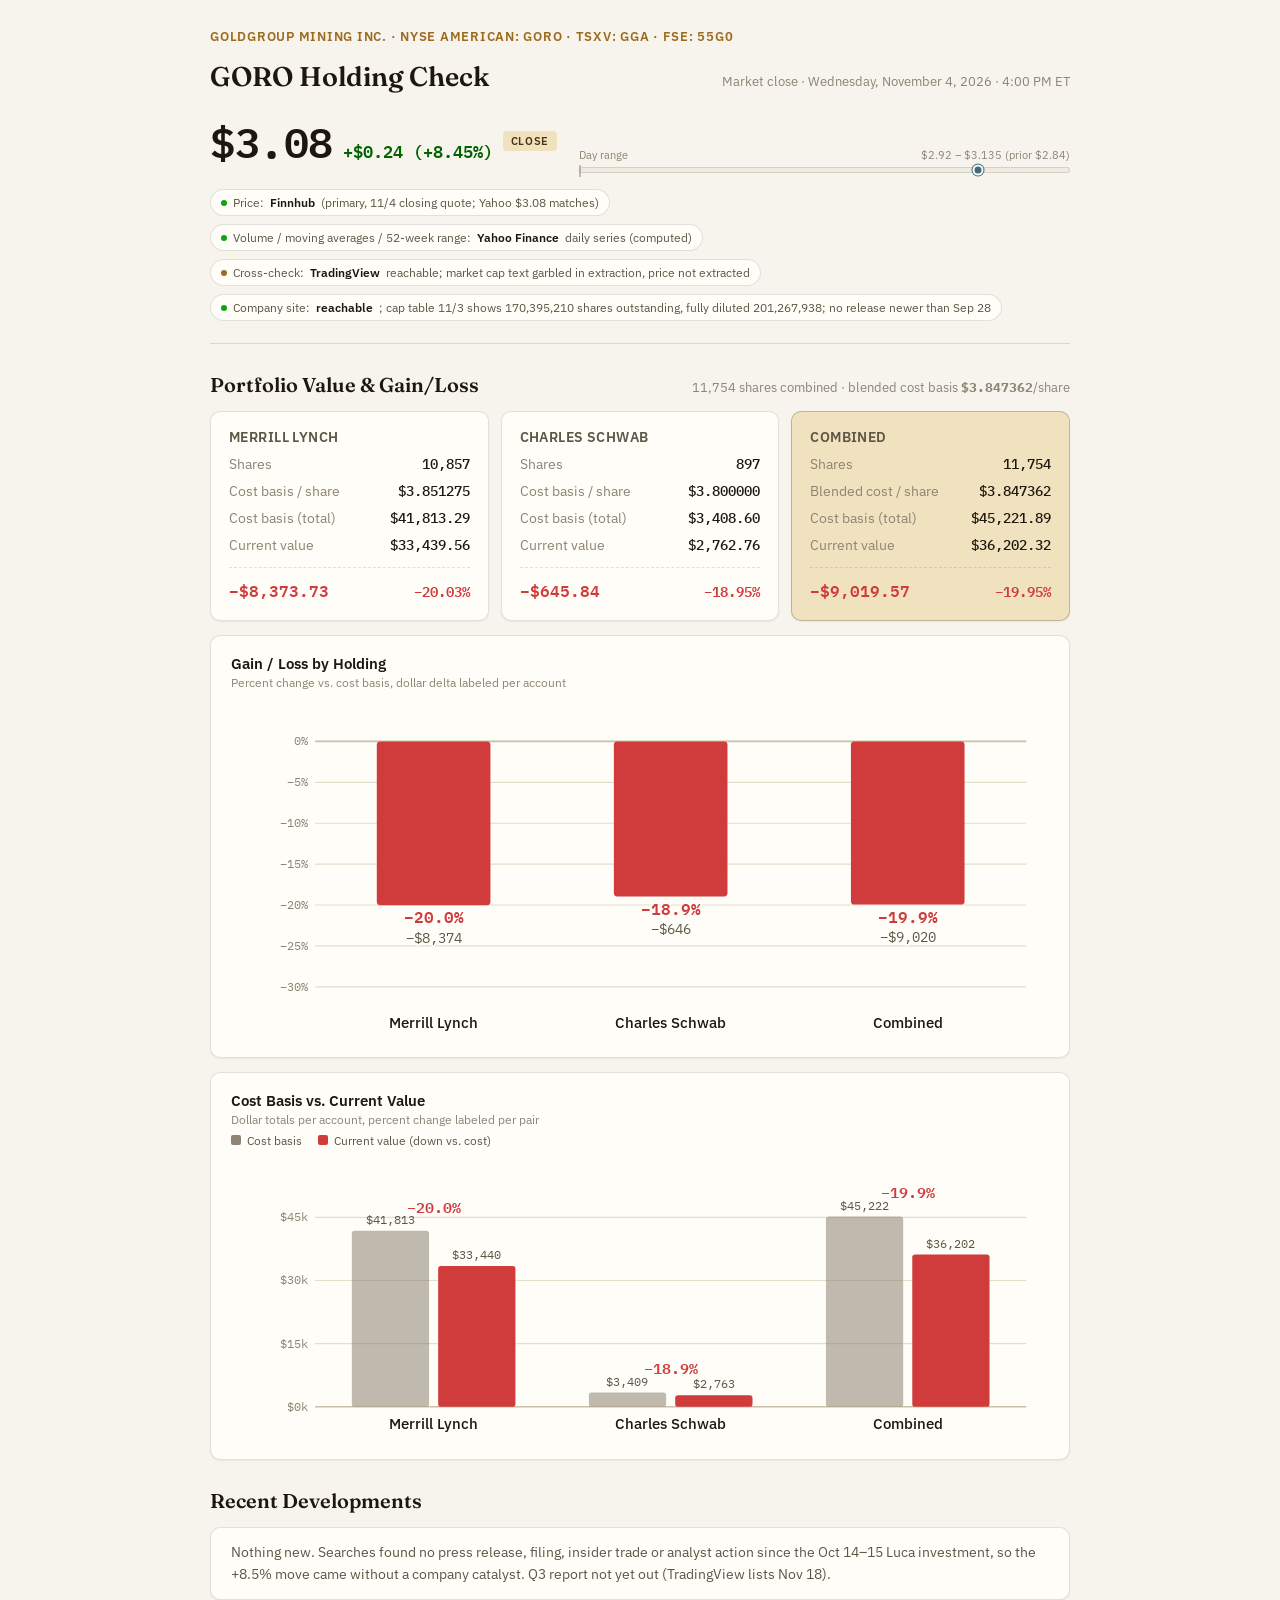
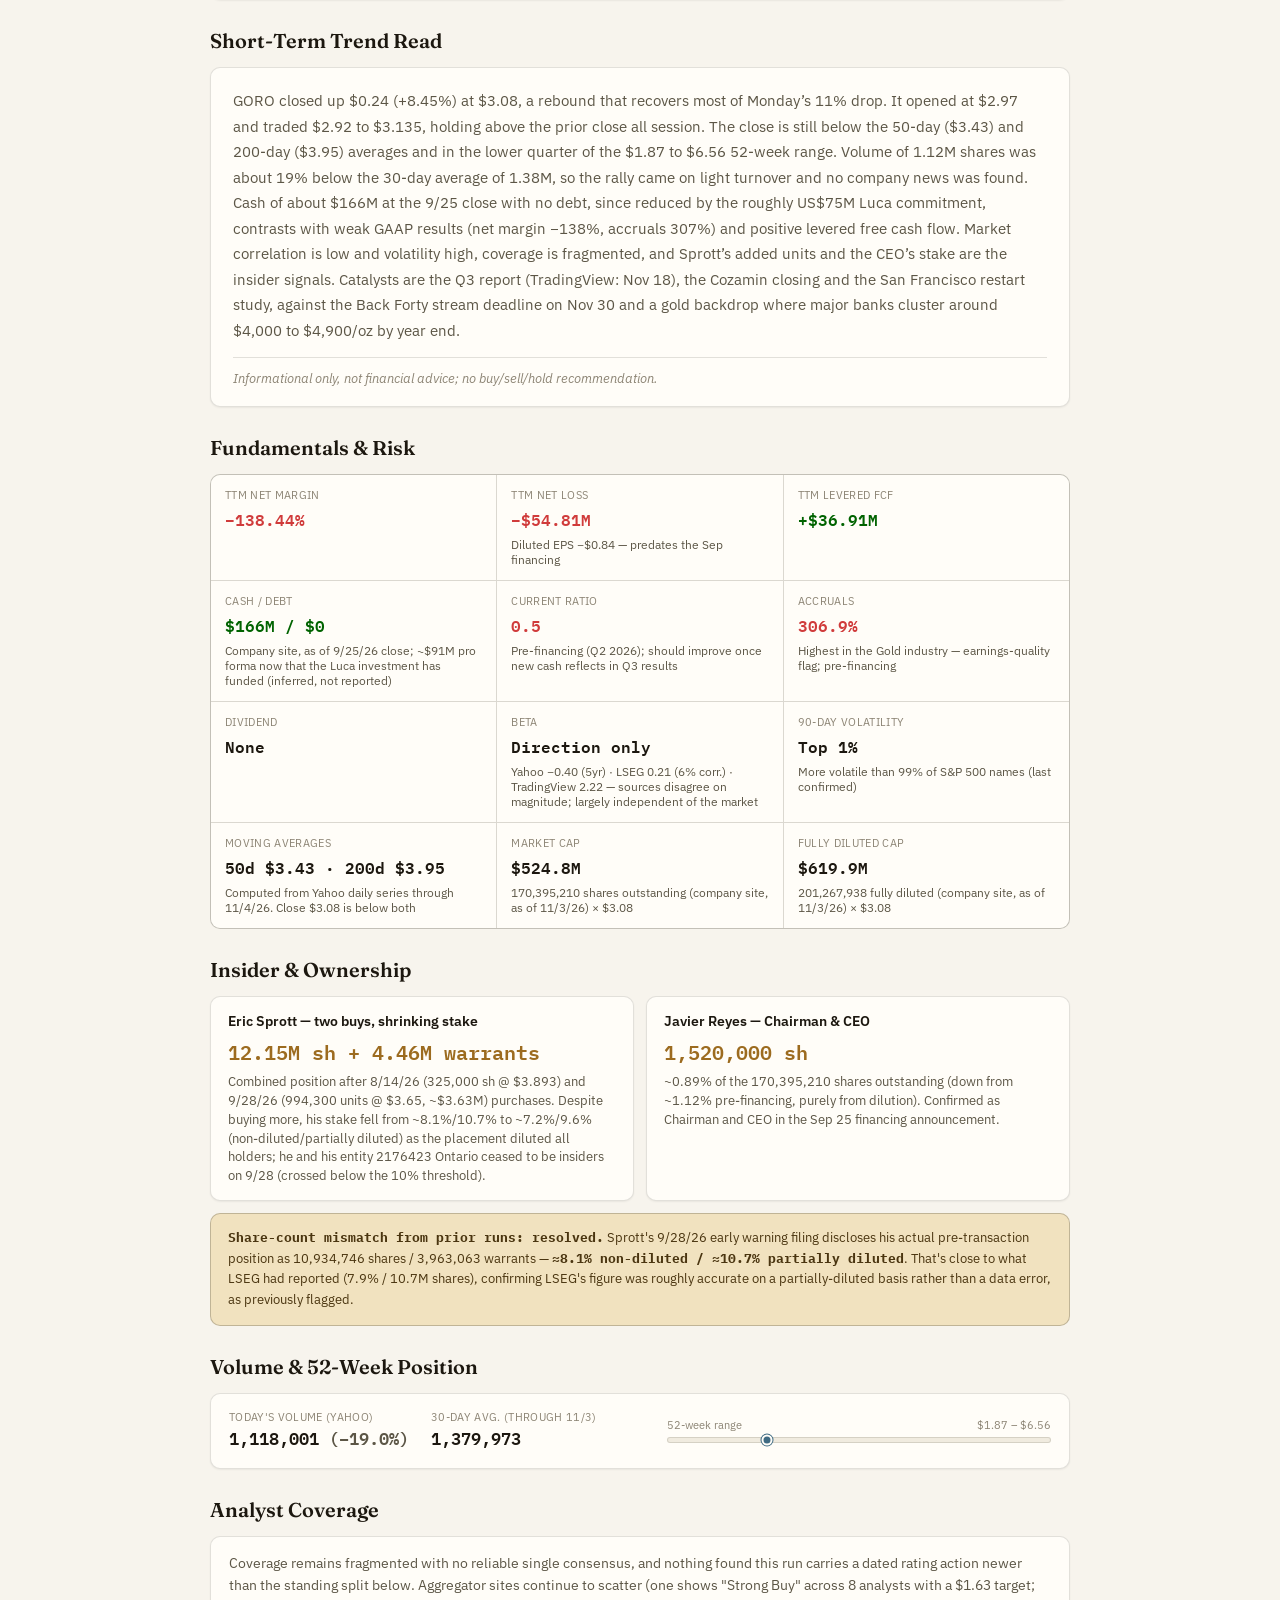
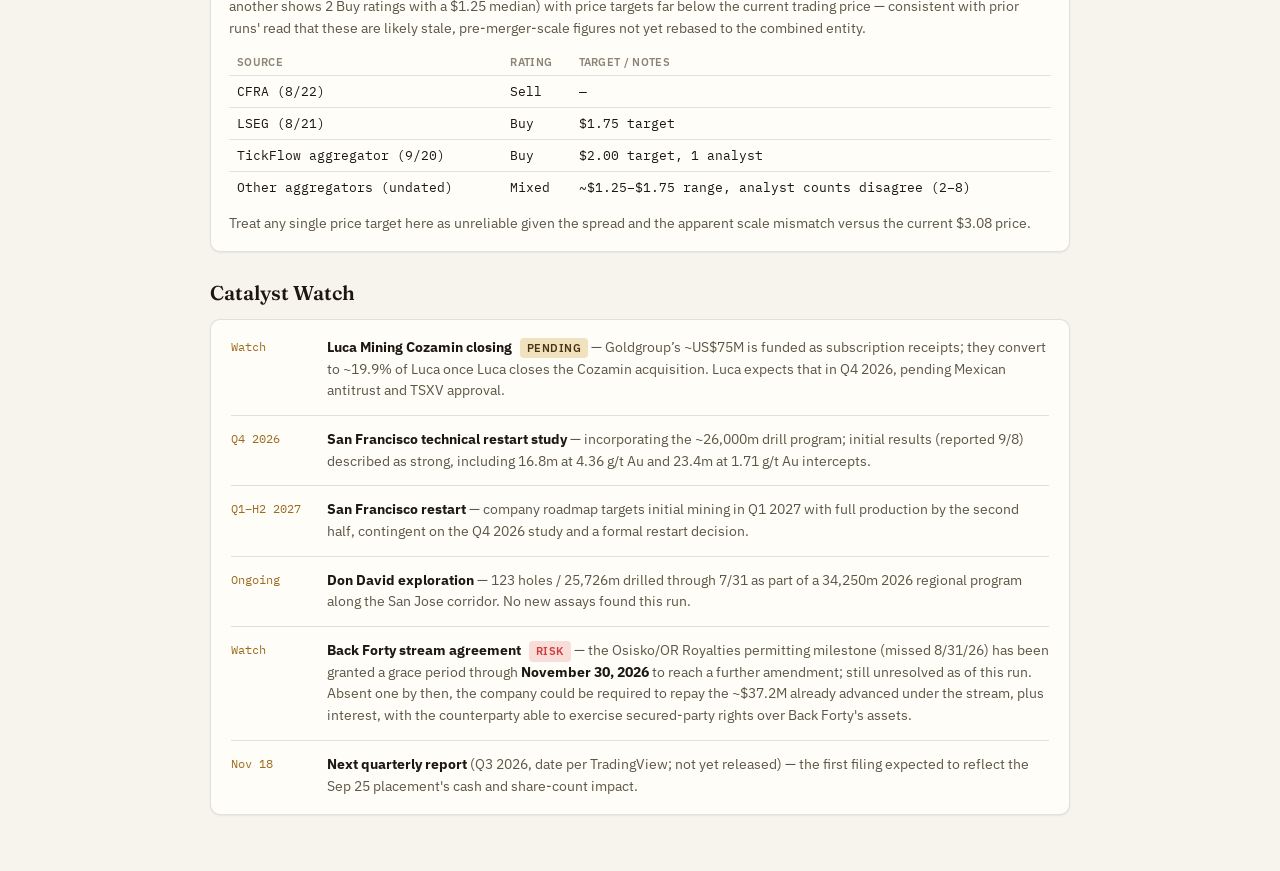
==== commit d8c9e370: "GORO holding check 2026-11-04 close $3.08 (+8.45%) Co-Authored-By: Claude Sonnet 5.5 <noreply@anthro" ====
--- a/artifacts/goro-holding-check.html
+++ b/artifacts/goro-holding-check.html
@@ -356,30 +356,30 @@
     <div class="eyebrow">Goldgroup Mining Inc. &middot; NYSE American: GORO &middot; TSXV: GGA &middot; FSE: 55G0</div>
     <div class="title-row">
       <h1>GORO Holding Check</h1>
-      <div class="timestamp">Market close &middot; Tuesday, November 3, 2026 &middot; 4:00&nbsp;PM ET</div>
+      <div class="timestamp">Market close &middot; Wednesday, November 4, 2026 &middot; 4:00&nbsp;PM ET</div>
     </div>
 
     <div class="price-row">
       <div class="price-block">
-        <span class="price-value tabular">$2.84</span>
-        <span class="price-delta tabular up">+$0.03 (+1.07%)</span>
+        <span class="price-value tabular">$3.08</span>
+        <span class="price-delta tabular up">+$0.24 (+8.45%)</span>
         <span class="close-badge">Close</span>
       </div>
 
       <div class="range-viz">
-        <div class="range-label"><span>Day range</span><span class="tabular">$2.58 &ndash; $2.85 (prior $2.81)</span></div>
+        <div class="range-label"><span>Day range</span><span class="tabular">$2.92 &ndash; $3.135 (prior $2.84)</span></div>
         <div class="range-track">
-          <div class="range-tick" style="left:85.2%;" title="Prior close $2.81"></div>
-          <div class="range-dot" style="left:96.3%;" title="Close $2.84"></div>
+          <div class="range-tick" style="left:0%;" title="Prior close $2.84"></div>
+          <div class="range-dot" style="left:81.4%;" title="Close $3.08"></div>
         </div>
       </div>
     </div>
 
     <div class="badges">
-      <span class="badge"><i class="dot"></i>Price: <strong>Finnhub</strong> (primary, 11/3 closing quote; Yahoo $2.84 matches)</span>
+      <span class="badge"><i class="dot"></i>Price: <strong>Finnhub</strong> (primary, 11/4 closing quote; Yahoo $3.08 matches)</span>
       <span class="badge"><i class="dot"></i>Volume / moving averages / 52-week range: <strong>Yahoo Finance</strong> daily series (computed)</span>
-      <span class="badge"><i class="dot warn"></i>Cross-check: <strong>TradingView</strong> reachable; page shows two market caps ($498M and $448M), neither reconciles; price not extracted</span>
-      <span class="badge"><i class="dot warn"></i>Company site: <strong>reachable</strong>; cap table still 10/20 (fully diluted 201,317,938), no release newer than Sep 28, hero cash stat still $46M (June)</span>
+      <span class="badge"><i class="dot warn"></i>Cross-check: <strong>TradingView</strong> reachable; market cap text garbled in extraction, price not extracted</span>
+      <span class="badge"><i class="dot"></i>Company site: <strong>reachable</strong>; cap table 11/3 shows 170,395,210 shares outstanding, fully diluted 201,267,938; no release newer than Sep 28</span>
     </div>
   </header>
 
@@ -396,10 +396,10 @@
         <div class="stat-line"><span class="k">Shares</span><span class="v tabular">10,857</span></div>
         <div class="stat-line"><span class="k">Cost basis / share</span><span class="v tabular">$3.851275</span></div>
         <div class="stat-line"><span class="k">Cost basis (total)</span><span class="v tabular">$41,813.29</span></div>
-        <div class="stat-line"><span class="k">Current value</span><span class="v tabular">$30,833.88</span></div>
+        <div class="stat-line"><span class="k">Current value</span><span class="v tabular">$33,439.56</span></div>
         <div class="delta-row">
-          <span class="delta-dollar neg tabular">&minus;$10,979.41</span>
-          <span class="delta-pct neg tabular">&minus;26.26%</span>
+          <span class="delta-dollar neg tabular">&minus;$8,373.73</span>
+          <span class="delta-pct neg tabular">&minus;20.03%</span>
         </div>
       </div>
 
@@ -408,10 +408,10 @@
         <div class="stat-line"><span class="k">Shares</span><span class="v tabular">897</span></div>
         <div class="stat-line"><span class="k">Cost basis / share</span><span class="v tabular">$3.800000</span></div>
         <div class="stat-line"><span class="k">Cost basis (total)</span><span class="v tabular">$3,408.60</span></div>
-        <div class="stat-line"><span class="k">Current value</span><span class="v tabular">$2,547.48</span></div>
+        <div class="stat-line"><span class="k">Current value</span><span class="v tabular">$2,762.76</span></div>
         <div class="delta-row">
-          <span class="delta-dollar neg tabular">&minus;$861.12</span>
-          <span class="delta-pct neg tabular">&minus;25.26%</span>
+          <span class="delta-dollar neg tabular">&minus;$645.84</span>
+          <span class="delta-pct neg tabular">&minus;18.95%</span>
         </div>
       </div>
 
@@ -420,10 +420,10 @@
         <div class="stat-line"><span class="k">Shares</span><span class="v tabular">11,754</span></div>
         <div class="stat-line"><span class="k">Blended cost / share</span><span class="v tabular">$3.847362</span></div>
         <div class="stat-line"><span class="k">Cost basis (total)</span><span class="v tabular">$45,221.89</span></div>
-        <div class="stat-line"><span class="k">Current value</span><span class="v tabular">$33,381.36</span></div>
+        <div class="stat-line"><span class="k">Current value</span><span class="v tabular">$36,202.32</span></div>
         <div class="delta-row">
-          <span class="delta-dollar neg tabular">&minus;$11,840.53</span>
-          <span class="delta-pct neg tabular">&minus;26.18%</span>
+          <span class="delta-dollar neg tabular">&minus;$9,019.57</span>
+          <span class="delta-pct neg tabular">&minus;19.95%</span>
         </div>
       </div>
 
@@ -433,7 +433,7 @@
     <div class="card chart-card">
       <h3>Gain / Loss by Holding</h3>
       <div class="chart-sub">Percent change vs. cost basis, dollar delta labeled per account</div>
-      <svg class="chart" viewBox="0 0 720 305" role="img" aria-label="Diverging bar chart of percent loss by holding: Merrill Lynch down 26.3 percent, Charles Schwab down 25.3 percent, Combined down 26.2 percent">
+      <svg class="chart" viewBox="0 0 720 305" role="img" aria-label="Diverging bar chart of percent loss by holding: Merrill Lynch down 20.0 percent, Charles Schwab down 18.9 percent, Combined down 19.9 percent">
 <g font-family="IBM Plex Mono, monospace" font-size="11" fill="var(--text-muted)">
 <line x1="74" y1="40" x2="700" y2="40" stroke="var(--baseline)" stroke-width="1.5"/><text x="68" y="43.5" text-anchor="end">0%</text>
 <line x1="74" y1="76" x2="700" y2="76" stroke="var(--grid)" stroke-width="1"/><text x="68" y="79.5" text-anchor="end">&minus;5%</text>
@@ -443,14 +443,14 @@
 <line x1="74" y1="220" x2="700" y2="220" stroke="var(--grid)" stroke-width="1"/><text x="68" y="223.5" text-anchor="end">&minus;25%</text>
 <line x1="74" y1="256" x2="700" y2="256" stroke="var(--grid)" stroke-width="1"/><text x="68" y="259.5" text-anchor="end">&minus;30%</text>
 </g><g>
-<rect x="128.33" y="40" width="100" height="189.06" rx="3" fill="var(--critical)"><title>Merrill Lynch: &minus;$10,979.41 (&minus;26.26%)</title></rect>
-<rect x="337.00" y="40" width="100" height="181.89" rx="3" fill="var(--critical)"><title>Charles Schwab: &minus;$861.12 (&minus;25.26%)</title></rect>
-<rect x="545.67" y="40" width="100" height="188.52" rx="3" fill="var(--critical)"><title>Combined: &minus;$11,840.53 (&minus;26.18%)</title></rect>
+<rect x="128.33" y="40" width="100" height="144.19" rx="3" fill="var(--critical)"><title>Merrill Lynch: &minus;$8,373.73 (&minus;20.03%)</title></rect>
+<rect x="337.00" y="40" width="100" height="136.42" rx="3" fill="var(--critical)"><title>Charles Schwab: &minus;$645.84 (&minus;18.95%)</title></rect>
+<rect x="545.67" y="40" width="100" height="143.61" rx="3" fill="var(--critical)"><title>Combined: &minus;$9,019.57 (&minus;19.95%)</title></rect>
 </g>
 <g text-anchor="middle" font-family="IBM Plex Mono, monospace" paint-order="stroke" stroke="var(--surface)" stroke-width="3">
-<text x="178.33" y="245.06" font-size="14" font-weight="600" fill="var(--critical)">&minus;26.3%</text><text x="178.33" y="262.06" font-size="12.5" fill="var(--text-secondary)">&minus;$10,979</text>
-<text x="387.0" y="237.89" font-size="14" font-weight="600" fill="var(--critical)">&minus;25.3%</text><text x="387.0" y="254.89" font-size="12.5" fill="var(--text-secondary)">&minus;$861</text>
-<text x="595.67" y="244.52" font-size="14" font-weight="600" fill="var(--critical)">&minus;26.2%</text><text x="595.67" y="261.52" font-size="12.5" fill="var(--text-secondary)">&minus;$11,841</text>
+<text x="178.33" y="200.19" font-size="14" font-weight="600" fill="var(--critical)">&minus;20.0%</text><text x="178.33" y="217.19" font-size="12.5" fill="var(--text-secondary)">&minus;$8,374</text>
+<text x="387.0" y="192.42" font-size="14" font-weight="600" fill="var(--critical)">&minus;18.9%</text><text x="387.0" y="209.42" font-size="12.5" fill="var(--text-secondary)">&minus;$646</text>
+<text x="595.67" y="199.61" font-size="14" font-weight="600" fill="var(--critical)">&minus;19.9%</text><text x="595.67" y="216.61" font-size="12.5" fill="var(--text-secondary)">&minus;$9,020</text>
 </g>
 <g text-anchor="middle" font-family="IBM Plex Sans, sans-serif" font-size="13.5" font-weight="500" fill="var(--text-primary)"><text x="178.33" y="292">Merrill Lynch</text><text x="387.0" y="292">Charles Schwab</text><text x="595.67" y="292">Combined</text></g>
 </svg>
@@ -464,7 +464,7 @@
         <span><i style="background:var(--text-muted);"></i>Cost basis</span>
         <span><i style="background:var(--critical);"></i>Current value (down vs. cost)</span>
       </div>
-      <svg class="chart" viewBox="0 0 720 260" role="img" aria-label="Grouped bar chart comparing cost basis to current value; Merrill Lynch down 26.3%, Charles Schwab down 25.3%, Combined down 26.2%">
+      <svg class="chart" viewBox="0 0 720 260" role="img" aria-label="Grouped bar chart comparing cost basis to current value; Merrill Lynch down 20.0%, Charles Schwab down 18.9%, Combined down 19.9%">
 <g font-family="IBM Plex Mono, monospace" font-size="11" fill="var(--text-muted)">
 <line x1="74" y1="170.44" x2="700" y2="170.44" stroke="var(--grid)" stroke-width="1"/><text x="68" y="173.94" text-anchor="end">$15k</text>
 <line x1="74" y1="114.88" x2="700" y2="114.88" stroke="var(--grid)" stroke-width="1"/><text x="68" y="118.38" text-anchor="end">$30k</text>
@@ -472,22 +472,22 @@
 <line x1="74" y1="226.00" x2="700" y2="226.00" stroke="var(--baseline)" stroke-width="1.5"/><text x="68" y="229.50" text-anchor="end">$0k</text></g>
 <g>
 <rect x="106.33" y="71.12" width="68" height="154.88" rx="2.5" fill="var(--text-muted)" opacity="0.55"><title>Merrill Lynch cost basis: $41,813</title></rect>
-<rect x="182.33" y="111.79" width="68" height="114.21" rx="2.5" fill="var(--critical)"><title>Merrill Lynch current value: $30,834 (&minus;26.3%)</title></rect>
+<rect x="182.33" y="102.14" width="68" height="123.86" rx="2.5" fill="var(--critical)"><title>Merrill Lynch current value: $33,440 (&minus;20.0%)</title></rect>
 <text x="140.33" y="65.12" font-family="IBM Plex Mono, monospace" text-anchor="middle" font-size="10.5" fill="var(--text-secondary)">$41,813</text>
-<text x="216.33" y="105.79" font-family="IBM Plex Mono, monospace" text-anchor="middle" font-size="10.5" fill="var(--text-secondary)">$30,834</text>
-<text x="178.33" y="55.12" font-family="IBM Plex Mono, monospace" text-anchor="middle" font-size="13.5" font-weight="600" fill="var(--critical)">&minus;26.3%</text></g>
+<text x="216.33" y="96.14" font-family="IBM Plex Mono, monospace" text-anchor="middle" font-size="10.5" fill="var(--text-secondary)">$33,440</text>
+<text x="178.33" y="55.12" font-family="IBM Plex Mono, monospace" text-anchor="middle" font-size="13.5" font-weight="600" fill="var(--critical)">&minus;20.0%</text></g>
 <g>
 <rect x="315.00" y="213.37" width="68" height="12.63" rx="2.5" fill="var(--text-muted)" opacity="0.55"><title>Charles Schwab cost basis: $3,409</title></rect>
-<rect x="391.00" y="216.56" width="68" height="9.44" rx="2.5" fill="var(--critical)"><title>Charles Schwab current value: $2,547 (&minus;25.3%)</title></rect>
+<rect x="391.00" y="215.77" width="68" height="10.23" rx="2.5" fill="var(--critical)"><title>Charles Schwab current value: $2,763 (&minus;18.9%)</title></rect>
 <text x="349.00" y="207.37" font-family="IBM Plex Mono, monospace" text-anchor="middle" font-size="10.5" fill="var(--text-secondary)">$3,409</text>
-<text x="425.00" y="210.56" font-family="IBM Plex Mono, monospace" text-anchor="middle" font-size="10.5" fill="var(--text-secondary)">$2,547</text>
-<text x="387.0" y="197.37" font-family="IBM Plex Mono, monospace" text-anchor="middle" font-size="13.5" font-weight="600" fill="var(--critical)">&minus;25.3%</text></g>
+<text x="425.00" y="209.77" font-family="IBM Plex Mono, monospace" text-anchor="middle" font-size="10.5" fill="var(--text-secondary)">$2,763</text>
+<text x="387.00" y="197.37" font-family="IBM Plex Mono, monospace" text-anchor="middle" font-size="13.5" font-weight="600" fill="var(--critical)">&minus;18.9%</text></g>
 <g>
 <rect x="523.67" y="58.50" width="68" height="167.50" rx="2.5" fill="var(--text-muted)" opacity="0.55"><title>Combined cost basis: $45,222</title></rect>
-<rect x="599.67" y="102.36" width="68" height="123.64" rx="2.5" fill="var(--critical)"><title>Combined current value: $33,381 (&minus;26.2%)</title></rect>
+<rect x="599.67" y="91.91" width="68" height="134.09" rx="2.5" fill="var(--critical)"><title>Combined current value: $36,202 (&minus;19.9%)</title></rect>
 <text x="557.67" y="52.50" font-family="IBM Plex Mono, monospace" text-anchor="middle" font-size="10.5" fill="var(--text-secondary)">$45,222</text>
-<text x="633.67" y="96.36" font-family="IBM Plex Mono, monospace" text-anchor="middle" font-size="10.5" fill="var(--text-secondary)">$33,381</text>
-<text x="595.67" y="42.50" font-family="IBM Plex Mono, monospace" text-anchor="middle" font-size="13.5" font-weight="600" fill="var(--critical)">&minus;26.2%</text></g>
+<text x="633.67" y="85.91" font-family="IBM Plex Mono, monospace" text-anchor="middle" font-size="10.5" fill="var(--text-secondary)">$36,202</text>
+<text x="595.67" y="42.50" font-family="IBM Plex Mono, monospace" text-anchor="middle" font-size="13.5" font-weight="600" fill="var(--critical)">&minus;19.9%</text></g>
 <g text-anchor="middle" font-family="IBM Plex Sans, sans-serif" font-size="13.5" font-weight="500" fill="var(--text-primary)"><text x="178.33" y="246">Merrill Lynch</text><text x="387.0" y="246">Charles Schwab</text><text x="595.67" y="246">Combined</text></g>
 </svg>
     </div>
@@ -497,7 +497,7 @@
   <section id="news">
     <div class="section-head"><h2>Recent Developments</h2></div>
     <div class="card">
-      <div class="news-list" style="padding:14px 20px;"><div class="news-body">Nothing new. No press release, filing, insider trade or analyst action found since the Oct 14&ndash;15 Luca investment. The Q3 report has not appeared yet (TradingView lists Nov 18).</div></div>
+      <div class="news-list" style="padding:14px 20px;"><div class="news-body">Nothing new. Searches found no press release, filing, insider trade or analyst action since the Oct 14&ndash;15 Luca investment, so the +8.5% move came without a company catalyst. Q3 report not yet out (TradingView lists Nov 18).</div></div>
     </div>
   </section>
 
@@ -505,7 +505,7 @@
   <section id="trend">
     <div class="section-head"><h2>Short-Term Trend Read</h2></div>
     <div class="card trend-card">
-      <p>GORO closed up $0.03 (+1.07%) at $2.84, a small bounce after Monday&rsquo;s 11% drop. It traded between $2.58 and $2.85, recovering from an early low to close near the high. The close remains below the 50-day ($3.45) and 200-day ($3.96) averages and in the lower fifth of the $1.87 to $6.56 52-week range. Volume of 1.30M shares was about 7% below the 30-day average of 1.39M, so the bounce came on light turnover and no company news was found. Cash of about $166M at the 9/25 close with no debt, since reduced by the roughly US$75M Luca commitment, contrasts with weak GAAP results (net margin &minus;138%, accruals 307%) and positive levered free cash flow. Market correlation is low and volatility high, coverage is fragmented, and Sprott&rsquo;s added units and the CEO&rsquo;s stake are the insider signals. Catalysts are the Q3 report (TradingView: Nov 18), the Cozamin closing and the San Francisco restart study, against the Back Forty stream deadline on Nov 30 and a gold backdrop where major banks cluster around $4,000 to $4,900/oz by year end.</p>
+      <p>GORO closed up $0.24 (+8.45%) at $3.08, a rebound that recovers most of Monday&rsquo;s 11% drop. It opened at $2.97 and traded $2.92 to $3.135, holding above the prior close all session. The close is still below the 50-day ($3.43) and 200-day ($3.95) averages and in the lower quarter of the $1.87 to $6.56 52-week range. Volume of 1.12M shares was about 19% below the 30-day average of 1.38M, so the rally came on light turnover and no company news was found. Cash of about $166M at the 9/25 close with no debt, since reduced by the roughly US$75M Luca commitment, contrasts with weak GAAP results (net margin &minus;138%, accruals 307%) and positive levered free cash flow. Market correlation is low and volatility high, coverage is fragmented, and Sprott&rsquo;s added units and the CEO&rsquo;s stake are the insider signals. Catalysts are the Q3 report (TradingView: Nov 18), the Cozamin closing and the San Francisco restart study, against the Back Forty stream deadline on Nov 30 and a gold backdrop where major banks cluster around $4,000 to $4,900/oz by year end.</p>
       <div class="disclaimer">Informational only, not financial advice; no buy/sell/hold recommendation.</div>
     </div>
   </section>
@@ -523,9 +523,9 @@
       <div class="fund-cell"><span class="k">Dividend</span><span class="v">None</span></div>
       <div class="fund-cell"><span class="k">Beta</span><span class="v">Direction only</span><span class="sub">Yahoo &minus;0.40 (5yr) &middot; LSEG 0.21 (6% corr.) &middot; TradingView 2.22 &mdash; sources disagree on magnitude; largely independent of the market</span></div>
       <div class="fund-cell"><span class="k">90-Day Volatility</span><span class="v">Top 1%</span><span class="sub">More volatile than 99% of S&amp;P 500 names (last confirmed)</span></div>
-      <div class="fund-cell"><span class="k">Moving Averages</span><span class="v">50d $3.45 &middot; 200d $3.96</span><span class="sub">Computed from Yahoo daily series through 11/3/26. Close $2.84 is below both</span></div>
-      <div class="fund-cell"><span class="k">Market Cap</span><span class="v">$481.3M</span><span class="sub">169,471,789 shares outstanding (company site, as of 10/20/26) &times; $2.84</span></div>
-      <div class="fund-cell"><span class="k">Fully Diluted Cap</span><span class="v">$571.7M</span><span class="sub">201,317,938 fully diluted (company site, re-checked 11/3/26) &times; $2.84</span></div>
+      <div class="fund-cell"><span class="k">Moving Averages</span><span class="v">50d $3.43 &middot; 200d $3.95</span><span class="sub">Computed from Yahoo daily series through 11/4/26. Close $3.08 is below both</span></div>
+      <div class="fund-cell"><span class="k">Market Cap</span><span class="v">$524.8M</span><span class="sub">170,395,210 shares outstanding (company site, as of 11/3/26) &times; $3.08</span></div>
+      <div class="fund-cell"><span class="k">Fully Diluted Cap</span><span class="v">$619.9M</span><span class="sub">201,267,938 fully diluted (company site, as of 11/3/26) &times; $3.08</span></div>
     </div>
   </section>
 
@@ -541,7 +541,7 @@
       <div class="card insider-card">
         <div class="who">Javier Reyes &mdash; Chairman &amp; CEO</div>
         <div class="amount tabular">1,520,000 sh</div>
-        <div class="detail">~0.90% of the 169,471,789 shares outstanding (down from ~1.12% pre-financing, purely from dilution). Confirmed as Chairman and CEO in the Sep 25 financing announcement.</div>
+        <div class="detail">~0.89% of the 170,395,210 shares outstanding (down from ~1.12% pre-financing, purely from dilution). Confirmed as Chairman and CEO in the Sep 25 financing announcement.</div>
       </div>
       <div class="mismatch-box">
         <strong>Share-count mismatch from prior runs: resolved.</strong> Sprott's 9/28/26 early warning filing discloses his actual pre-transaction position as 10,934,746 shares / 3,963,063 warrants &mdash; <strong>&asymp;8.1% non-diluted / &asymp;10.7% partially diluted</strong>. That's close to what LSEG had reported (7.9% / 10.7M shares), confirming LSEG's figure was roughly accurate on a partially-diluted basis rather than a data error, as previously flagged.
@@ -555,13 +555,13 @@
     <div class="card volume-card">
       <div class="volume-grid">
         <div class="vol-stats">
-          <div class="vol-stat"><div class="k">Today's Volume (Yahoo)</div><div class="v tabular">1,295,467 <span style="color:var(--text-secondary)">(&minus;6.9%)</span></div></div>
-          <div class="vol-stat"><div class="k">30-Day Avg. (through 11/2)</div><div class="v tabular">1,391,830</div></div>
+          <div class="vol-stat"><div class="k">Today's Volume (Yahoo)</div><div class="v tabular">1,118,001 <span style="color:var(--text-secondary)">(&minus;19.0%)</span></div></div>
+          <div class="vol-stat"><div class="k">30-Day Avg. (through 11/3)</div><div class="v tabular">1,379,973</div></div>
         </div>
         <div class="range-viz">
           <div class="range-label"><span>52-week range</span><span class="tabular">$1.87 &ndash; $6.56</span></div>
           <div class="range-track">
-            <div class="range-dot" style="left:20.7%;" title="Close $2.84"></div>
+            <div class="range-dot" style="left:25.8%;" title="Close $3.08"></div>
           </div>
         </div>
       </div>
@@ -581,7 +581,7 @@
         <tr><td>TickFlow aggregator (9/20)</td><td>Buy</td><td>$2.00 target, 1 analyst</td></tr>
         <tr><td>Other aggregators (undated)</td><td>Mixed</td><td>~$1.25&ndash;$1.75 range, analyst counts disagree (2&ndash;8)</td></tr>
       </table>
-      <p>Treat any single price target here as unreliable given the spread and the apparent scale mismatch versus the current $2.84 price.</p>
+      <p>Treat any single price target here as unreliable given the spread and the apparent scale mismatch versus the current $3.08 price.</p>
     </div>
   </section>
 
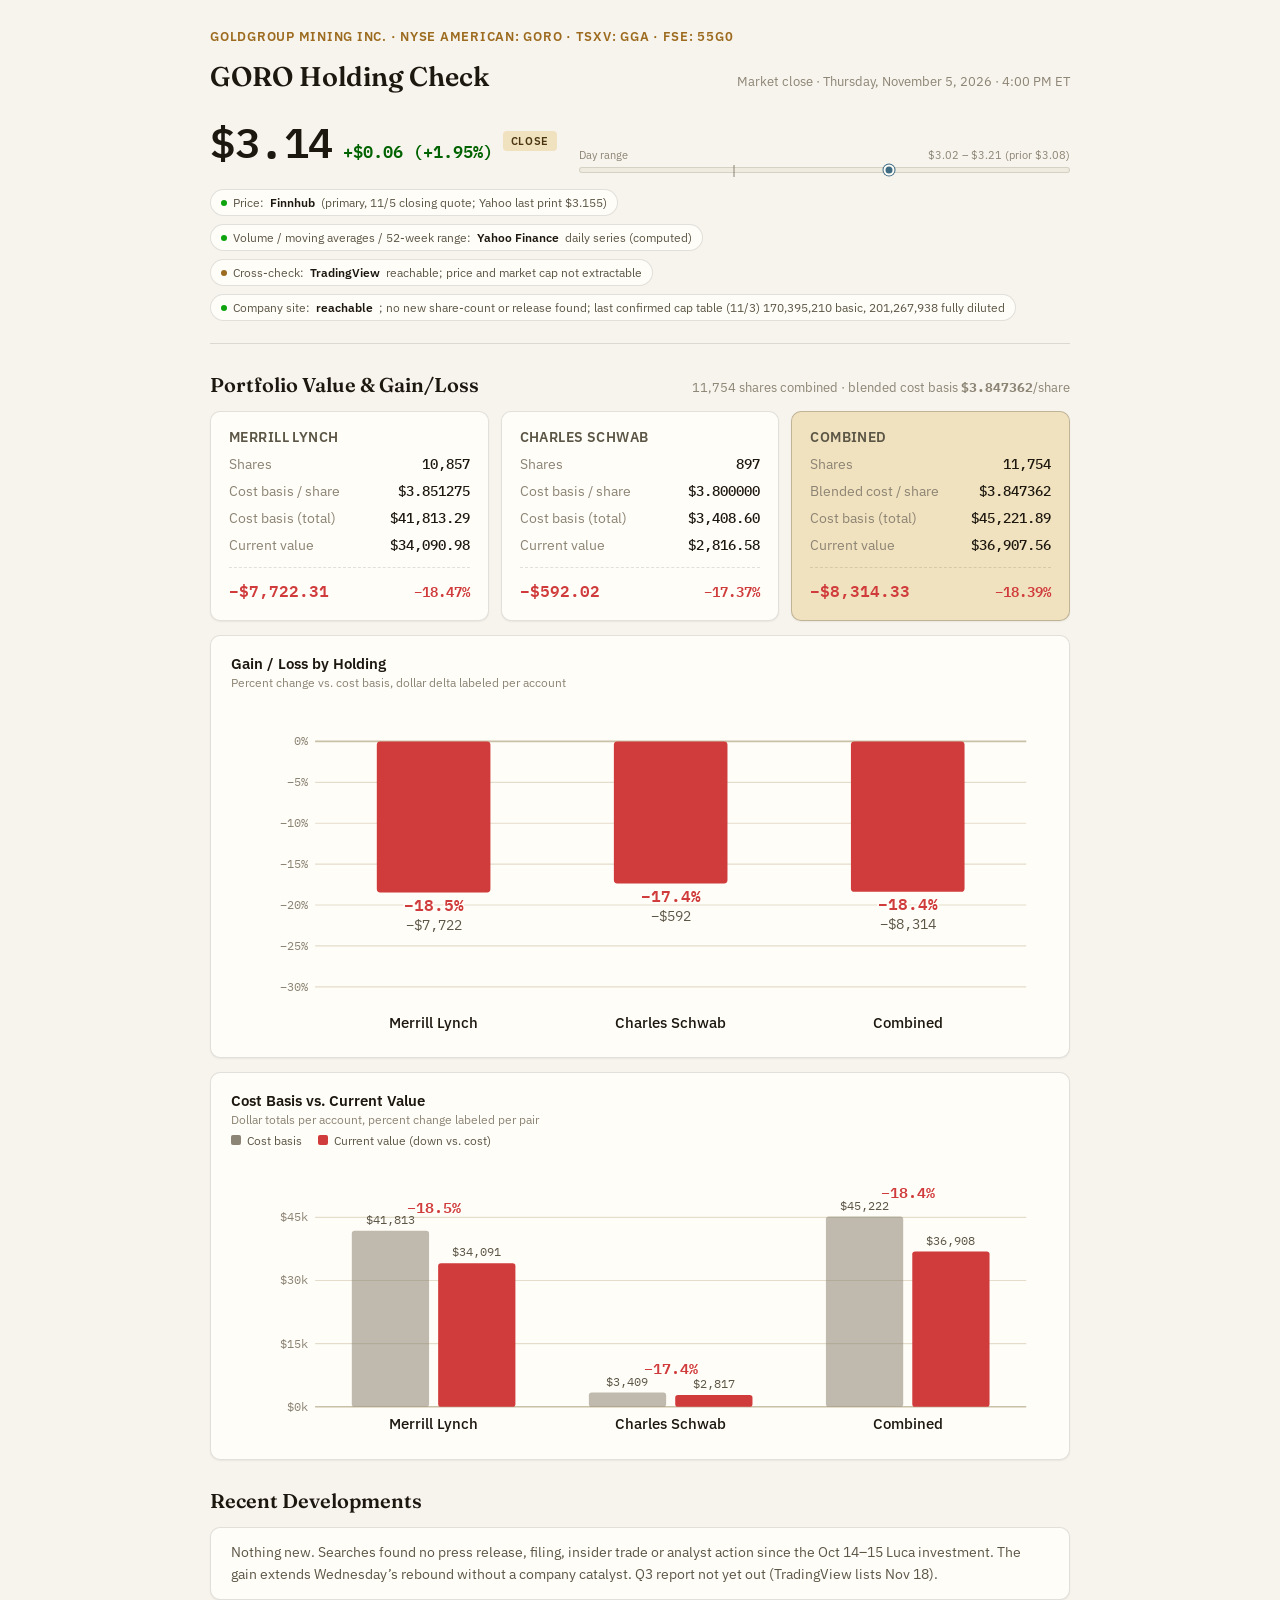
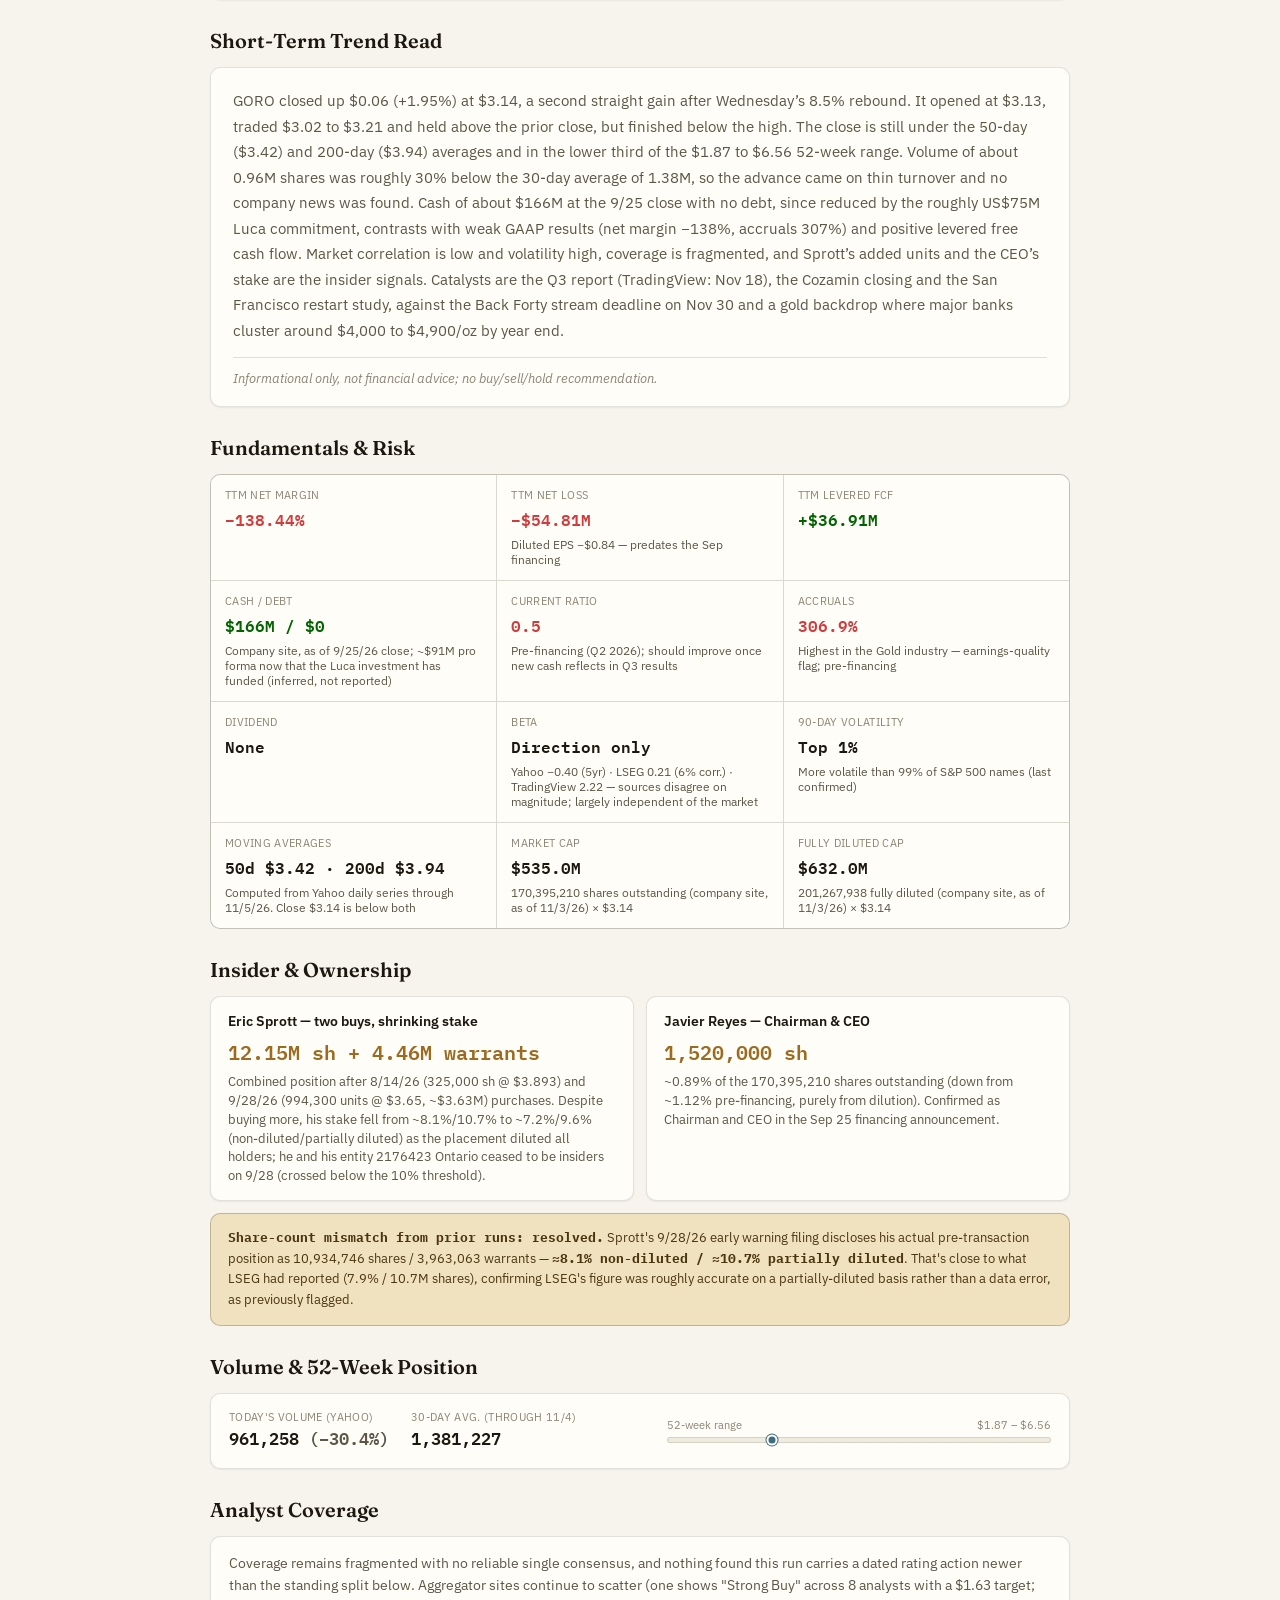
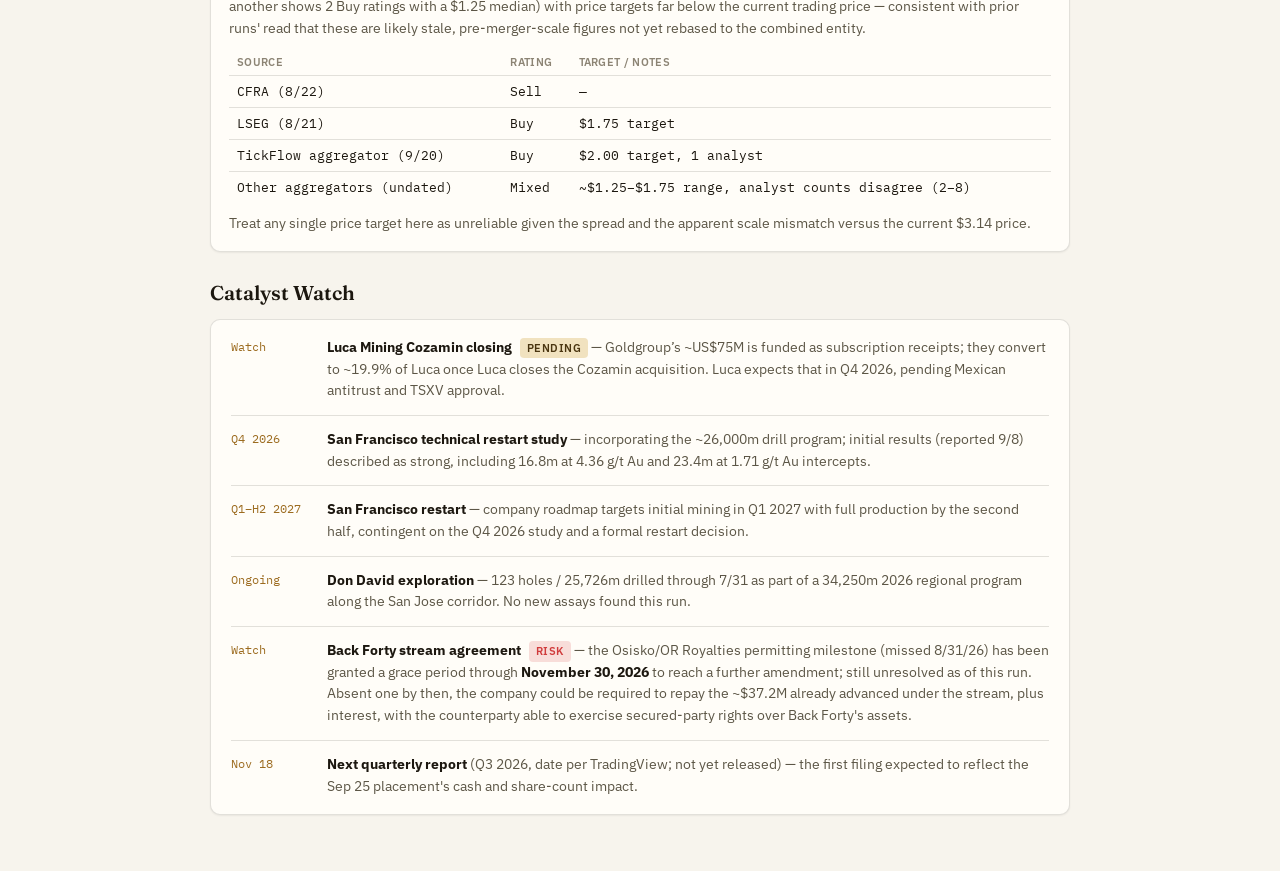
==== commit ec7da7b1: "GORO holding check 2026-11-05 close $3.14 (+1.95%) Co-Authored-By: Claude Sonnet 5.5 <noreply@anthro" ====
--- a/artifacts/goro-holding-check.html
+++ b/artifacts/goro-holding-check.html
@@ -351,35 +351,35 @@
 
 <div class="wrap">
 
-  <!-- ============ HEADER (2026-11-03 close) ============ -->
+  <!-- ============ HEADER (2026-11-05 close) ============ -->
   <header class="masthead">
     <div class="eyebrow">Goldgroup Mining Inc. &middot; NYSE American: GORO &middot; TSXV: GGA &middot; FSE: 55G0</div>
     <div class="title-row">
       <h1>GORO Holding Check</h1>
-      <div class="timestamp">Market close &middot; Wednesday, November 4, 2026 &middot; 4:00&nbsp;PM ET</div>
+      <div class="timestamp">Market close &middot; Thursday, November 5, 2026 &middot; 4:00&nbsp;PM ET</div>
     </div>
 
     <div class="price-row">
       <div class="price-block">
-        <span class="price-value tabular">$3.08</span>
-        <span class="price-delta tabular up">+$0.24 (+8.45%)</span>
+        <span class="price-value tabular">$3.14</span>
+        <span class="price-delta tabular up">+$0.06 (+1.95%)</span>
         <span class="close-badge">Close</span>
       </div>
 
       <div class="range-viz">
-        <div class="range-label"><span>Day range</span><span class="tabular">$2.92 &ndash; $3.135 (prior $2.84)</span></div>
+        <div class="range-label"><span>Day range</span><span class="tabular">$3.02 &ndash; $3.21 (prior $3.08)</span></div>
         <div class="range-track">
-          <div class="range-tick" style="left:0%;" title="Prior close $2.84"></div>
-          <div class="range-dot" style="left:81.4%;" title="Close $3.08"></div>
+          <div class="range-tick" style="left:31.6%;" title="Prior close $3.08"></div>
+          <div class="range-dot" style="left:63.2%;" title="Close $3.14"></div>
         </div>
       </div>
     </div>
 
     <div class="badges">
-      <span class="badge"><i class="dot"></i>Price: <strong>Finnhub</strong> (primary, 11/4 closing quote; Yahoo $3.08 matches)</span>
+      <span class="badge"><i class="dot"></i>Price: <strong>Finnhub</strong> (primary, 11/5 closing quote; Yahoo last print $3.155)</span>
       <span class="badge"><i class="dot"></i>Volume / moving averages / 52-week range: <strong>Yahoo Finance</strong> daily series (computed)</span>
-      <span class="badge"><i class="dot warn"></i>Cross-check: <strong>TradingView</strong> reachable; market cap text garbled in extraction, price not extracted</span>
-      <span class="badge"><i class="dot"></i>Company site: <strong>reachable</strong>; cap table 11/3 shows 170,395,210 shares outstanding, fully diluted 201,267,938; no release newer than Sep 28</span>
+      <span class="badge"><i class="dot warn"></i>Cross-check: <strong>TradingView</strong> reachable; price and market cap not extractable</span>
+      <span class="badge"><i class="dot"></i>Company site: <strong>reachable</strong>; no new share-count or release found; last confirmed cap table (11/3) 170,395,210 basic, 201,267,938 fully diluted</span>
     </div>
   </header>
 
@@ -396,10 +396,10 @@
         <div class="stat-line"><span class="k">Shares</span><span class="v tabular">10,857</span></div>
         <div class="stat-line"><span class="k">Cost basis / share</span><span class="v tabular">$3.851275</span></div>
         <div class="stat-line"><span class="k">Cost basis (total)</span><span class="v tabular">$41,813.29</span></div>
-        <div class="stat-line"><span class="k">Current value</span><span class="v tabular">$33,439.56</span></div>
+        <div class="stat-line"><span class="k">Current value</span><span class="v tabular">$34,090.98</span></div>
         <div class="delta-row">
-          <span class="delta-dollar neg tabular">&minus;$8,373.73</span>
-          <span class="delta-pct neg tabular">&minus;20.03%</span>
+          <span class="delta-dollar neg tabular">&minus;$7,722.31</span>
+          <span class="delta-pct neg tabular">&minus;18.47%</span>
         </div>
       </div>
 
@@ -408,10 +408,10 @@
         <div class="stat-line"><span class="k">Shares</span><span class="v tabular">897</span></div>
         <div class="stat-line"><span class="k">Cost basis / share</span><span class="v tabular">$3.800000</span></div>
         <div class="stat-line"><span class="k">Cost basis (total)</span><span class="v tabular">$3,408.60</span></div>
-        <div class="stat-line"><span class="k">Current value</span><span class="v tabular">$2,762.76</span></div>
+        <div class="stat-line"><span class="k">Current value</span><span class="v tabular">$2,816.58</span></div>
         <div class="delta-row">
-          <span class="delta-dollar neg tabular">&minus;$645.84</span>
-          <span class="delta-pct neg tabular">&minus;18.95%</span>
+          <span class="delta-dollar neg tabular">&minus;$592.02</span>
+          <span class="delta-pct neg tabular">&minus;17.37%</span>
         </div>
       </div>
 
@@ -420,10 +420,10 @@
         <div class="stat-line"><span class="k">Shares</span><span class="v tabular">11,754</span></div>
         <div class="stat-line"><span class="k">Blended cost / share</span><span class="v tabular">$3.847362</span></div>
         <div class="stat-line"><span class="k">Cost basis (total)</span><span class="v tabular">$45,221.89</span></div>
-        <div class="stat-line"><span class="k">Current value</span><span class="v tabular">$36,202.32</span></div>
+        <div class="stat-line"><span class="k">Current value</span><span class="v tabular">$36,907.56</span></div>
         <div class="delta-row">
-          <span class="delta-dollar neg tabular">&minus;$9,019.57</span>
-          <span class="delta-pct neg tabular">&minus;19.95%</span>
+          <span class="delta-dollar neg tabular">&minus;$8,314.33</span>
+          <span class="delta-pct neg tabular">&minus;18.39%</span>
         </div>
       </div>
 
@@ -433,7 +433,7 @@
     <div class="card chart-card">
       <h3>Gain / Loss by Holding</h3>
       <div class="chart-sub">Percent change vs. cost basis, dollar delta labeled per account</div>
-      <svg class="chart" viewBox="0 0 720 305" role="img" aria-label="Diverging bar chart of percent loss by holding: Merrill Lynch down 20.0 percent, Charles Schwab down 18.9 percent, Combined down 19.9 percent">
+      <svg class="chart" viewBox="0 0 720 305" role="img" aria-label="Diverging bar chart of percent loss by holding: Merrill Lynch down 18.5 percent, Charles Schwab down 17.4 percent, Combined down 18.4 percent">
 <g font-family="IBM Plex Mono, monospace" font-size="11" fill="var(--text-muted)">
 <line x1="74" y1="40" x2="700" y2="40" stroke="var(--baseline)" stroke-width="1.5"/><text x="68" y="43.5" text-anchor="end">0%</text>
 <line x1="74" y1="76" x2="700" y2="76" stroke="var(--grid)" stroke-width="1"/><text x="68" y="79.5" text-anchor="end">&minus;5%</text>
@@ -443,14 +443,14 @@
 <line x1="74" y1="220" x2="700" y2="220" stroke="var(--grid)" stroke-width="1"/><text x="68" y="223.5" text-anchor="end">&minus;25%</text>
 <line x1="74" y1="256" x2="700" y2="256" stroke="var(--grid)" stroke-width="1"/><text x="68" y="259.5" text-anchor="end">&minus;30%</text>
 </g><g>
-<rect x="128.33" y="40" width="100" height="144.19" rx="3" fill="var(--critical)"><title>Merrill Lynch: &minus;$8,373.73 (&minus;20.03%)</title></rect>
-<rect x="337.00" y="40" width="100" height="136.42" rx="3" fill="var(--critical)"><title>Charles Schwab: &minus;$645.84 (&minus;18.95%)</title></rect>
-<rect x="545.67" y="40" width="100" height="143.61" rx="3" fill="var(--critical)"><title>Combined: &minus;$9,019.57 (&minus;19.95%)</title></rect>
+<rect x="128.33" y="40" width="100" height="132.98" rx="3" fill="var(--critical)"><title>Merrill Lynch: &minus;$7,722.31 (&minus;18.47%)</title></rect>
+<rect x="337.00" y="40" width="100" height="125.06" rx="3" fill="var(--critical)"><title>Charles Schwab: &minus;$592.02 (&minus;17.37%)</title></rect>
+<rect x="545.67" y="40" width="100" height="132.41" rx="3" fill="var(--critical)"><title>Combined: &minus;$8,314.33 (&minus;18.39%)</title></rect>
 </g>
 <g text-anchor="middle" font-family="IBM Plex Mono, monospace" paint-order="stroke" stroke="var(--surface)" stroke-width="3">
-<text x="178.33" y="200.19" font-size="14" font-weight="600" fill="var(--critical)">&minus;20.0%</text><text x="178.33" y="217.19" font-size="12.5" fill="var(--text-secondary)">&minus;$8,374</text>
-<text x="387.0" y="192.42" font-size="14" font-weight="600" fill="var(--critical)">&minus;18.9%</text><text x="387.0" y="209.42" font-size="12.5" fill="var(--text-secondary)">&minus;$646</text>
-<text x="595.67" y="199.61" font-size="14" font-weight="600" fill="var(--critical)">&minus;19.9%</text><text x="595.67" y="216.61" font-size="12.5" fill="var(--text-secondary)">&minus;$9,020</text>
+<text x="178.33" y="188.98" font-size="14" font-weight="600" fill="var(--critical)">&minus;18.5%</text><text x="178.33" y="205.98" font-size="12.5" fill="var(--text-secondary)">&minus;$7,722</text>
+<text x="387.0" y="181.06" font-size="14" font-weight="600" fill="var(--critical)">&minus;17.4%</text><text x="387.0" y="198.06" font-size="12.5" fill="var(--text-secondary)">&minus;$592</text>
+<text x="595.67" y="188.41" font-size="14" font-weight="600" fill="var(--critical)">&minus;18.4%</text><text x="595.67" y="205.41" font-size="12.5" fill="var(--text-secondary)">&minus;$8,314</text>
 </g>
 <g text-anchor="middle" font-family="IBM Plex Sans, sans-serif" font-size="13.5" font-weight="500" fill="var(--text-primary)"><text x="178.33" y="292">Merrill Lynch</text><text x="387.0" y="292">Charles Schwab</text><text x="595.67" y="292">Combined</text></g>
 </svg>
@@ -464,7 +464,7 @@
         <span><i style="background:var(--text-muted);"></i>Cost basis</span>
         <span><i style="background:var(--critical);"></i>Current value (down vs. cost)</span>
       </div>
-      <svg class="chart" viewBox="0 0 720 260" role="img" aria-label="Grouped bar chart comparing cost basis to current value; Merrill Lynch down 20.0%, Charles Schwab down 18.9%, Combined down 19.9%">
+      <svg class="chart" viewBox="0 0 720 260" role="img" aria-label="Grouped bar chart comparing cost basis to current value; Merrill Lynch down 18.5%, Charles Schwab down 17.4%, Combined down 18.4%">
 <g font-family="IBM Plex Mono, monospace" font-size="11" fill="var(--text-muted)">
 <line x1="74" y1="170.44" x2="700" y2="170.44" stroke="var(--grid)" stroke-width="1"/><text x="68" y="173.94" text-anchor="end">$15k</text>
 <line x1="74" y1="114.88" x2="700" y2="114.88" stroke="var(--grid)" stroke-width="1"/><text x="68" y="118.38" text-anchor="end">$30k</text>
@@ -472,22 +472,22 @@
 <line x1="74" y1="226.00" x2="700" y2="226.00" stroke="var(--baseline)" stroke-width="1.5"/><text x="68" y="229.50" text-anchor="end">$0k</text></g>
 <g>
 <rect x="106.33" y="71.12" width="68" height="154.88" rx="2.5" fill="var(--text-muted)" opacity="0.55"><title>Merrill Lynch cost basis: $41,813</title></rect>
-<rect x="182.33" y="102.14" width="68" height="123.86" rx="2.5" fill="var(--critical)"><title>Merrill Lynch current value: $33,440 (&minus;20.0%)</title></rect>
+<rect x="182.33" y="99.73" width="68" height="126.27" rx="2.5" fill="var(--critical)"><title>Merrill Lynch current value: $34,091 (&minus;18.5%)</title></rect>
 <text x="140.33" y="65.12" font-family="IBM Plex Mono, monospace" text-anchor="middle" font-size="10.5" fill="var(--text-secondary)">$41,813</text>
-<text x="216.33" y="96.14" font-family="IBM Plex Mono, monospace" text-anchor="middle" font-size="10.5" fill="var(--text-secondary)">$33,440</text>
-<text x="178.33" y="55.12" font-family="IBM Plex Mono, monospace" text-anchor="middle" font-size="13.5" font-weight="600" fill="var(--critical)">&minus;20.0%</text></g>
+<text x="216.33" y="93.73" font-family="IBM Plex Mono, monospace" text-anchor="middle" font-size="10.5" fill="var(--text-secondary)">$34,091</text>
+<text x="178.33" y="55.12" font-family="IBM Plex Mono, monospace" text-anchor="middle" font-size="13.5" font-weight="600" fill="var(--critical)">&minus;18.5%</text></g>
 <g>
 <rect x="315.00" y="213.37" width="68" height="12.63" rx="2.5" fill="var(--text-muted)" opacity="0.55"><title>Charles Schwab cost basis: $3,409</title></rect>
-<rect x="391.00" y="215.77" width="68" height="10.23" rx="2.5" fill="var(--critical)"><title>Charles Schwab current value: $2,763 (&minus;18.9%)</title></rect>
+<rect x="391.00" y="215.57" width="68" height="10.43" rx="2.5" fill="var(--critical)"><title>Charles Schwab current value: $2,817 (&minus;17.4%)</title></rect>
 <text x="349.00" y="207.37" font-family="IBM Plex Mono, monospace" text-anchor="middle" font-size="10.5" fill="var(--text-secondary)">$3,409</text>
-<text x="425.00" y="209.77" font-family="IBM Plex Mono, monospace" text-anchor="middle" font-size="10.5" fill="var(--text-secondary)">$2,763</text>
-<text x="387.00" y="197.37" font-family="IBM Plex Mono, monospace" text-anchor="middle" font-size="13.5" font-weight="600" fill="var(--critical)">&minus;18.9%</text></g>
+<text x="425.00" y="209.57" font-family="IBM Plex Mono, monospace" text-anchor="middle" font-size="10.5" fill="var(--text-secondary)">$2,817</text>
+<text x="387.00" y="197.37" font-family="IBM Plex Mono, monospace" text-anchor="middle" font-size="13.5" font-weight="600" fill="var(--critical)">&minus;17.4%</text></g>
 <g>
 <rect x="523.67" y="58.50" width="68" height="167.50" rx="2.5" fill="var(--text-muted)" opacity="0.55"><title>Combined cost basis: $45,222</title></rect>
-<rect x="599.67" y="91.91" width="68" height="134.09" rx="2.5" fill="var(--critical)"><title>Combined current value: $36,202 (&minus;19.9%)</title></rect>
+<rect x="599.67" y="89.29" width="68" height="136.71" rx="2.5" fill="var(--critical)"><title>Combined current value: $36,908 (&minus;18.4%)</title></rect>
 <text x="557.67" y="52.50" font-family="IBM Plex Mono, monospace" text-anchor="middle" font-size="10.5" fill="var(--text-secondary)">$45,222</text>
-<text x="633.67" y="85.91" font-family="IBM Plex Mono, monospace" text-anchor="middle" font-size="10.5" fill="var(--text-secondary)">$36,202</text>
-<text x="595.67" y="42.50" font-family="IBM Plex Mono, monospace" text-anchor="middle" font-size="13.5" font-weight="600" fill="var(--critical)">&minus;19.9%</text></g>
+<text x="633.67" y="83.29" font-family="IBM Plex Mono, monospace" text-anchor="middle" font-size="10.5" fill="var(--text-secondary)">$36,908</text>
+<text x="595.67" y="42.50" font-family="IBM Plex Mono, monospace" text-anchor="middle" font-size="13.5" font-weight="600" fill="var(--critical)">&minus;18.4%</text></g>
 <g text-anchor="middle" font-family="IBM Plex Sans, sans-serif" font-size="13.5" font-weight="500" fill="var(--text-primary)"><text x="178.33" y="246">Merrill Lynch</text><text x="387.0" y="246">Charles Schwab</text><text x="595.67" y="246">Combined</text></g>
 </svg>
     </div>
@@ -497,7 +497,7 @@
   <section id="news">
     <div class="section-head"><h2>Recent Developments</h2></div>
     <div class="card">
-      <div class="news-list" style="padding:14px 20px;"><div class="news-body">Nothing new. Searches found no press release, filing, insider trade or analyst action since the Oct 14&ndash;15 Luca investment, so the +8.5% move came without a company catalyst. Q3 report not yet out (TradingView lists Nov 18).</div></div>
+      <div class="news-list" style="padding:14px 20px;"><div class="news-body">Nothing new. Searches found no press release, filing, insider trade or analyst action since the Oct 14&ndash;15 Luca investment. The gain extends Wednesday&rsquo;s rebound without a company catalyst. Q3 report not yet out (TradingView lists Nov 18).</div></div>
     </div>
   </section>
 
@@ -505,7 +505,7 @@
   <section id="trend">
     <div class="section-head"><h2>Short-Term Trend Read</h2></div>
     <div class="card trend-card">
-      <p>GORO closed up $0.24 (+8.45%) at $3.08, a rebound that recovers most of Monday&rsquo;s 11% drop. It opened at $2.97 and traded $2.92 to $3.135, holding above the prior close all session. The close is still below the 50-day ($3.43) and 200-day ($3.95) averages and in the lower quarter of the $1.87 to $6.56 52-week range. Volume of 1.12M shares was about 19% below the 30-day average of 1.38M, so the rally came on light turnover and no company news was found. Cash of about $166M at the 9/25 close with no debt, since reduced by the roughly US$75M Luca commitment, contrasts with weak GAAP results (net margin &minus;138%, accruals 307%) and positive levered free cash flow. Market correlation is low and volatility high, coverage is fragmented, and Sprott&rsquo;s added units and the CEO&rsquo;s stake are the insider signals. Catalysts are the Q3 report (TradingView: Nov 18), the Cozamin closing and the San Francisco restart study, against the Back Forty stream deadline on Nov 30 and a gold backdrop where major banks cluster around $4,000 to $4,900/oz by year end.</p>
+      <p>GORO closed up $0.06 (+1.95%) at $3.14, a second straight gain after Wednesday&rsquo;s 8.5% rebound. It opened at $3.13, traded $3.02 to $3.21 and held above the prior close, but finished below the high. The close is still under the 50-day ($3.42) and 200-day ($3.94) averages and in the lower third of the $1.87 to $6.56 52-week range. Volume of about 0.96M shares was roughly 30% below the 30-day average of 1.38M, so the advance came on thin turnover and no company news was found. Cash of about $166M at the 9/25 close with no debt, since reduced by the roughly US$75M Luca commitment, contrasts with weak GAAP results (net margin &minus;138%, accruals 307%) and positive levered free cash flow. Market correlation is low and volatility high, coverage is fragmented, and Sprott&rsquo;s added units and the CEO&rsquo;s stake are the insider signals. Catalysts are the Q3 report (TradingView: Nov 18), the Cozamin closing and the San Francisco restart study, against the Back Forty stream deadline on Nov 30 and a gold backdrop where major banks cluster around $4,000 to $4,900/oz by year end.</p>
       <div class="disclaimer">Informational only, not financial advice; no buy/sell/hold recommendation.</div>
     </div>
   </section>
@@ -523,9 +523,9 @@
       <div class="fund-cell"><span class="k">Dividend</span><span class="v">None</span></div>
       <div class="fund-cell"><span class="k">Beta</span><span class="v">Direction only</span><span class="sub">Yahoo &minus;0.40 (5yr) &middot; LSEG 0.21 (6% corr.) &middot; TradingView 2.22 &mdash; sources disagree on magnitude; largely independent of the market</span></div>
       <div class="fund-cell"><span class="k">90-Day Volatility</span><span class="v">Top 1%</span><span class="sub">More volatile than 99% of S&amp;P 500 names (last confirmed)</span></div>
-      <div class="fund-cell"><span class="k">Moving Averages</span><span class="v">50d $3.43 &middot; 200d $3.95</span><span class="sub">Computed from Yahoo daily series through 11/4/26. Close $3.08 is below both</span></div>
-      <div class="fund-cell"><span class="k">Market Cap</span><span class="v">$524.8M</span><span class="sub">170,395,210 shares outstanding (company site, as of 11/3/26) &times; $3.08</span></div>
-      <div class="fund-cell"><span class="k">Fully Diluted Cap</span><span class="v">$619.9M</span><span class="sub">201,267,938 fully diluted (company site, as of 11/3/26) &times; $3.08</span></div>
+      <div class="fund-cell"><span class="k">Moving Averages</span><span class="v">50d $3.42 &middot; 200d $3.94</span><span class="sub">Computed from Yahoo daily series through 11/5/26. Close $3.14 is below both</span></div>
+      <div class="fund-cell"><span class="k">Market Cap</span><span class="v">$535.0M</span><span class="sub">170,395,210 shares outstanding (company site, as of 11/3/26) &times; $3.14</span></div>
+      <div class="fund-cell"><span class="k">Fully Diluted Cap</span><span class="v">$632.0M</span><span class="sub">201,267,938 fully diluted (company site, as of 11/3/26) &times; $3.14</span></div>
     </div>
   </section>
 
@@ -555,13 +555,13 @@
     <div class="card volume-card">
       <div class="volume-grid">
         <div class="vol-stats">
-          <div class="vol-stat"><div class="k">Today's Volume (Yahoo)</div><div class="v tabular">1,118,001 <span style="color:var(--text-secondary)">(&minus;19.0%)</span></div></div>
-          <div class="vol-stat"><div class="k">30-Day Avg. (through 11/3)</div><div class="v tabular">1,379,973</div></div>
+          <div class="vol-stat"><div class="k">Today's Volume (Yahoo)</div><div class="v tabular">961,258 <span style="color:var(--text-secondary)">(&minus;30.4%)</span></div></div>
+          <div class="vol-stat"><div class="k">30-Day Avg. (through 11/4)</div><div class="v tabular">1,381,227</div></div>
         </div>
         <div class="range-viz">
           <div class="range-label"><span>52-week range</span><span class="tabular">$1.87 &ndash; $6.56</span></div>
           <div class="range-track">
-            <div class="range-dot" style="left:25.8%;" title="Close $3.08"></div>
+            <div class="range-dot" style="left:27.1%;" title="Close $3.14"></div>
           </div>
         </div>
       </div>
@@ -581,7 +581,7 @@
         <tr><td>TickFlow aggregator (9/20)</td><td>Buy</td><td>$2.00 target, 1 analyst</td></tr>
         <tr><td>Other aggregators (undated)</td><td>Mixed</td><td>~$1.25&ndash;$1.75 range, analyst counts disagree (2&ndash;8)</td></tr>
       </table>
-      <p>Treat any single price target here as unreliable given the spread and the apparent scale mismatch versus the current $3.08 price.</p>
+      <p>Treat any single price target here as unreliable given the spread and the apparent scale mismatch versus the current $3.14 price.</p>
     </div>
   </section>
 
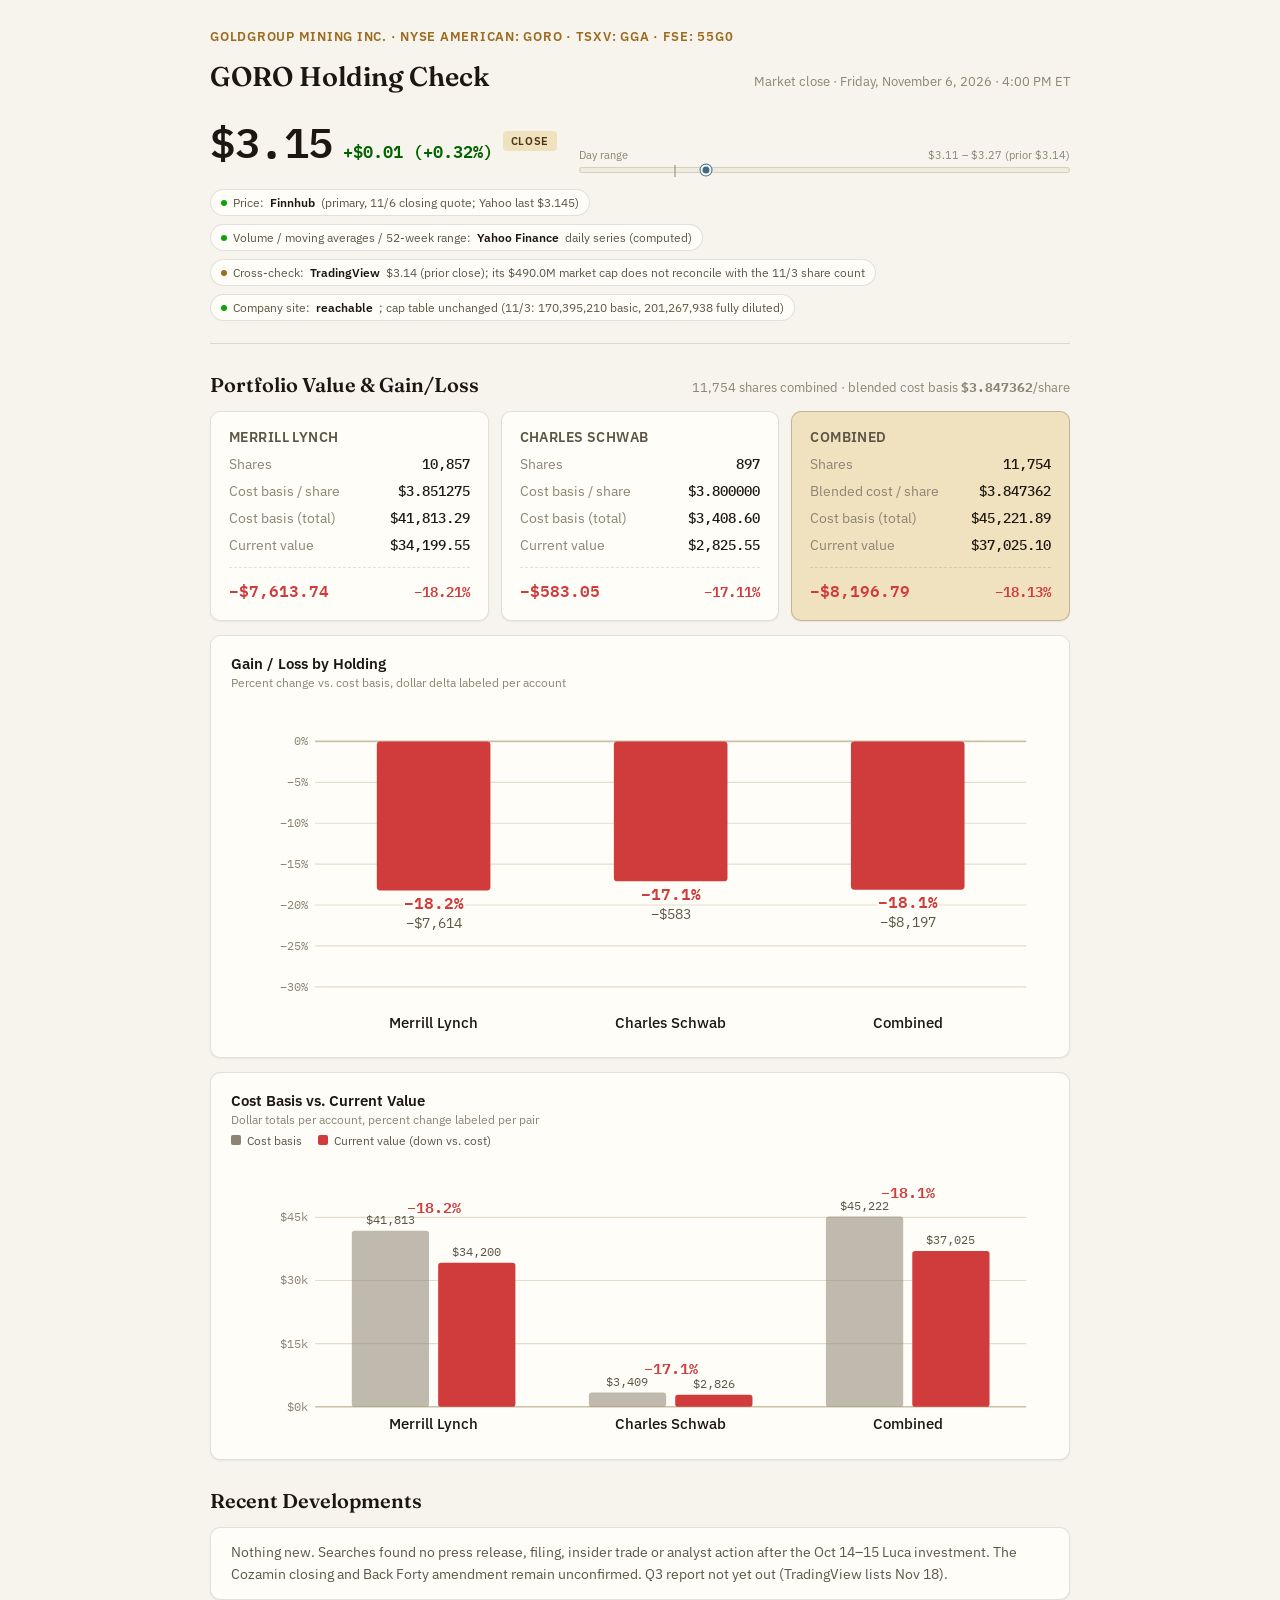
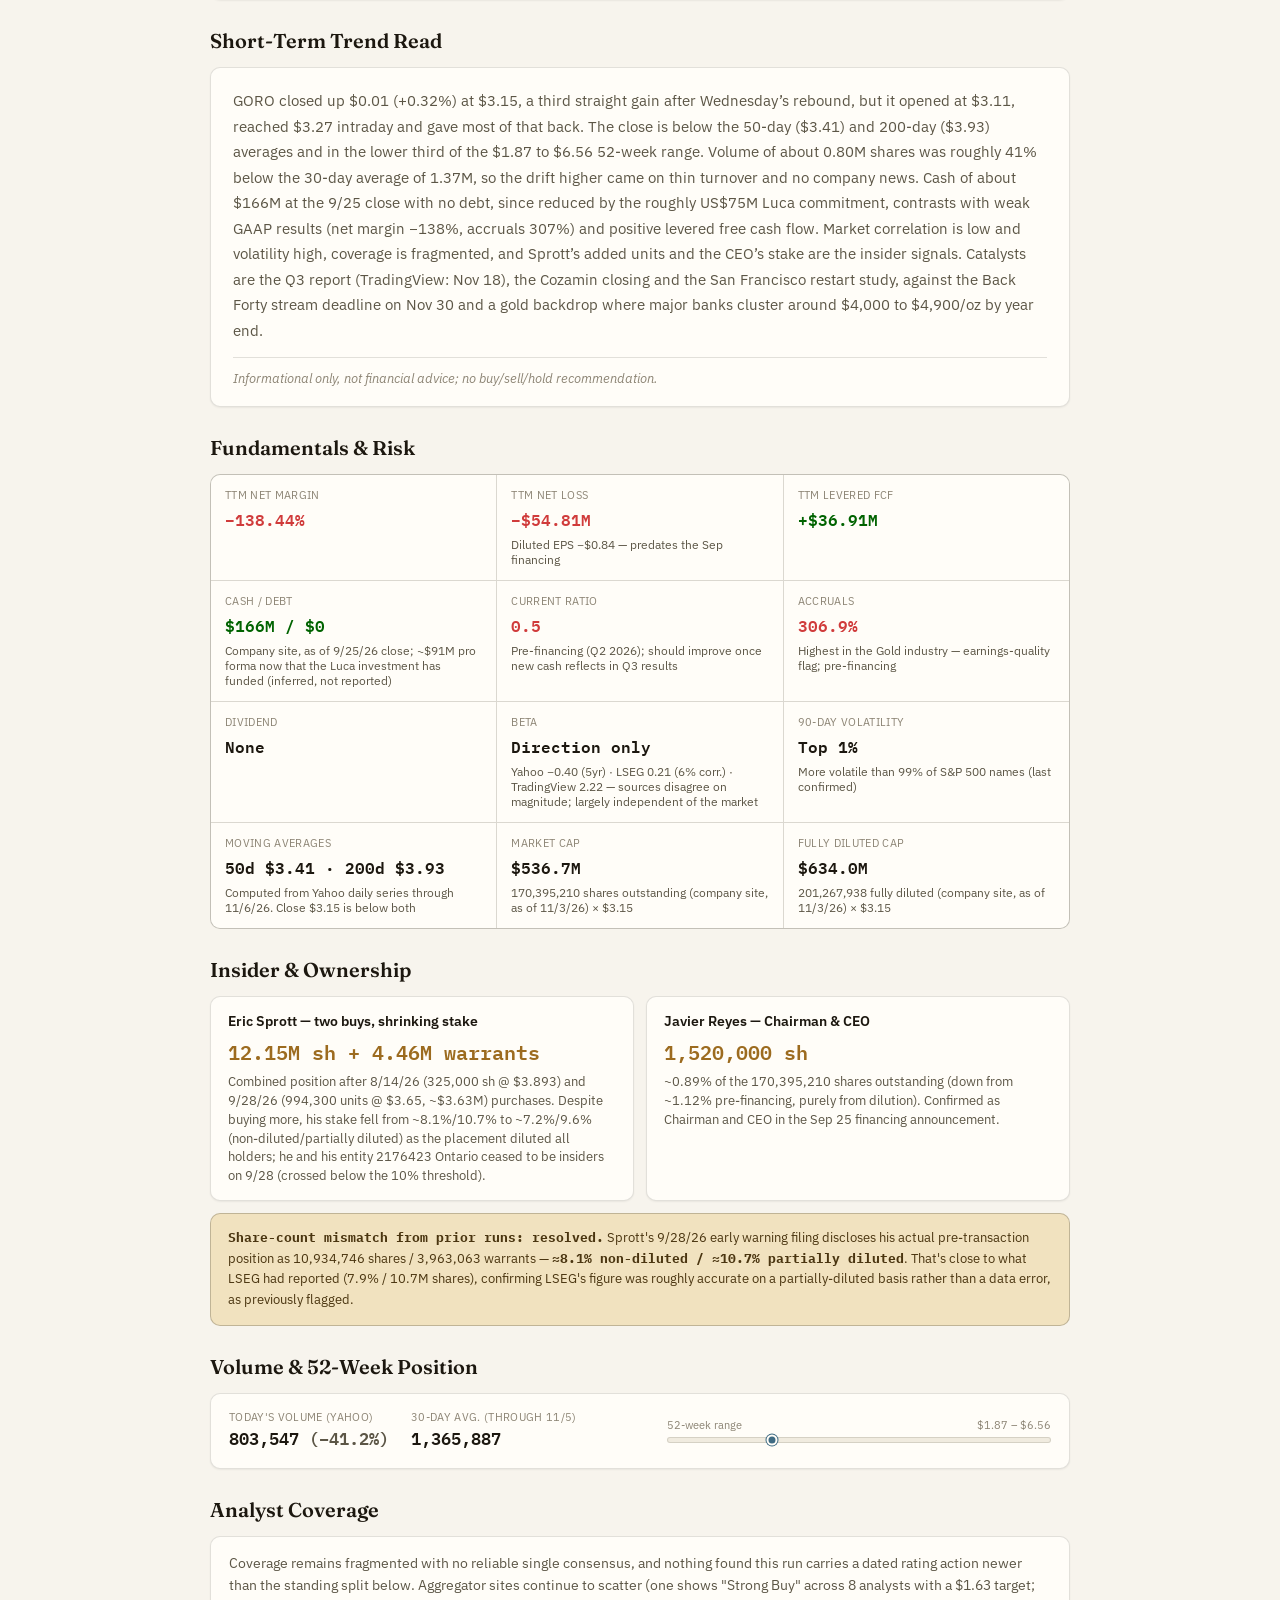
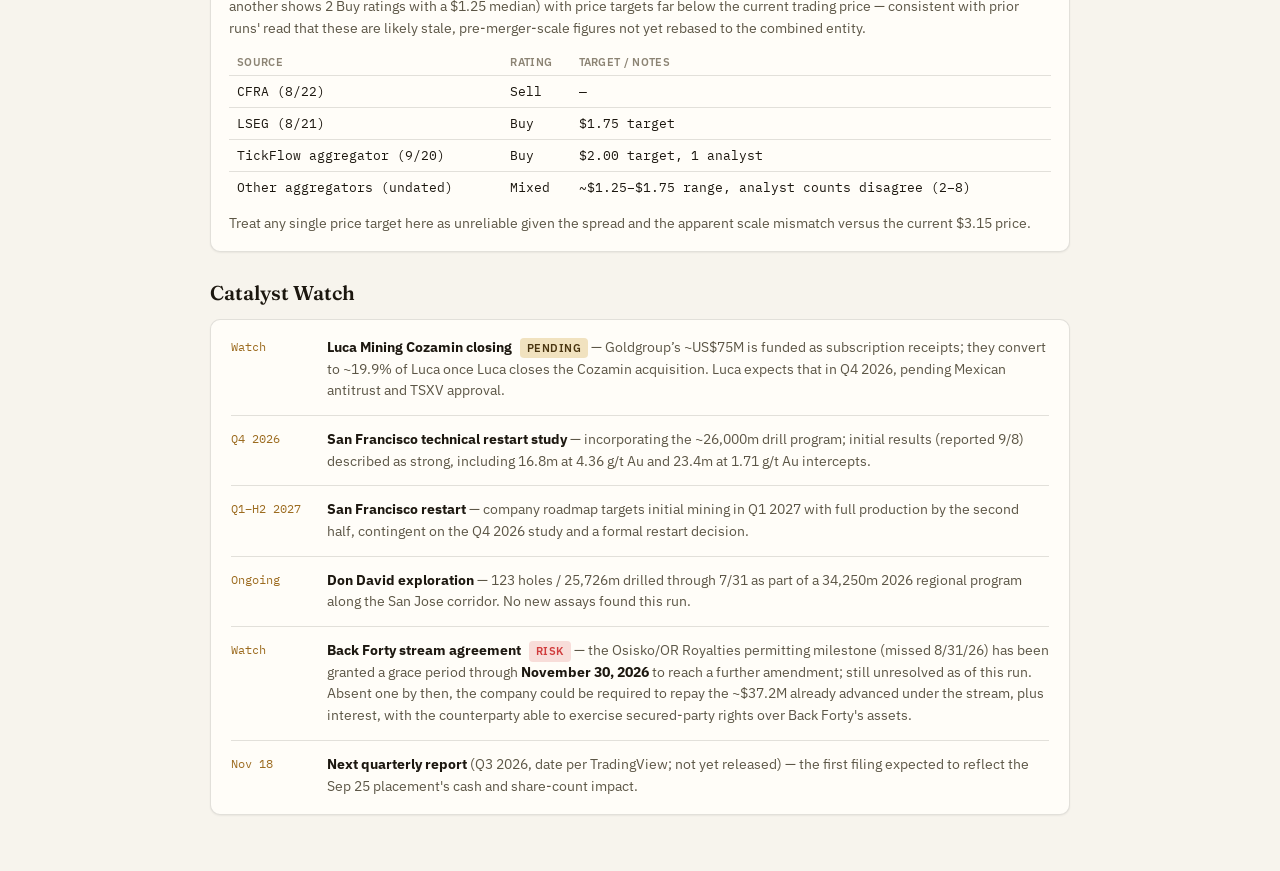
==== commit 07152d68: "GORO holding check 2026-11-06 close $3.15 (+0.32%) Co-Authored-By: Claude Sonnet 5.5 <noreply@anthro" ====
--- a/artifacts/goro-holding-check.html
+++ b/artifacts/goro-holding-check.html
@@ -351,35 +351,35 @@
 
 <div class="wrap">
 
-  <!-- ============ HEADER (2026-11-05 close) ============ -->
+  <!-- ============ HEADER (2026-11-06 close, merged onto live 1793913216-cce1) ============ -->
   <header class="masthead">
     <div class="eyebrow">Goldgroup Mining Inc. &middot; NYSE American: GORO &middot; TSXV: GGA &middot; FSE: 55G0</div>
     <div class="title-row">
       <h1>GORO Holding Check</h1>
-      <div class="timestamp">Market close &middot; Thursday, November 5, 2026 &middot; 4:00&nbsp;PM ET</div>
+      <div class="timestamp">Market close &middot; Friday, November 6, 2026 &middot; 4:00&nbsp;PM ET</div>
     </div>
 
     <div class="price-row">
       <div class="price-block">
-        <span class="price-value tabular">$3.14</span>
-        <span class="price-delta tabular up">+$0.06 (+1.95%)</span>
+        <span class="price-value tabular">$3.15</span>
+        <span class="price-delta tabular up">+$0.01 (+0.32%)</span>
         <span class="close-badge">Close</span>
       </div>
 
       <div class="range-viz">
-        <div class="range-label"><span>Day range</span><span class="tabular">$3.02 &ndash; $3.21 (prior $3.08)</span></div>
+        <div class="range-label"><span>Day range</span><span class="tabular">$3.11 &ndash; $3.27 (prior $3.14)</span></div>
         <div class="range-track">
-          <div class="range-tick" style="left:31.6%;" title="Prior close $3.08"></div>
-          <div class="range-dot" style="left:63.2%;" title="Close $3.14"></div>
+          <div class="range-tick" style="left:19.4%;" title="Prior close $3.14"></div>
+          <div class="range-dot" style="left:25.8%;" title="Close $3.15"></div>
         </div>
       </div>
     </div>
 
     <div class="badges">
-      <span class="badge"><i class="dot"></i>Price: <strong>Finnhub</strong> (primary, 11/5 closing quote; Yahoo last print $3.155)</span>
+      <span class="badge"><i class="dot"></i>Price: <strong>Finnhub</strong> (primary, 11/6 closing quote; Yahoo last $3.145)</span>
       <span class="badge"><i class="dot"></i>Volume / moving averages / 52-week range: <strong>Yahoo Finance</strong> daily series (computed)</span>
-      <span class="badge"><i class="dot warn"></i>Cross-check: <strong>TradingView</strong> reachable; price and market cap not extractable</span>
-      <span class="badge"><i class="dot"></i>Company site: <strong>reachable</strong>; no new share-count or release found; last confirmed cap table (11/3) 170,395,210 basic, 201,267,938 fully diluted</span>
+      <span class="badge"><i class="dot warn"></i>Cross-check: <strong>TradingView</strong> $3.14 (prior close); its $490.0M market cap does not reconcile with the 11/3 share count</span>
+      <span class="badge"><i class="dot"></i>Company site: <strong>reachable</strong>; cap table unchanged (11/3: 170,395,210 basic, 201,267,938 fully diluted)</span>
     </div>
   </header>
 
@@ -396,10 +396,10 @@
         <div class="stat-line"><span class="k">Shares</span><span class="v tabular">10,857</span></div>
         <div class="stat-line"><span class="k">Cost basis / share</span><span class="v tabular">$3.851275</span></div>
         <div class="stat-line"><span class="k">Cost basis (total)</span><span class="v tabular">$41,813.29</span></div>
-        <div class="stat-line"><span class="k">Current value</span><span class="v tabular">$34,090.98</span></div>
+        <div class="stat-line"><span class="k">Current value</span><span class="v tabular">$34,199.55</span></div>
         <div class="delta-row">
-          <span class="delta-dollar neg tabular">&minus;$7,722.31</span>
-          <span class="delta-pct neg tabular">&minus;18.47%</span>
+          <span class="delta-dollar neg tabular">&minus;$7,613.74</span>
+          <span class="delta-pct neg tabular">&minus;18.21%</span>
         </div>
       </div>
 
@@ -408,10 +408,10 @@
         <div class="stat-line"><span class="k">Shares</span><span class="v tabular">897</span></div>
         <div class="stat-line"><span class="k">Cost basis / share</span><span class="v tabular">$3.800000</span></div>
         <div class="stat-line"><span class="k">Cost basis (total)</span><span class="v tabular">$3,408.60</span></div>
-        <div class="stat-line"><span class="k">Current value</span><span class="v tabular">$2,816.58</span></div>
+        <div class="stat-line"><span class="k">Current value</span><span class="v tabular">$2,825.55</span></div>
         <div class="delta-row">
-          <span class="delta-dollar neg tabular">&minus;$592.02</span>
-          <span class="delta-pct neg tabular">&minus;17.37%</span>
+          <span class="delta-dollar neg tabular">&minus;$583.05</span>
+          <span class="delta-pct neg tabular">&minus;17.11%</span>
         </div>
       </div>
 
@@ -420,10 +420,10 @@
         <div class="stat-line"><span class="k">Shares</span><span class="v tabular">11,754</span></div>
         <div class="stat-line"><span class="k">Blended cost / share</span><span class="v tabular">$3.847362</span></div>
         <div class="stat-line"><span class="k">Cost basis (total)</span><span class="v tabular">$45,221.89</span></div>
-        <div class="stat-line"><span class="k">Current value</span><span class="v tabular">$36,907.56</span></div>
+        <div class="stat-line"><span class="k">Current value</span><span class="v tabular">$37,025.10</span></div>
         <div class="delta-row">
-          <span class="delta-dollar neg tabular">&minus;$8,314.33</span>
-          <span class="delta-pct neg tabular">&minus;18.39%</span>
+          <span class="delta-dollar neg tabular">&minus;$8,196.79</span>
+          <span class="delta-pct neg tabular">&minus;18.13%</span>
         </div>
       </div>
 
@@ -433,7 +433,7 @@
     <div class="card chart-card">
       <h3>Gain / Loss by Holding</h3>
       <div class="chart-sub">Percent change vs. cost basis, dollar delta labeled per account</div>
-      <svg class="chart" viewBox="0 0 720 305" role="img" aria-label="Diverging bar chart of percent loss by holding: Merrill Lynch down 18.5 percent, Charles Schwab down 17.4 percent, Combined down 18.4 percent">
+      <svg class="chart" viewBox="0 0 720 305" role="img" aria-label="Diverging bar chart of percent loss by holding: Merrill Lynch down 18.2 percent, Charles Schwab down 17.1 percent, Combined down 18.1 percent">
 <g font-family="IBM Plex Mono, monospace" font-size="11" fill="var(--text-muted)">
 <line x1="74" y1="40" x2="700" y2="40" stroke="var(--baseline)" stroke-width="1.5"/><text x="68" y="43.5" text-anchor="end">0%</text>
 <line x1="74" y1="76" x2="700" y2="76" stroke="var(--grid)" stroke-width="1"/><text x="68" y="79.5" text-anchor="end">&minus;5%</text>
@@ -443,14 +443,14 @@
 <line x1="74" y1="220" x2="700" y2="220" stroke="var(--grid)" stroke-width="1"/><text x="68" y="223.5" text-anchor="end">&minus;25%</text>
 <line x1="74" y1="256" x2="700" y2="256" stroke="var(--grid)" stroke-width="1"/><text x="68" y="259.5" text-anchor="end">&minus;30%</text>
 </g><g>
-<rect x="128.33" y="40" width="100" height="132.98" rx="3" fill="var(--critical)"><title>Merrill Lynch: &minus;$7,722.31 (&minus;18.47%)</title></rect>
-<rect x="337.00" y="40" width="100" height="125.06" rx="3" fill="var(--critical)"><title>Charles Schwab: &minus;$592.02 (&minus;17.37%)</title></rect>
-<rect x="545.67" y="40" width="100" height="132.41" rx="3" fill="var(--critical)"><title>Combined: &minus;$8,314.33 (&minus;18.39%)</title></rect>
+<rect x="128.33" y="40" width="100" height="131.10" rx="3" fill="var(--critical)"><title>Merrill Lynch: &minus;$7,613.74 (&minus;18.21%)</title></rect>
+<rect x="337.00" y="40" width="100" height="123.16" rx="3" fill="var(--critical)"><title>Charles Schwab: &minus;$583.05 (&minus;17.11%)</title></rect>
+<rect x="545.67" y="40" width="100" height="130.51" rx="3" fill="var(--critical)"><title>Combined: &minus;$8,196.79 (&minus;18.13%)</title></rect>
 </g>
 <g text-anchor="middle" font-family="IBM Plex Mono, monospace" paint-order="stroke" stroke="var(--surface)" stroke-width="3">
-<text x="178.33" y="188.98" font-size="14" font-weight="600" fill="var(--critical)">&minus;18.5%</text><text x="178.33" y="205.98" font-size="12.5" fill="var(--text-secondary)">&minus;$7,722</text>
-<text x="387.0" y="181.06" font-size="14" font-weight="600" fill="var(--critical)">&minus;17.4%</text><text x="387.0" y="198.06" font-size="12.5" fill="var(--text-secondary)">&minus;$592</text>
-<text x="595.67" y="188.41" font-size="14" font-weight="600" fill="var(--critical)">&minus;18.4%</text><text x="595.67" y="205.41" font-size="12.5" fill="var(--text-secondary)">&minus;$8,314</text>
+<text x="178.33" y="187.10" font-size="14" font-weight="600" fill="var(--critical)">&minus;18.2%</text><text x="178.33" y="204.10" font-size="12.5" fill="var(--text-secondary)">&minus;$7,614</text>
+<text x="387.0" y="179.16" font-size="14" font-weight="600" fill="var(--critical)">&minus;17.1%</text><text x="387.0" y="196.16" font-size="12.5" fill="var(--text-secondary)">&minus;$583</text>
+<text x="595.67" y="186.51" font-size="14" font-weight="600" fill="var(--critical)">&minus;18.1%</text><text x="595.67" y="203.51" font-size="12.5" fill="var(--text-secondary)">&minus;$8,197</text>
 </g>
 <g text-anchor="middle" font-family="IBM Plex Sans, sans-serif" font-size="13.5" font-weight="500" fill="var(--text-primary)"><text x="178.33" y="292">Merrill Lynch</text><text x="387.0" y="292">Charles Schwab</text><text x="595.67" y="292">Combined</text></g>
 </svg>
@@ -464,7 +464,7 @@
         <span><i style="background:var(--text-muted);"></i>Cost basis</span>
         <span><i style="background:var(--critical);"></i>Current value (down vs. cost)</span>
       </div>
-      <svg class="chart" viewBox="0 0 720 260" role="img" aria-label="Grouped bar chart comparing cost basis to current value; Merrill Lynch down 18.5%, Charles Schwab down 17.4%, Combined down 18.4%">
+      <svg class="chart" viewBox="0 0 720 260" role="img" aria-label="Grouped bar chart comparing cost basis to current value; Merrill Lynch down 18.2%, Charles Schwab down 17.1%, Combined down 18.1%">
 <g font-family="IBM Plex Mono, monospace" font-size="11" fill="var(--text-muted)">
 <line x1="74" y1="170.44" x2="700" y2="170.44" stroke="var(--grid)" stroke-width="1"/><text x="68" y="173.94" text-anchor="end">$15k</text>
 <line x1="74" y1="114.88" x2="700" y2="114.88" stroke="var(--grid)" stroke-width="1"/><text x="68" y="118.38" text-anchor="end">$30k</text>
@@ -472,22 +472,22 @@
 <line x1="74" y1="226.00" x2="700" y2="226.00" stroke="var(--baseline)" stroke-width="1.5"/><text x="68" y="229.50" text-anchor="end">$0k</text></g>
 <g>
 <rect x="106.33" y="71.12" width="68" height="154.88" rx="2.5" fill="var(--text-muted)" opacity="0.55"><title>Merrill Lynch cost basis: $41,813</title></rect>
-<rect x="182.33" y="99.73" width="68" height="126.27" rx="2.5" fill="var(--critical)"><title>Merrill Lynch current value: $34,091 (&minus;18.5%)</title></rect>
+<rect x="182.33" y="99.32" width="68" height="126.68" rx="2.5" fill="var(--critical)"><title>Merrill Lynch current value: $34,200 (&minus;18.2%)</title></rect>
 <text x="140.33" y="65.12" font-family="IBM Plex Mono, monospace" text-anchor="middle" font-size="10.5" fill="var(--text-secondary)">$41,813</text>
-<text x="216.33" y="93.73" font-family="IBM Plex Mono, monospace" text-anchor="middle" font-size="10.5" fill="var(--text-secondary)">$34,091</text>
-<text x="178.33" y="55.12" font-family="IBM Plex Mono, monospace" text-anchor="middle" font-size="13.5" font-weight="600" fill="var(--critical)">&minus;18.5%</text></g>
+<text x="216.33" y="93.32" font-family="IBM Plex Mono, monospace" text-anchor="middle" font-size="10.5" fill="var(--text-secondary)">$34,200</text>
+<text x="178.33" y="55.12" font-family="IBM Plex Mono, monospace" text-anchor="middle" font-size="13.5" font-weight="600" fill="var(--critical)">&minus;18.2%</text></g>
 <g>
-<rect x="315.00" y="213.37" width="68" height="12.63" rx="2.5" fill="var(--text-muted)" opacity="0.55"><title>Charles Schwab cost basis: $3,409</title></rect>
-<rect x="391.00" y="215.57" width="68" height="10.43" rx="2.5" fill="var(--critical)"><title>Charles Schwab current value: $2,817 (&minus;17.4%)</title></rect>
-<text x="349.00" y="207.37" font-family="IBM Plex Mono, monospace" text-anchor="middle" font-size="10.5" fill="var(--text-secondary)">$3,409</text>
-<text x="425.00" y="209.57" font-family="IBM Plex Mono, monospace" text-anchor="middle" font-size="10.5" fill="var(--text-secondary)">$2,817</text>
-<text x="387.00" y="197.37" font-family="IBM Plex Mono, monospace" text-anchor="middle" font-size="13.5" font-weight="600" fill="var(--critical)">&minus;17.4%</text></g>
+<rect x="315.0" y="213.37" width="68" height="12.63" rx="2.5" fill="var(--text-muted)" opacity="0.55"><title>Charles Schwab cost basis: $3,409</title></rect>
+<rect x="391.0" y="215.53" width="68" height="10.47" rx="2.5" fill="var(--critical)"><title>Charles Schwab current value: $2,826 (&minus;17.1%)</title></rect>
+<text x="349.0" y="207.37" font-family="IBM Plex Mono, monospace" text-anchor="middle" font-size="10.5" fill="var(--text-secondary)">$3,409</text>
+<text x="425.0" y="209.53" font-family="IBM Plex Mono, monospace" text-anchor="middle" font-size="10.5" fill="var(--text-secondary)">$2,826</text>
+<text x="387.0" y="197.37" font-family="IBM Plex Mono, monospace" text-anchor="middle" font-size="13.5" font-weight="600" fill="var(--critical)">&minus;17.1%</text></g>
 <g>
 <rect x="523.67" y="58.50" width="68" height="167.50" rx="2.5" fill="var(--text-muted)" opacity="0.55"><title>Combined cost basis: $45,222</title></rect>
-<rect x="599.67" y="89.29" width="68" height="136.71" rx="2.5" fill="var(--critical)"><title>Combined current value: $36,908 (&minus;18.4%)</title></rect>
+<rect x="599.67" y="88.86" width="68" height="137.14" rx="2.5" fill="var(--critical)"><title>Combined current value: $37,025 (&minus;18.1%)</title></rect>
 <text x="557.67" y="52.50" font-family="IBM Plex Mono, monospace" text-anchor="middle" font-size="10.5" fill="var(--text-secondary)">$45,222</text>
-<text x="633.67" y="83.29" font-family="IBM Plex Mono, monospace" text-anchor="middle" font-size="10.5" fill="var(--text-secondary)">$36,908</text>
-<text x="595.67" y="42.50" font-family="IBM Plex Mono, monospace" text-anchor="middle" font-size="13.5" font-weight="600" fill="var(--critical)">&minus;18.4%</text></g>
+<text x="633.67" y="82.86" font-family="IBM Plex Mono, monospace" text-anchor="middle" font-size="10.5" fill="var(--text-secondary)">$37,025</text>
+<text x="595.67" y="42.50" font-family="IBM Plex Mono, monospace" text-anchor="middle" font-size="13.5" font-weight="600" fill="var(--critical)">&minus;18.1%</text></g>
 <g text-anchor="middle" font-family="IBM Plex Sans, sans-serif" font-size="13.5" font-weight="500" fill="var(--text-primary)"><text x="178.33" y="246">Merrill Lynch</text><text x="387.0" y="246">Charles Schwab</text><text x="595.67" y="246">Combined</text></g>
 </svg>
     </div>
@@ -497,7 +497,7 @@
   <section id="news">
     <div class="section-head"><h2>Recent Developments</h2></div>
     <div class="card">
-      <div class="news-list" style="padding:14px 20px;"><div class="news-body">Nothing new. Searches found no press release, filing, insider trade or analyst action since the Oct 14&ndash;15 Luca investment. The gain extends Wednesday&rsquo;s rebound without a company catalyst. Q3 report not yet out (TradingView lists Nov 18).</div></div>
+      <div class="news-list" style="padding:14px 20px;"><div class="news-body">Nothing new. Searches found no press release, filing, insider trade or analyst action after the Oct 14&ndash;15 Luca investment. The Cozamin closing and Back Forty amendment remain unconfirmed. Q3 report not yet out (TradingView lists Nov 18).</div></div>
     </div>
   </section>
 
@@ -505,7 +505,7 @@
   <section id="trend">
     <div class="section-head"><h2>Short-Term Trend Read</h2></div>
     <div class="card trend-card">
-      <p>GORO closed up $0.06 (+1.95%) at $3.14, a second straight gain after Wednesday&rsquo;s 8.5% rebound. It opened at $3.13, traded $3.02 to $3.21 and held above the prior close, but finished below the high. The close is still under the 50-day ($3.42) and 200-day ($3.94) averages and in the lower third of the $1.87 to $6.56 52-week range. Volume of about 0.96M shares was roughly 30% below the 30-day average of 1.38M, so the advance came on thin turnover and no company news was found. Cash of about $166M at the 9/25 close with no debt, since reduced by the roughly US$75M Luca commitment, contrasts with weak GAAP results (net margin &minus;138%, accruals 307%) and positive levered free cash flow. Market correlation is low and volatility high, coverage is fragmented, and Sprott&rsquo;s added units and the CEO&rsquo;s stake are the insider signals. Catalysts are the Q3 report (TradingView: Nov 18), the Cozamin closing and the San Francisco restart study, against the Back Forty stream deadline on Nov 30 and a gold backdrop where major banks cluster around $4,000 to $4,900/oz by year end.</p>
+      <p>GORO closed up $0.01 (+0.32%) at $3.15, a third straight gain after Wednesday&rsquo;s rebound, but it opened at $3.11, reached $3.27 intraday and gave most of that back. The close is below the 50-day ($3.41) and 200-day ($3.93) averages and in the lower third of the $1.87 to $6.56 52-week range. Volume of about 0.80M shares was roughly 41% below the 30-day average of 1.37M, so the drift higher came on thin turnover and no company news. Cash of about $166M at the 9/25 close with no debt, since reduced by the roughly US$75M Luca commitment, contrasts with weak GAAP results (net margin &minus;138%, accruals 307%) and positive levered free cash flow. Market correlation is low and volatility high, coverage is fragmented, and Sprott&rsquo;s added units and the CEO&rsquo;s stake are the insider signals. Catalysts are the Q3 report (TradingView: Nov 18), the Cozamin closing and the San Francisco restart study, against the Back Forty stream deadline on Nov 30 and a gold backdrop where major banks cluster around $4,000 to $4,900/oz by year end.</p>
       <div class="disclaimer">Informational only, not financial advice; no buy/sell/hold recommendation.</div>
     </div>
   </section>
@@ -523,9 +523,9 @@
       <div class="fund-cell"><span class="k">Dividend</span><span class="v">None</span></div>
       <div class="fund-cell"><span class="k">Beta</span><span class="v">Direction only</span><span class="sub">Yahoo &minus;0.40 (5yr) &middot; LSEG 0.21 (6% corr.) &middot; TradingView 2.22 &mdash; sources disagree on magnitude; largely independent of the market</span></div>
       <div class="fund-cell"><span class="k">90-Day Volatility</span><span class="v">Top 1%</span><span class="sub">More volatile than 99% of S&amp;P 500 names (last confirmed)</span></div>
-      <div class="fund-cell"><span class="k">Moving Averages</span><span class="v">50d $3.42 &middot; 200d $3.94</span><span class="sub">Computed from Yahoo daily series through 11/5/26. Close $3.14 is below both</span></div>
-      <div class="fund-cell"><span class="k">Market Cap</span><span class="v">$535.0M</span><span class="sub">170,395,210 shares outstanding (company site, as of 11/3/26) &times; $3.14</span></div>
-      <div class="fund-cell"><span class="k">Fully Diluted Cap</span><span class="v">$632.0M</span><span class="sub">201,267,938 fully diluted (company site, as of 11/3/26) &times; $3.14</span></div>
+      <div class="fund-cell"><span class="k">Moving Averages</span><span class="v">50d $3.41 &middot; 200d $3.93</span><span class="sub">Computed from Yahoo daily series through 11/6/26. Close $3.15 is below both</span></div>
+      <div class="fund-cell"><span class="k">Market Cap</span><span class="v">$536.7M</span><span class="sub">170,395,210 shares outstanding (company site, as of 11/3/26) &times; $3.15</span></div>
+      <div class="fund-cell"><span class="k">Fully Diluted Cap</span><span class="v">$634.0M</span><span class="sub">201,267,938 fully diluted (company site, as of 11/3/26) &times; $3.15</span></div>
     </div>
   </section>
 
@@ -555,13 +555,13 @@
     <div class="card volume-card">
       <div class="volume-grid">
         <div class="vol-stats">
-          <div class="vol-stat"><div class="k">Today's Volume (Yahoo)</div><div class="v tabular">961,258 <span style="color:var(--text-secondary)">(&minus;30.4%)</span></div></div>
-          <div class="vol-stat"><div class="k">30-Day Avg. (through 11/4)</div><div class="v tabular">1,381,227</div></div>
+          <div class="vol-stat"><div class="k">Today's Volume (Yahoo)</div><div class="v tabular">803,547 <span style="color:var(--text-secondary)">(&minus;41.2%)</span></div></div>
+          <div class="vol-stat"><div class="k">30-Day Avg. (through 11/5)</div><div class="v tabular">1,365,887</div></div>
         </div>
         <div class="range-viz">
           <div class="range-label"><span>52-week range</span><span class="tabular">$1.87 &ndash; $6.56</span></div>
           <div class="range-track">
-            <div class="range-dot" style="left:27.1%;" title="Close $3.14"></div>
+            <div class="range-dot" style="left:27.3%;" title="Close $3.15"></div>
           </div>
         </div>
       </div>
@@ -581,7 +581,7 @@
         <tr><td>TickFlow aggregator (9/20)</td><td>Buy</td><td>$2.00 target, 1 analyst</td></tr>
         <tr><td>Other aggregators (undated)</td><td>Mixed</td><td>~$1.25&ndash;$1.75 range, analyst counts disagree (2&ndash;8)</td></tr>
       </table>
-      <p>Treat any single price target here as unreliable given the spread and the apparent scale mismatch versus the current $3.14 price.</p>
+      <p>Treat any single price target here as unreliable given the spread and the apparent scale mismatch versus the current $3.15 price.</p>
     </div>
   </section>
 
